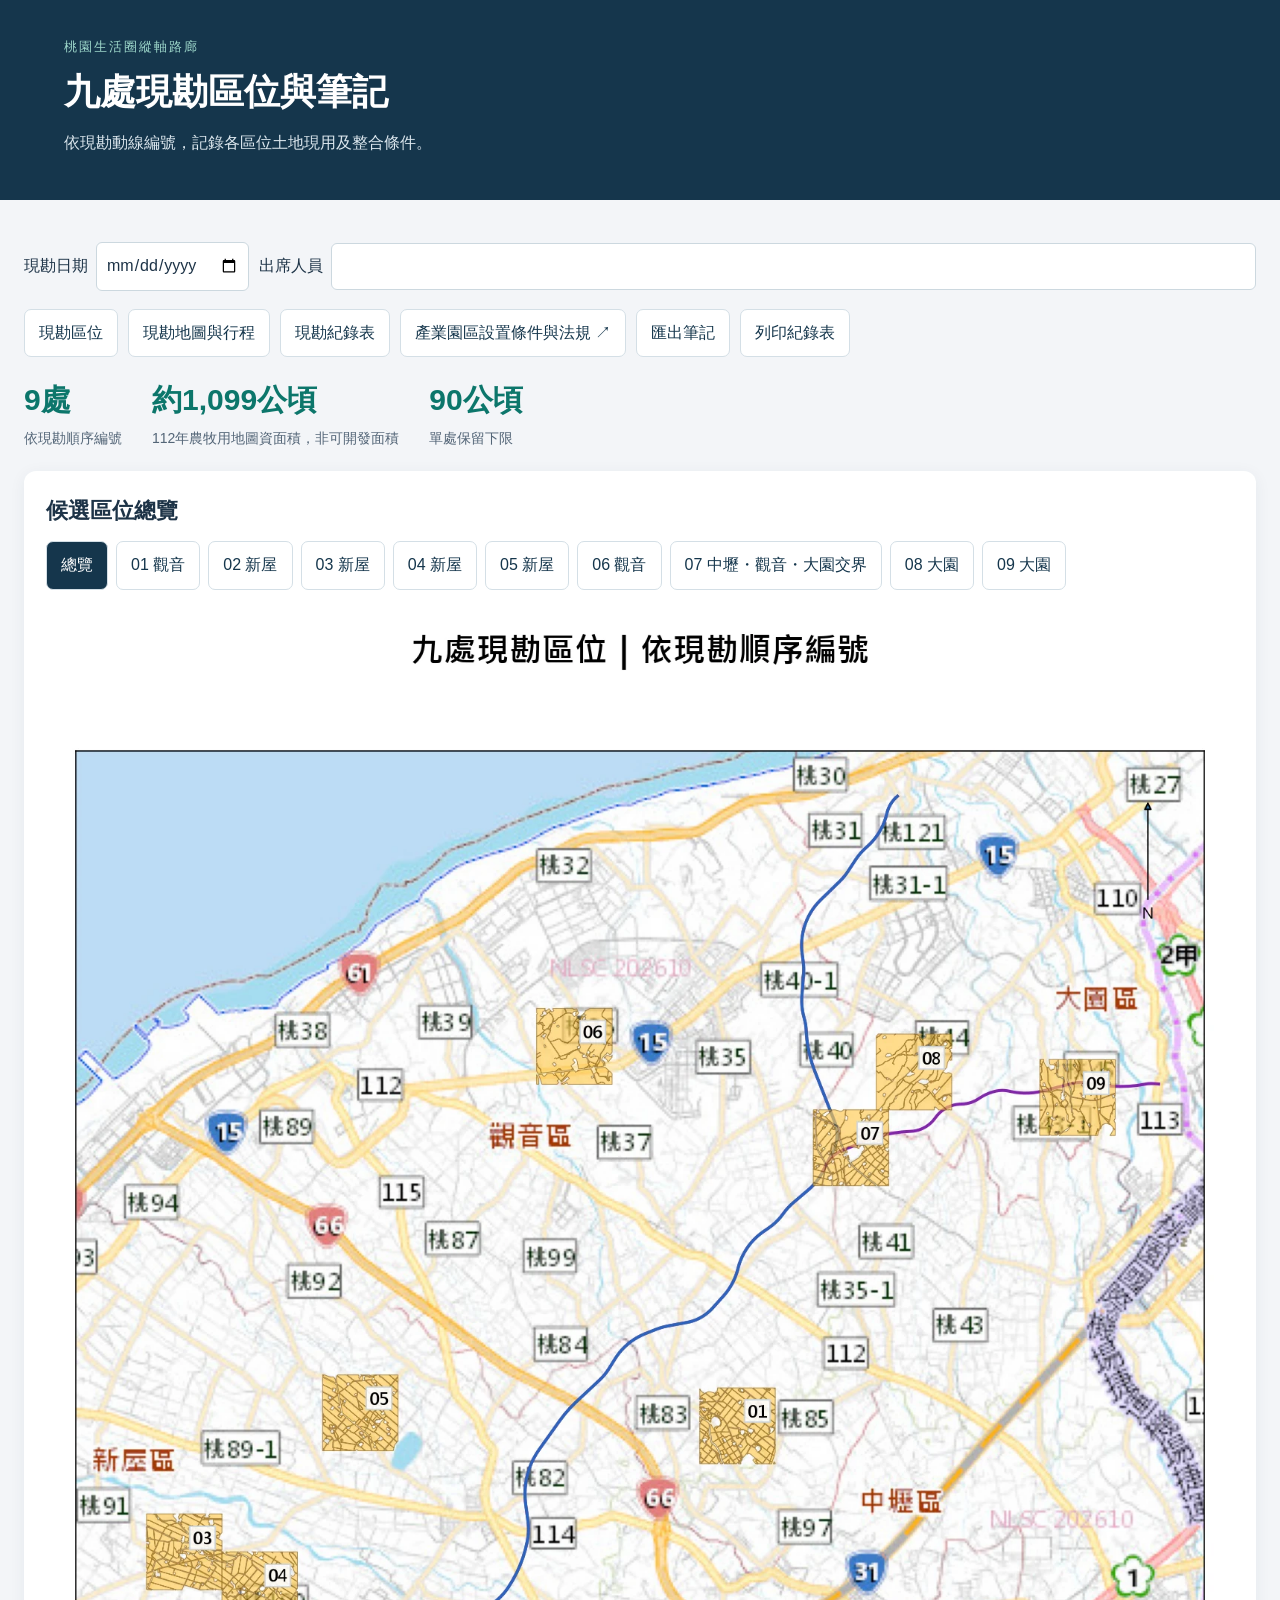
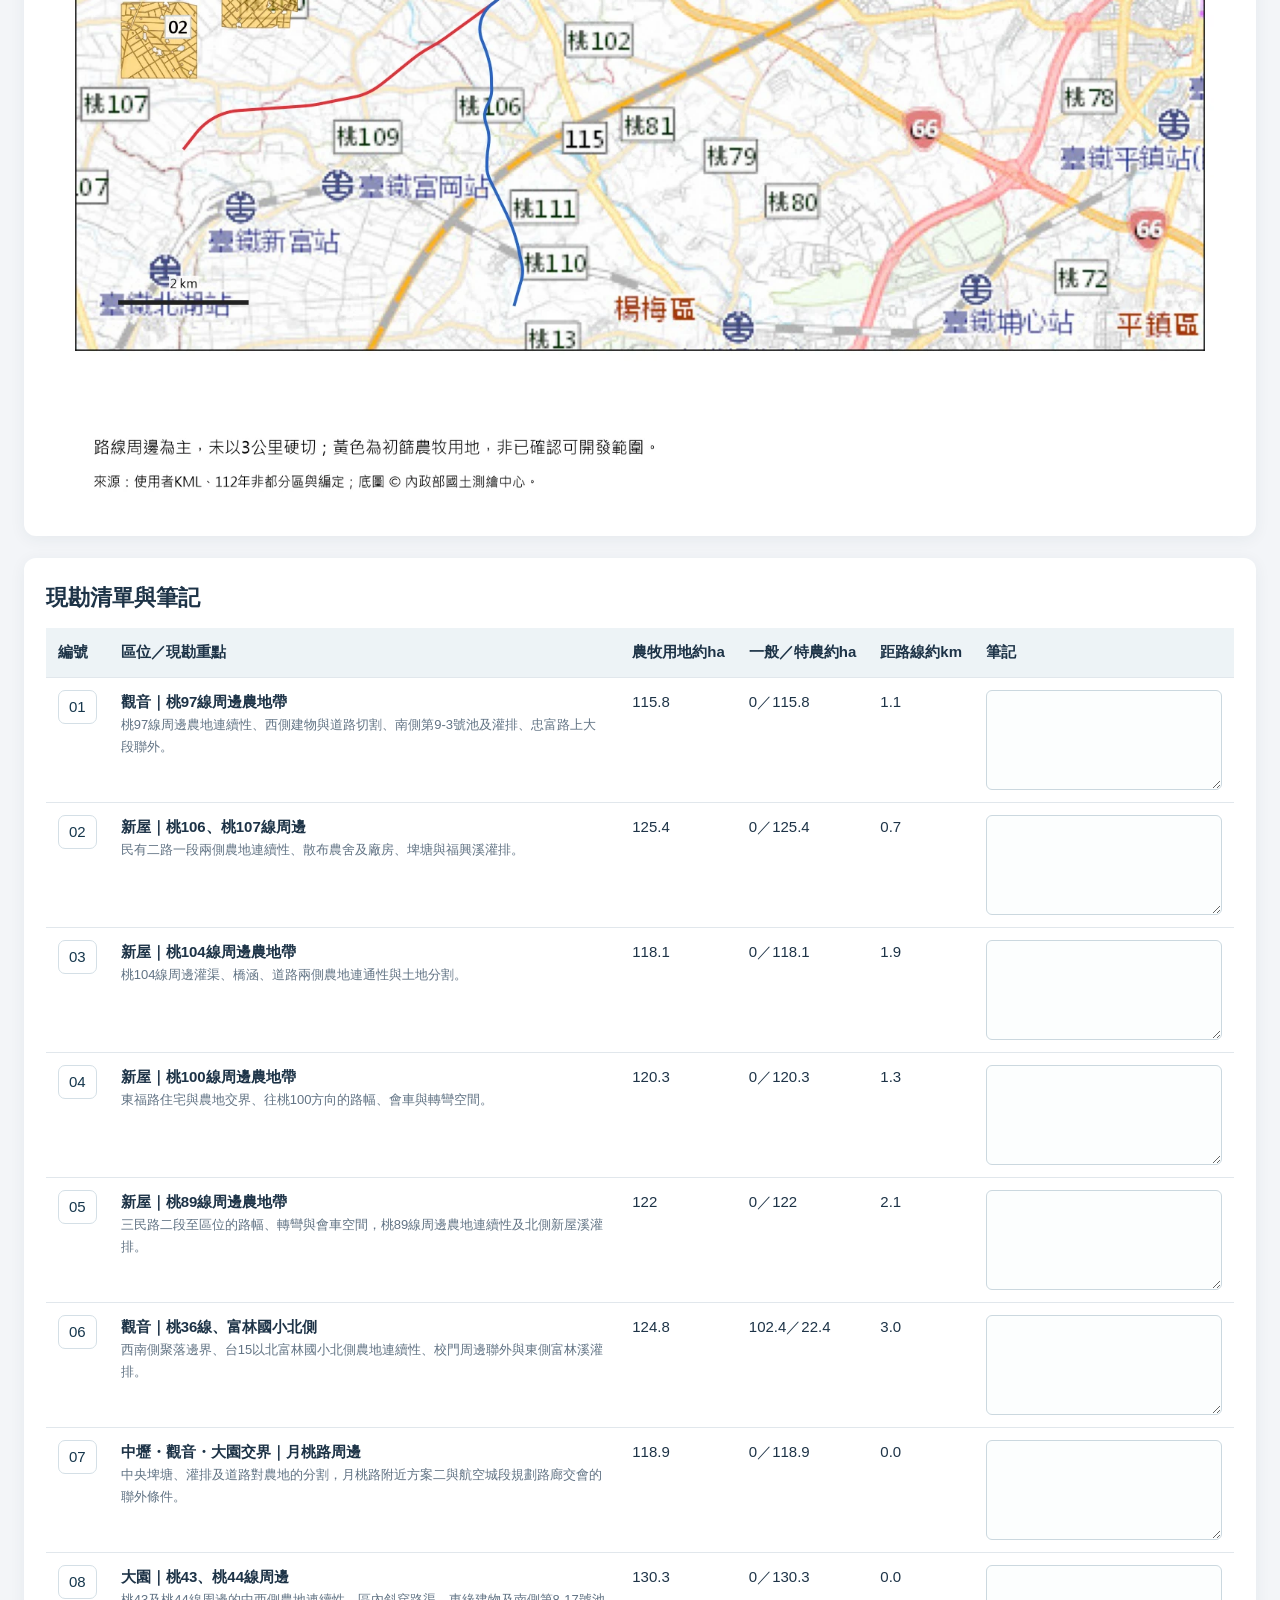
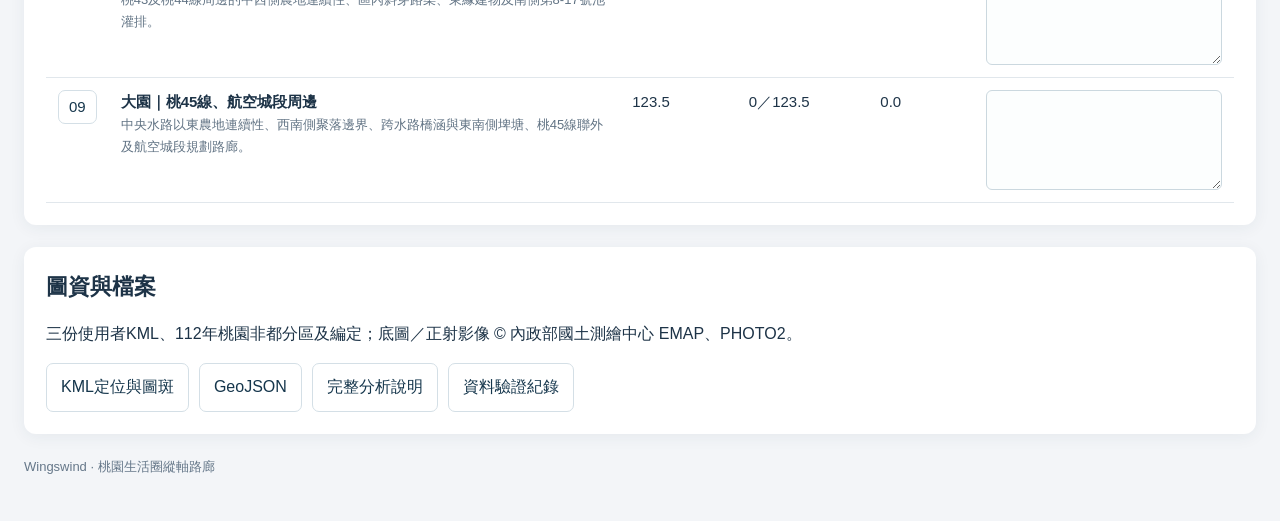
==== public/taoyuan-corridor/index.html @ 5f7cf508 "Edit public field visit copy and align site highlights" ====
<!doctype html><html lang="zh-Hant"><head><meta charset="utf-8"><meta name="viewport" content="width=device-width,initial-scale=1"><title>九處現勘區位與筆記</title><style>
*{box-sizing:border-box}body{margin:0;background:#f3f5f8;color:#1d3347;font-family:"Microsoft JhengHei",sans-serif;line-height:1.65}header{background:#15364c;color:white;padding:36px max(5vw,20px)}h1{margin:5px 0;font-size:clamp(24px,4vw,36px)}header p{margin:8px 0;max-width:950px;color:#dce7ee}.tag{font-size:13px;letter-spacing:2px;color:#9ed8cb}main{max-width:1400px;margin:auto;padding:24px}.stats{display:flex;gap:30px;flex-wrap:wrap;margin-bottom:20px}.stats strong{font-size:30px;color:#0c766b;display:block}.stats span{font-size:14px;color:#536577}.panel{background:white;border-radius:12px;padding:22px;margin-bottom:22px;box-shadow:0 3px 16px #213d5010}nav{display:flex;flex-wrap:wrap;gap:8px;margin:12px 0}button,.link{border:1px solid #d4dfe6;background:white;color:#15364c;border-radius:7px;padding:10px 14px;font:inherit;cursor:pointer;text-decoration:none}button.active{background:#15364c;color:white}button:hover{border-color:#0c766b}h2{font-size:22px;margin:0 0 12px}h3{margin:10px 0}#map{width:100%;display:block;border-radius:6px}#detail{border-left:4px solid #0c766b;padding:10px 15px;margin:14px 0;background:#f2f8f6}#detail:empty{display:none}.scroll{overflow:auto}table{width:100%;border-collapse:collapse;font-size:15px}th,td{text-align:left;border-bottom:1px solid #e1e7ec;padding:12px;vertical-align:top}th{background:#edf3f6;white-space:nowrap}td button{padding:4px 10px}small,.muted{color:#617384}details summary{cursor:pointer;font-weight:bold;padding:8px 0}.links{display:flex;flex-wrap:wrap;gap:10px}.note{color:#735b20;background:#fcf7e8;border-radius:8px;padding:12px 16px}.mapwrap{overflow:auto}footer{font-size:13px;color:#657789;margin:20px 0}@media(max-width:600px){main{padding:12px}.panel{padding:14px}.stats{gap:18px}th,td{padding:9px}.stats strong{font-size:25px}}@media print{nav,.links{display:none}body{background:white}.panel{box-shadow:none;break-inside:avoid}header{padding:15px;color:#15364c;background:white}header p{color:#536577}}

.route{font-size:16px;margin:0}.route strong{color:#0c766b}.toolbar{display:flex;flex-wrap:wrap;align-items:center;gap:10px;margin:18px 0}.field{display:flex;align-items:center;gap:8px;flex-wrap:wrap}.field input{font:inherit;border:1px solid #ccd8df;border-radius:6px;padding:9px;max-width:100%;background:white;color:#1d3347}.field.people{flex:1}.field.people input{min-width:180px;flex:1}textarea{font:inherit;font-size:16px;display:block;width:100%;min-width:190px;min-height:100px;padding:10px;border:1px solid #cbd8df;border-radius:6px;resize:vertical;color:#1d3347;background:#fcfefe}textarea:focus{outline:2px solid #0c766b;outline-offset:1px}th.note-col{min-width:260px}td.note-col{min-width:260px}.save-status{font-size:13px;color:#617384;margin:10px 0}.save-status.error{color:#ad2929}.paper-records{display:none}.record-page .screen-only{display:none}.record-page .paper-records{display:block}.record{background:white;border-radius:10px;padding:24px;margin:0 0 22px;break-before:page}.record h2{font-size:22px}.record img{width:100%;height:auto;margin:10px 0}.record .papertext{display:none}.paper-meta{display:flex;gap:24px;flex-wrap:wrap;color:#536577;font-size:14px}.paper-meta strong{white-space:pre-wrap}.papertext{white-space:pre-wrap;overflow-wrap:anywhere;min-height:130px;line-height:2;background:repeating-linear-gradient(transparent,transparent 31px,#dce4e9 32px)}.record-focus{font-size:14px}nav#sitenav button{min-width:55px}.print-only{display:none}@media(max-width:650px){#site-table,#site-table tbody,#site-table tr,#site-table td{display:block;width:100%;min-width:0}#site-table thead{display:none}#site-table tr{padding:12px 0;border-bottom:1px solid #dce4e9}#site-table td{border:0;padding:5px 0;min-width:0}#site-table td[data-label]:before{content:attr(data-label)'：';font-size:13px;color:#617384}#site-table td.note-col:before{display:block;margin:4px 0}textarea{min-width:0}.field{width:100%}.field input{min-width:0!important}.record{padding:15px}}@media print{.screen-only,.toolbar,.links,.save-status,footer,.record-input{display:none!important}.paper-records,.print-only,.record .papertext{display:block!important}.record{background:white;border:0;border-top:2px solid #15364c;border-radius:0;padding:12px 0 0;margin:0;break-before:page;break-inside:avoid}.record:first-child{break-before:auto}.record img{max-height:100mm;object-fit:contain}.record h2{font-size:16pt}.record .papertext{min-height:42mm;font-size:11pt;line-height:8mm;background:repeating-linear-gradient(transparent,transparent 7.7mm,#dce4e9 8mm)}.paper-meta{font-size:10pt}header{padding:10px 0!important}header .tag,header>p{display:none}header h1{font-size:18pt}main{padding:0}@page{size:A4;margin:14mm}}
</style></head><body><header><div class="tag">桃園生活圈縱軸路廊</div><h1>九處現勘區位與筆記</h1><p>依現勘動線編號，記錄各區位土地現用及整合條件。</p></header><main><div class="toolbar"><label class="field">現勘日期<input id="visit-date" type="date" aria-label="現勘日期"></label><label class="field people">出席人員<input id="attendees" type="text" aria-label="出席人員"></label></div><div class="links toolbar"><a class="link" href="index.html">現勘區位</a><a class="link" href="field-visit.html">現勘地圖與行程</a><a class="link" href="records.html">現勘紀錄表</a><a class="link" href="regulations.html" target="_blank" rel="noopener">產業園區設置條件與法規 ↗</a><button type="button" id="export-notes">匯出筆記</button><button type="button" id="print-records">列印紀錄表</button></div><p id="save-status" class="save-status" role="status" aria-live="polite"></p><div class="screen-only"><div class="stats"><div><strong>9處</strong><span>依現勘順序編號</span></div><div><strong>約1,099公頃</strong><span>112年農牧用地圖資面積，非可開發面積</span></div><div><strong>90公頃</strong><span>單處保留下限</span></div></div><section class="panel"><h2 id="maptitle">候選區位總覽</h2><nav id="sitenav" aria-label="現勘區位"><button type="button" data-id="all" class="active">總覽</button><button type="button" data-id="01">01 觀音</button><button type="button" data-id="02">02 新屋</button><button type="button" data-id="03">03 新屋</button><button type="button" data-id="04">04 新屋</button><button type="button" data-id="05">05 新屋</button><button type="button" data-id="06">06 觀音</button><button type="button" data-id="07">07 中壢・觀音・大園交界</button><button type="button" data-id="08">08 大園</button><button type="button" data-id="09">09 大園</button></nav><div id="detail" aria-live="polite"></div><a id="maplink" href="assets/route-overview.webp" target="_blank" rel="noopener"><img id="map" src="assets/route-overview.webp" alt="依現勘順序編號的九處區位總覽"></a></section><section class="panel"><h2>現勘清單與筆記</h2><div class="scroll"><table id="site-table"><thead><tr><th>編號</th><th>區位／現勘重點</th><th>農牧用地約ha</th><th>一般／特農約ha</th><th>距路線約km</th><th class="note-col">筆記</th></tr></thead><tbody><tr><td><button type="button" data-id="01">01</button></td><td><strong>觀音｜桃97線周邊農地帶</strong><div class="muted" style="font-size:13px">桃97線周邊農地連續性、西側建物與道路切割、南側第9-3號池及灌排、忠富路上大段聯外。</div></td><td data-label="農牧用地約ha">115.8</td><td data-label="一般／特農約ha">0／115.8</td><td data-label="距路線約km">1.1</td><td class="note-col" data-label="現勘筆記"><textarea data-note="24.987212,121.151242" aria-label="01筆記"></textarea></td></tr><tr><td><button type="button" data-id="02">02</button></td><td><strong>新屋｜桃106、桃107線周邊</strong><div class="muted" style="font-size:13px">民有二路一段兩側農地連續性、散布農舍及廠房、埤塘與福興溪灌排。</div></td><td data-label="農牧用地約ha">125.4</td><td data-label="一般／特農約ha">0／125.4</td><td data-label="距路線約km">0.7</td><td class="note-col" data-label="現勘筆記"><textarea data-note="24.957952,121.053462" aria-label="02筆記"></textarea></td></tr><tr><td><button type="button" data-id="03">03</button></td><td><strong>新屋｜桃104線周邊農地帶</strong><div class="muted" style="font-size:13px">桃104線周邊灌渠、橋涵、道路兩側農地連通性與土地分割。</div></td><td data-label="農牧用地約ha">118.1</td><td data-label="一般／特農約ha">0／118.1</td><td data-label="距路線約km">1.9</td><td class="note-col" data-label="現勘筆記"><textarea data-note="24.963929,121.057008" aria-label="03筆記"></textarea></td></tr><tr><td><button type="button" data-id="04">04</button></td><td><strong>新屋｜桃100線周邊農地帶</strong><div class="muted" style="font-size:13px">東福路住宅與農地交界、往桃100方向的路幅、會車與轉彎空間。</div></td><td data-label="農牧用地約ha">120.3</td><td data-label="一般／特農約ha">0／120.3</td><td data-label="距路線約km">1.3</td><td class="note-col" data-label="現勘筆記"><textarea data-note="24.966894,121.065977" aria-label="04筆記"></textarea></td></tr><tr><td><button type="button" data-id="05">05</button></td><td><strong>新屋｜桃89線周邊農地帶</strong><div class="muted" style="font-size:13px">三民路二段至區位的路幅、轉彎與會車空間，桃89線周邊農地連續性及北側新屋溪灌排。</div></td><td data-label="農牧用地約ha">122</td><td data-label="一般／特農約ha">0／122</td><td data-label="距路線約km">2.1</td><td class="note-col" data-label="現勘筆記"><textarea data-note="24.982676,121.084723" aria-label="05筆記"></textarea></td></tr><tr><td><button type="button" data-id="06">06</button></td><td><strong>觀音｜桃36線、富林國小北側</strong><div class="muted" style="font-size:13px">西南側聚落邊界、台15以北富林國小北側農地連續性、校門周邊聯外與東側富林溪灌排。</div></td><td data-label="農牧用地約ha">124.8</td><td data-label="一般／特農約ha">102.4／22.4</td><td data-label="距路線約km">3.0</td><td class="note-col" data-label="現勘筆記"><textarea data-note="25.039996,121.119078" aria-label="06筆記"></textarea></td></tr><tr><td><button type="button" data-id="07">07</button></td><td><strong>中壢・觀音・大園交界｜月桃路周邊</strong><div class="muted" style="font-size:13px">中央埤塘、灌排及道路對農地的分割，月桃路附近方案二與航空城段規劃路廊交會的聯外條件。</div></td><td data-label="農牧用地約ha">118.9</td><td data-label="一般／特農約ha">0／118.9</td><td data-label="距路線約km">0.0</td><td class="note-col" data-label="現勘筆記"><textarea data-note="25.028711,121.164520" aria-label="07筆記"></textarea></td></tr><tr><td><button type="button" data-id="08">08</button></td><td><strong>大園｜桃43、桃44線周邊</strong><div class="muted" style="font-size:13px">桃43及桃44線周邊的中西側農地連續性、區內斜穿路渠、東緣建物及南側第8-17號池灌排。</div></td><td data-label="農牧用地約ha">130.3</td><td data-label="一般／特農約ha">0／130.3</td><td data-label="距路線約km">0.0</td><td class="note-col" data-label="現勘筆記"><textarea data-note="25.036767,121.169957" aria-label="08筆記"></textarea></td></tr><tr><td><button type="button" data-id="09">09</button></td><td><strong>大園｜桃45線、航空城段周邊</strong><div class="muted" style="font-size:13px">中央水路以東農地連續性、西南側聚落邊界、跨水路橋涵與東南側埤塘、桃45線聯外及航空城段規劃路廊。</div></td><td data-label="農牧用地約ha">123.5</td><td data-label="一般／特農約ha">0／123.5</td><td data-label="距路線約km">0.0</td><td class="note-col" data-label="現勘筆記"><textarea data-note="25.032086,121.204481" aria-label="09筆記"></textarea></td></tr></tbody></table></div></section></div><div class="paper-records"><section class="record"><h2>01 觀音｜桃97線周邊農地帶</h2><div class="paper-meta"><span>現勘日期：<strong data-print-date></strong></span><span>出席人員：<strong data-print-people></strong></span><span>農牧用地約115.8公頃</span></div><img src="assets/route-01.webp" alt="01道路與影像"><p class="record-focus">現勘重點：桃97線周邊農地連續性、西側建物與道路切割、南側第9-3號池及灌排、忠富路上大段聯外。</p><h3>現勘筆記</h3><div class="papertext" data-paper="24.987212,121.151242"></div></section><section class="record"><h2>02 新屋｜桃106、桃107線周邊</h2><div class="paper-meta"><span>現勘日期：<strong data-print-date></strong></span><span>出席人員：<strong data-print-people></strong></span><span>農牧用地約125.4公頃</span></div><img src="assets/route-02.webp" alt="02道路與影像"><p class="record-focus">現勘重點：民有二路一段兩側農地連續性、散布農舍及廠房、埤塘與福興溪灌排。</p><h3>現勘筆記</h3><div class="papertext" data-paper="24.957952,121.053462"></div></section><section class="record"><h2>03 新屋｜桃104線周邊農地帶</h2><div class="paper-meta"><span>現勘日期：<strong data-print-date></strong></span><span>出席人員：<strong data-print-people></strong></span><span>農牧用地約118.1公頃</span></div><img src="assets/route-03.webp" alt="03道路與影像"><p class="record-focus">現勘重點：桃104線周邊灌渠、橋涵、道路兩側農地連通性與土地分割。</p><h3>現勘筆記</h3><div class="papertext" data-paper="24.963929,121.057008"></div></section><section class="record"><h2>04 新屋｜桃100線周邊農地帶</h2><div class="paper-meta"><span>現勘日期：<strong data-print-date></strong></span><span>出席人員：<strong data-print-people></strong></span><span>農牧用地約120.3公頃</span></div><img src="assets/route-04.webp" alt="04道路與影像"><p class="record-focus">現勘重點：東福路住宅與農地交界、往桃100方向的路幅、會車與轉彎空間。</p><h3>現勘筆記</h3><div class="papertext" data-paper="24.966894,121.065977"></div></section><section class="record"><h2>05 新屋｜桃89線周邊農地帶</h2><div class="paper-meta"><span>現勘日期：<strong data-print-date></strong></span><span>出席人員：<strong data-print-people></strong></span><span>農牧用地約122公頃</span></div><img src="assets/route-05.webp" alt="05道路與影像"><p class="record-focus">現勘重點：三民路二段至區位的路幅、轉彎與會車空間，桃89線周邊農地連續性及北側新屋溪灌排。</p><h3>現勘筆記</h3><div class="papertext" data-paper="24.982676,121.084723"></div></section><section class="record"><h2>06 觀音｜桃36線、富林國小北側</h2><div class="paper-meta"><span>現勘日期：<strong data-print-date></strong></span><span>出席人員：<strong data-print-people></strong></span><span>農牧用地約124.8公頃</span></div><img src="assets/route-06.webp" alt="06道路與影像"><p class="record-focus">現勘重點：西南側聚落邊界、台15以北富林國小北側農地連續性、校門周邊聯外與東側富林溪灌排。</p><h3>現勘筆記</h3><div class="papertext" data-paper="25.039996,121.119078"></div></section><section class="record"><h2>07 中壢・觀音・大園交界｜月桃路周邊</h2><div class="paper-meta"><span>現勘日期：<strong data-print-date></strong></span><span>出席人員：<strong data-print-people></strong></span><span>農牧用地約118.9公頃</span></div><img src="assets/route-07.webp" alt="07道路與影像"><p class="record-focus">現勘重點：中央埤塘、灌排及道路對農地的分割，月桃路附近方案二與航空城段規劃路廊交會的聯外條件。</p><h3>現勘筆記</h3><div class="papertext" data-paper="25.028711,121.164520"></div></section><section class="record"><h2>08 大園｜桃43、桃44線周邊</h2><div class="paper-meta"><span>現勘日期：<strong data-print-date></strong></span><span>出席人員：<strong data-print-people></strong></span><span>農牧用地約130.3公頃</span></div><img src="assets/route-08.webp" alt="08道路與影像"><p class="record-focus">現勘重點：桃43及桃44線周邊的中西側農地連續性、區內斜穿路渠、東緣建物及南側第8-17號池灌排。</p><h3>現勘筆記</h3><div class="papertext" data-paper="25.036767,121.169957"></div></section><section class="record"><h2>09 大園｜桃45線、航空城段周邊</h2><div class="paper-meta"><span>現勘日期：<strong data-print-date></strong></span><span>出席人員：<strong data-print-people></strong></span><span>農牧用地約123.5公頃</span></div><img src="assets/route-09.webp" alt="09道路與影像"><p class="record-focus">現勘重點：中央水路以東農地連續性、西南側聚落邊界、跨水路橋涵與東南側埤塘、桃45線聯外及航空城段規劃路廊。</p><h3>現勘筆記</h3><div class="papertext" data-paper="25.032086,121.204481"></div></section></div><section class="panel screen-only"><h2>圖資與檔案</h2><p>三份使用者KML、112年桃園非都分區及編定；底圖／正射影像 © 內政部國土測繪中心 EMAP、PHOTO2。</p><div class="links"><a class="link" href="sites.kml">KML定位與圖斑</a><a class="link" href="sites.geojson">GeoJSON</a><a class="link" href="analysis.md">完整分析說明</a><a class="link" href="validation.json">資料驗證紀錄</a></div></section><footer>Wingswind · 桃園生活圈縱軸路廊</footer></main><script>
const data=[{"編號":"01","行政區":"觀音區","概估農牧用地公頃":115.8,"觀察外框公頃":144.0,"一般農業區公頃":0.0,"特定農業區公頃":115.8,"圖斑構成":"鄰接農地帶（細路／窄隙分隔待現勘）","最近路線":"01.方案一新屋-中間-觀音","距路線最近公尺":1071,"距路線超過3公里部分公頃":0.0,"經度":121.151242,"緯度":24.987212,"鄰近原六點":"無","現勘重點":"桃97線周邊農地連續性、西側建物與道路切割、南側第9-3號池及灌排、忠富路上大段聯外。","狀態":"建議現勘；面積為112年農牧用地概估，非可開發面積","初篩序號":"12","區位名稱":"觀音｜桃97線周邊農地帶","影像判讀":"桃97線周邊農地連續性、西側建物與道路切割、南側第9-3號池及灌排、忠富路上大段聯外。","位置識別":"24.987212,121.151242"},{"編號":"02","行政區":"新屋區","概估農牧用地公頃":125.4,"觀察外框公頃":144.0,"一般農業區公頃":0.0,"特定農業區公頃":125.4,"圖斑構成":"鄰接農地帶（細路／窄隙分隔待現勘）","最近路線":"01.方案一新屋-中間-觀音","距路線最近公尺":684,"距路線超過3公里部分公頃":0.0,"經度":121.053462,"緯度":24.957952,"鄰近原六點":"無","現勘重點":"民有二路一段兩側農地連續性、散布農舍及廠房、埤塘與福興溪灌排。","狀態":"建議現勘；面積為112年農牧用地概估，非可開發面積","初篩序號":"15","區位名稱":"新屋｜桃106、桃107線周邊","影像判讀":"民有二路一段兩側農地連續性、散布農舍及廠房、埤塘與福興溪灌排。","位置識別":"24.957952,121.053462"},{"編號":"03","行政區":"新屋區","概估農牧用地公頃":118.1,"觀察外框公頃":144.0,"一般農業區公頃":0.0,"特定農業區公頃":118.1,"圖斑構成":"鄰接農地帶（細路／窄隙分隔待現勘）","最近路線":"01.方案一新屋-中間-觀音","距路線最近公尺":1928,"距路線超過3公里部分公頃":24.1,"經度":121.057008,"緯度":24.963929,"鄰近原六點":"無","現勘重點":"桃104線周邊灌渠、橋涵、道路兩側農地連通性與土地分割。","狀態":"建議現勘；面積為112年農牧用地概估，非可開發面積","初篩序號":"13","區位名稱":"新屋｜桃104線周邊農地帶","影像判讀":"桃104線周邊灌渠、橋涵、道路兩側農地連通性與土地分割。","位置識別":"24.963929,121.057008"},{"編號":"04","行政區":"新屋區","概估農牧用地公頃":120.3,"觀察外框公頃":144.0,"一般農業區公頃":0.0,"特定農業區公頃":120.3,"圖斑構成":"鄰接農地帶（細路／窄隙分隔待現勘）","最近路線":"01.方案一新屋-中間-觀音","距路線最近公尺":1252,"距路線超過3公里部分公頃":0.0,"經度":121.065977,"緯度":24.966894,"鄰近原六點":"無","現勘重點":"東福路住宅與農地交界、往桃100方向的路幅、會車與轉彎空間。","狀態":"建議現勘；面積為112年農牧用地概估，非可開發面積","初篩序號":"14","區位名稱":"新屋｜桃100線周邊農地帶","影像判讀":"東福路住宅與農地交界、往桃100方向的路幅、會車與轉彎空間。","位置識別":"24.966894,121.065977"},{"編號":"05","行政區":"新屋區","概估農牧用地公頃":122.0,"觀察外框公頃":144.0,"一般農業區公頃":0.0,"特定農業區公頃":122.0,"圖斑構成":"鄰接農地帶（細路／窄隙分隔待現勘）","最近路線":"01.方案一新屋-中間-觀音","距路線最近公尺":2126,"距路線超過3公里部分公頃":44.0,"經度":121.084723,"緯度":24.982676,"鄰近原六點":"無","現勘重點":"三民路二段至區位的路幅、轉彎與會車空間，桃89線周邊農地連續性及北側新屋溪灌排。","狀態":"建議現勘；面積為112年農牧用地概估，非可開發面積","初篩序號":"11","區位名稱":"新屋｜桃89線周邊農地帶","影像判讀":"三民路二段至區位的路幅、轉彎與會車空間，桃89線周邊農地連續性及北側新屋溪灌排。","位置識別":"24.982676,121.084723"},{"編號":"06","行政區":"觀音區","概估農牧用地公頃":124.8,"觀察外框公頃":144.0,"一般農業區公頃":102.4,"特定農業區公頃":22.4,"圖斑構成":"鄰接農地帶（細路／窄隙分隔待現勘）","最近路線":"01.方案一新屋-中間-觀音","距路線最近公尺":3016,"距路線超過3公里部分公頃":124.8,"經度":121.119078,"緯度":25.039996,"鄰近原六點":"無","現勘重點":"西南側聚落邊界、台15以北富林國小北側農地連續性、校門周邊聯外與東側富林溪灌排。","狀態":"建議現勘；面積為112年農牧用地概估，非可開發面積","初篩序號":"04","區位名稱":"觀音｜桃36線、富林國小北側","影像判讀":"西南側聚落邊界、台15以北富林國小北側農地連續性、校門周邊聯外與東側富林溪灌排。","位置識別":"25.039996,121.119078"},{"編號":"07","行政區":"中壢區、觀音區、大園區","概估農牧用地公頃":118.9,"觀察外框公頃":144.0,"一般農業區公頃":0.0,"特定農業區公頃":118.9,"圖斑構成":"鄰接農地帶（細路／窄隙分隔待現勘）","最近路線":"01.方案一新屋-中間-觀音","距路線最近公尺":0,"距路線超過3公里部分公頃":0.0,"經度":121.16452,"緯度":25.028711,"鄰近原六點":"無","現勘重點":"中央埤塘、灌排及道路對農地的分割，月桃路附近方案二與航空城段規劃路廊交會的聯外條件。","狀態":"建議現勘；面積為112年農牧用地概估，非可開發面積","初篩序號":"09","區位名稱":"中壢・觀音・大園交界｜月桃路周邊","影像判讀":"中央埤塘、灌排及道路對農地的分割，月桃路附近方案二與航空城段規劃路廊交會的聯外條件。","位置識別":"25.028711,121.164520"},{"編號":"08","行政區":"大園區","概估農牧用地公頃":130.3,"觀察外框公頃":144.0,"一般農業區公頃":0.0,"特定農業區公頃":130.3,"圖斑構成":"鄰接農地帶（細路／窄隙分隔待現勘）","最近路線":"03.航空城段","距路線最近公尺":0,"距路線超過3公里部分公頃":0.0,"經度":121.169957,"緯度":25.036767,"鄰近原六點":"無","現勘重點":"桃43及桃44線周邊的中西側農地連續性、區內斜穿路渠、東緣建物及南側第8-17號池灌排。","狀態":"建議現勘；面積為112年農牧用地概估，非可開發面積","初篩序號":"05","區位名稱":"大園｜桃43、桃44線周邊","影像判讀":"桃43及桃44線周邊的中西側農地連續性、區內斜穿路渠、東緣建物及南側第8-17號池灌排。","位置識別":"25.036767,121.169957"},{"編號":"09","行政區":"大園區","概估農牧用地公頃":123.5,"觀察外框公頃":144.0,"一般農業區公頃":0.0,"特定農業區公頃":123.5,"圖斑構成":"鄰接農地帶（細路／窄隙分隔待現勘）","最近路線":"03.航空城段","距路線最近公尺":0,"距路線超過3公里部分公頃":0.0,"經度":121.204481,"緯度":25.032086,"鄰近原六點":"無","現勘重點":"中央水路以東農地連續性、西南側聚落邊界、跨水路橋涵與東南側埤塘、桃45線聯外及航空城段規劃路廊。","狀態":"建議現勘；面積為112年農牧用地概估，非可開發面積","初篩序號":"06","區位名稱":"大園｜桃45線、航空城段周邊","影像判讀":"中央水路以東農地連續性、西南側聚落邊界、跨水路橋涵與東南側埤塘、桃45線聯外及航空城段規劃路廊。","位置識別":"25.032086,121.204481"}],storeKey='taoyuan-fieldnotes-90ha-v1';let state={date:'',people:'',notes:{}};
try{const saved=JSON.parse(localStorage.getItem(storeKey)||'null');if(saved&&typeof saved==='object'){state.date=typeof saved.date==='string'?saved.date:'';state.people=typeof saved.people==='string'?saved.people:'';if(saved.notes&&typeof saved.notes==='object'&&!Array.isArray(saved.notes))state.notes=saved.notes}}catch(e){}
const dateInput=document.getElementById('visit-date'),peopleInput=document.getElementById('attendees'),status=document.getElementById('save-status');dateInput.value=state.date;peopleInput.value=state.people;
function papers(){document.querySelectorAll('[data-paper]').forEach(el=>{const value=state.notes[el.dataset.paper];el.textContent=typeof value==='string'?value:''});document.querySelectorAll('[data-print-date]').forEach(el=>el.textContent=state.date||'＿＿＿＿＿＿＿＿');document.querySelectorAll('[data-print-people]').forEach(el=>el.textContent=state.people||'＿＿＿＿＿＿＿＿＿＿＿＿')}
function save(){try{localStorage.setItem(storeKey,JSON.stringify(state));status.textContent='筆記已儲存';status.classList.remove('error')}catch(e){status.textContent='筆記未儲存';status.classList.add('error')}papers()}
dateInput.addEventListener('input',()=>{state.date=dateInput.value;save()});peopleInput.addEventListener('input',()=>{state.people=peopleInput.value;save()});
document.querySelectorAll('textarea[data-note]').forEach(el=>{el.value=typeof state.notes[el.dataset.note]==='string'?state.notes[el.dataset.note]:'';el.addEventListener('input',()=>{state.notes[el.dataset.note]=el.value;save()})});
window.addEventListener('storage',event=>{if(event.key!==storeKey||!event.newValue)return;try{const other=JSON.parse(event.newValue);if(!other||typeof other!=='object'||!other.notes||typeof other.notes!=='object')return;state={date:typeof other.date==='string'?other.date:'',people:typeof other.people==='string'?other.people:'',notes:other.notes};dateInput.value=state.date;peopleInput.value=state.people;document.querySelectorAll('textarea[data-note]').forEach(el=>el.value=typeof state.notes[el.dataset.note]==='string'?state.notes[el.dataset.note]:'');papers()}catch(e){}});
function exportNotes(){const lines=['桃園生活圈縱軸路廊｜九處現勘筆記','','現勘日期：'+state.date,'出席人員：'+state.people,'','現勘動線：桃園市政府 → 01 → 02 → 03 → 04 → 05 → 06 → 07 → 08 → 09 → A18高鐵桃園站 → 桃園市政府',''];for(const p of data){lines.push(p['編號']+' '+p['區位名稱'],'農牧用地約'+p['概估農牧用地公頃']+'公頃','定位：'+p['緯度']+','+p['經度'],'現勘重點：'+p['影像判讀'],'筆記：'+(state.notes[p['位置識別']]||''),'')}const blob=new Blob(['\ufeff'+lines.join('\n')],{type:'text/plain;charset=utf-8'});const url=URL.createObjectURL(blob),a=document.createElement('a');a.href=url;a.download='九處現勘筆記'+(state.date?'_'+state.date:'')+'.txt';document.body.append(a);a.click();a.remove();setTimeout(()=>URL.revokeObjectURL(url),1000)}
document.getElementById('export-notes').addEventListener('click',exportNotes);document.getElementById('print-records').addEventListener('click',()=>{papers();window.print()});window.addEventListener('beforeprint',papers);
const map=document.getElementById('map'),detail=document.getElementById('detail');function show(id){if(!map)return;document.querySelectorAll('#sitenav button').forEach(x=>{x.classList.toggle('active',x.dataset.id===id);x.setAttribute('aria-pressed',String(x.dataset.id===id))});if(id==='all'){map.src='assets/route-overview.webp';map.alt='九處現勘區位總覽';document.getElementById('maptitle').textContent='候選區位總覽';detail.replaceChildren()}else{const p=data.find(x=>x['編號']===id);if(!p)return;map.src='assets/route-'+id+'.webp';map.alt=id+' '+p['區位名稱']+'道路與影像圖';document.getElementById('maptitle').textContent=id+' '+p['區位名稱'];detail.replaceChildren();const line=document.createElement('p');line.textContent=p['影像判讀'];const text=document.createElement('p');text.textContent='農牧用地約'+p['概估農牧用地公頃']+'公頃｜一般農業區 '+p['一般農業區公頃']+'／特定農業區 '+p['特定農業區公頃']+'公頃';const a=document.createElement('a');a.textContent='在Google地圖查看定位 ↗';a.href='https://www.google.com/maps/search/?api=1&query='+p['緯度']+','+p['經度'];a.target='_blank';a.rel='noopener';detail.append(text,line,a)}document.getElementById('maplink').href=map.src}
document.querySelectorAll('button[data-id]').forEach(b=>b.addEventListener('click',()=>show(b.dataset.id)));papers();
</script></body></html>
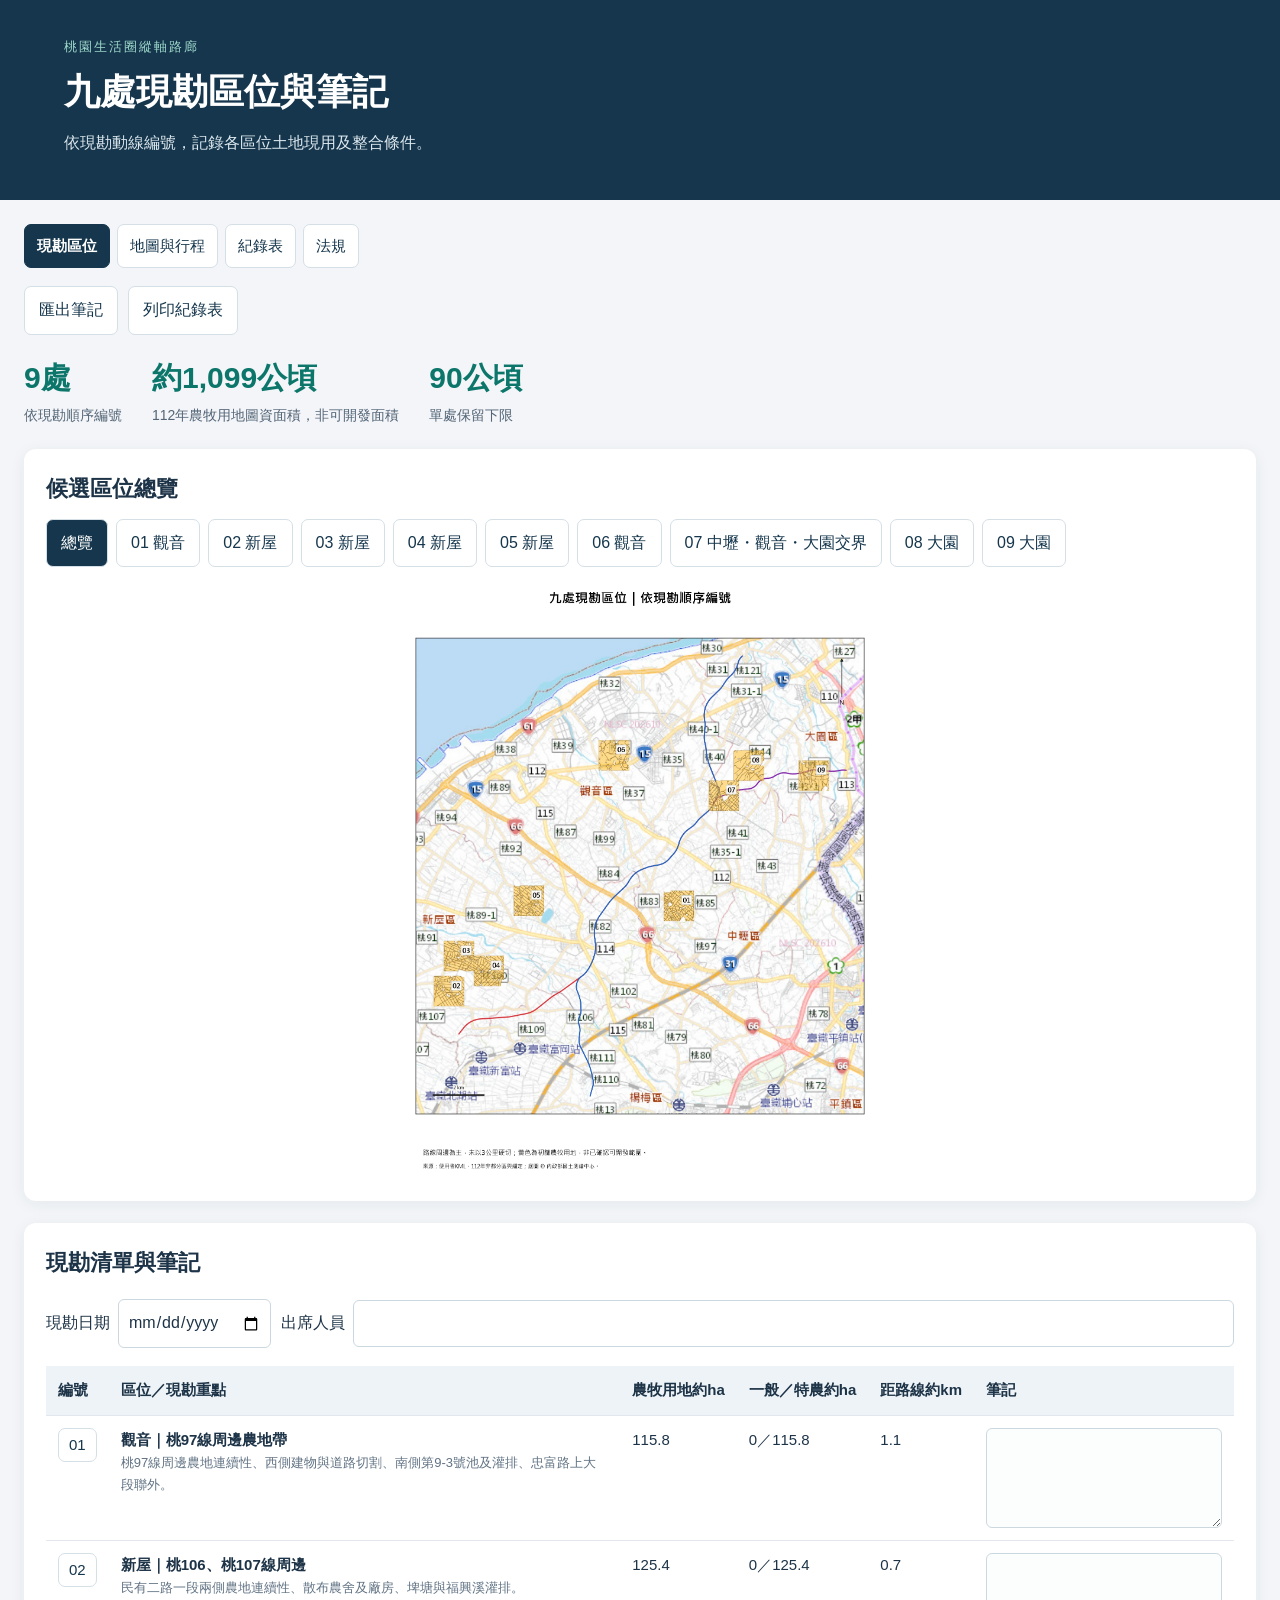
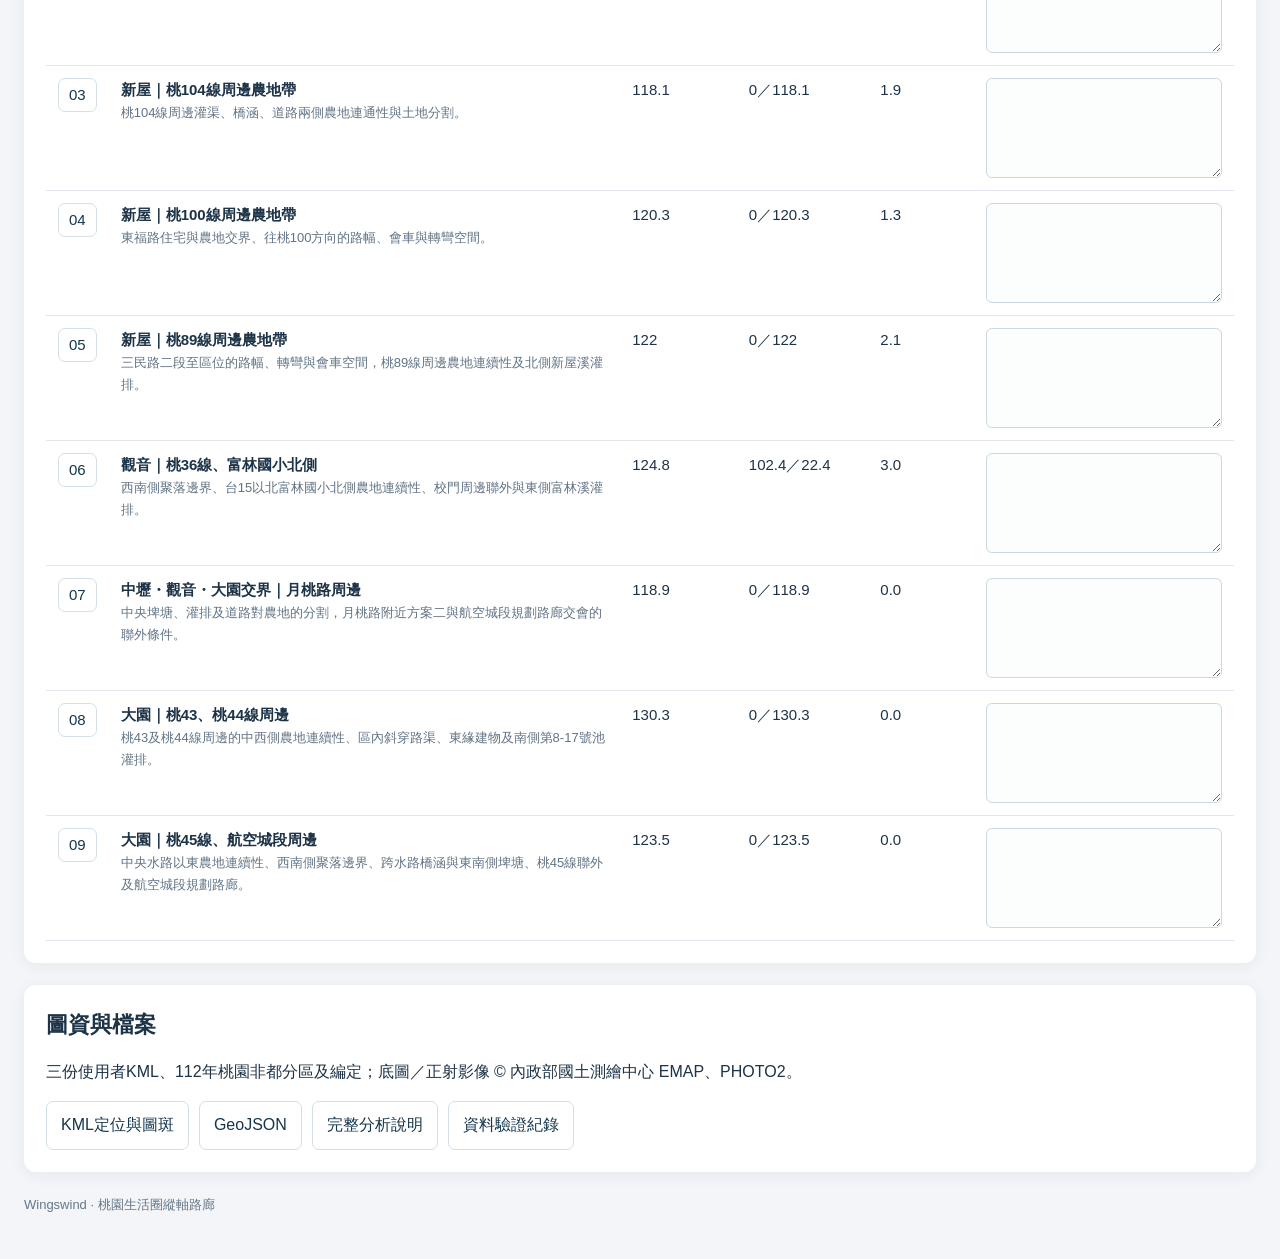
==== commit 1b71522c: "Improve corridor field visit navigation and mobile experience" ====
--- a/public/taoyuan-corridor/index.html
+++ b/public/taoyuan-corridor/index.html
@@ -2,7 +2,31 @@
 *{box-sizing:border-box}body{margin:0;background:#f3f5f8;color:#1d3347;font-family:"Microsoft JhengHei",sans-serif;line-height:1.65}header{background:#15364c;color:white;padding:36px max(5vw,20px)}h1{margin:5px 0;font-size:clamp(24px,4vw,36px)}header p{margin:8px 0;max-width:950px;color:#dce7ee}.tag{font-size:13px;letter-spacing:2px;color:#9ed8cb}main{max-width:1400px;margin:auto;padding:24px}.stats{display:flex;gap:30px;flex-wrap:wrap;margin-bottom:20px}.stats strong{font-size:30px;color:#0c766b;display:block}.stats span{font-size:14px;color:#536577}.panel{background:white;border-radius:12px;padding:22px;margin-bottom:22px;box-shadow:0 3px 16px #213d5010}nav{display:flex;flex-wrap:wrap;gap:8px;margin:12px 0}button,.link{border:1px solid #d4dfe6;background:white;color:#15364c;border-radius:7px;padding:10px 14px;font:inherit;cursor:pointer;text-decoration:none}button.active{background:#15364c;color:white}button:hover{border-color:#0c766b}h2{font-size:22px;margin:0 0 12px}h3{margin:10px 0}#map{width:100%;display:block;border-radius:6px}#detail{border-left:4px solid #0c766b;padding:10px 15px;margin:14px 0;background:#f2f8f6}#detail:empty{display:none}.scroll{overflow:auto}table{width:100%;border-collapse:collapse;font-size:15px}th,td{text-align:left;border-bottom:1px solid #e1e7ec;padding:12px;vertical-align:top}th{background:#edf3f6;white-space:nowrap}td button{padding:4px 10px}small,.muted{color:#617384}details summary{cursor:pointer;font-weight:bold;padding:8px 0}.links{display:flex;flex-wrap:wrap;gap:10px}.note{color:#735b20;background:#fcf7e8;border-radius:8px;padding:12px 16px}.mapwrap{overflow:auto}footer{font-size:13px;color:#657789;margin:20px 0}@media(max-width:600px){main{padding:12px}.panel{padding:14px}.stats{gap:18px}th,td{padding:9px}.stats strong{font-size:25px}}@media print{nav,.links{display:none}body{background:white}.panel{box-shadow:none;break-inside:avoid}header{padding:15px;color:#15364c;background:white}header p{color:#536577}}
 
 .route{font-size:16px;margin:0}.route strong{color:#0c766b}.toolbar{display:flex;flex-wrap:wrap;align-items:center;gap:10px;margin:18px 0}.field{display:flex;align-items:center;gap:8px;flex-wrap:wrap}.field input{font:inherit;border:1px solid #ccd8df;border-radius:6px;padding:9px;max-width:100%;background:white;color:#1d3347}.field.people{flex:1}.field.people input{min-width:180px;flex:1}textarea{font:inherit;font-size:16px;display:block;width:100%;min-width:190px;min-height:100px;padding:10px;border:1px solid #cbd8df;border-radius:6px;resize:vertical;color:#1d3347;background:#fcfefe}textarea:focus{outline:2px solid #0c766b;outline-offset:1px}th.note-col{min-width:260px}td.note-col{min-width:260px}.save-status{font-size:13px;color:#617384;margin:10px 0}.save-status.error{color:#ad2929}.paper-records{display:none}.record-page .screen-only{display:none}.record-page .paper-records{display:block}.record{background:white;border-radius:10px;padding:24px;margin:0 0 22px;break-before:page}.record h2{font-size:22px}.record img{width:100%;height:auto;margin:10px 0}.record .papertext{display:none}.paper-meta{display:flex;gap:24px;flex-wrap:wrap;color:#536577;font-size:14px}.paper-meta strong{white-space:pre-wrap}.papertext{white-space:pre-wrap;overflow-wrap:anywhere;min-height:130px;line-height:2;background:repeating-linear-gradient(transparent,transparent 31px,#dce4e9 32px)}.record-focus{font-size:14px}nav#sitenav button{min-width:55px}.print-only{display:none}@media(max-width:650px){#site-table,#site-table tbody,#site-table tr,#site-table td{display:block;width:100%;min-width:0}#site-table thead{display:none}#site-table tr{padding:12px 0;border-bottom:1px solid #dce4e9}#site-table td{border:0;padding:5px 0;min-width:0}#site-table td[data-label]:before{content:attr(data-label)'：';font-size:13px;color:#617384}#site-table td.note-col:before{display:block;margin:4px 0}textarea{min-width:0}.field{width:100%}.field input{min-width:0!important}.record{padding:15px}}@media print{.screen-only,.toolbar,.links,.save-status,footer,.record-input{display:none!important}.paper-records,.print-only,.record .papertext{display:block!important}.record{background:white;border:0;border-top:2px solid #15364c;border-radius:0;padding:12px 0 0;margin:0;break-before:page;break-inside:avoid}.record:first-child{break-before:auto}.record img{max-height:100mm;object-fit:contain}.record h2{font-size:16pt}.record .papertext{min-height:42mm;font-size:11pt;line-height:8mm;background:repeating-linear-gradient(transparent,transparent 7.7mm,#dce4e9 8mm)}.paper-meta{font-size:10pt}header{padding:10px 0!important}header .tag,header>p{display:none}header h1{font-size:18pt}main{padding:0}@page{size:A4;margin:14mm}}
-</style></head><body><header><div class="tag">桃園生活圈縱軸路廊</div><h1>九處現勘區位與筆記</h1><p>依現勘動線編號，記錄各區位土地現用及整合條件。</p></header><main><div class="toolbar"><label class="field">現勘日期<input id="visit-date" type="date" aria-label="現勘日期"></label><label class="field people">出席人員<input id="attendees" type="text" aria-label="出席人員"></label></div><div class="links toolbar"><a class="link" href="index.html">現勘區位</a><a class="link" href="field-visit.html">現勘地圖與行程</a><a class="link" href="records.html">現勘紀錄表</a><a class="link" href="regulations.html" target="_blank" rel="noopener">產業園區設置條件與法規 ↗</a><button type="button" id="export-notes">匯出筆記</button><button type="button" id="print-records">列印紀錄表</button></div><p id="save-status" class="save-status" role="status" aria-live="polite"></p><div class="screen-only"><div class="stats"><div><strong>9處</strong><span>依現勘順序編號</span></div><div><strong>約1,099公頃</strong><span>112年農牧用地圖資面積，非可開發面積</span></div><div><strong>90公頃</strong><span>單處保留下限</span></div></div><section class="panel"><h2 id="maptitle">候選區位總覽</h2><nav id="sitenav" aria-label="現勘區位"><button type="button" data-id="all" class="active">總覽</button><button type="button" data-id="01">01 觀音</button><button type="button" data-id="02">02 新屋</button><button type="button" data-id="03">03 新屋</button><button type="button" data-id="04">04 新屋</button><button type="button" data-id="05">05 新屋</button><button type="button" data-id="06">06 觀音</button><button type="button" data-id="07">07 中壢・觀音・大園交界</button><button type="button" data-id="08">08 大園</button><button type="button" data-id="09">09 大園</button></nav><div id="detail" aria-live="polite"></div><a id="maplink" href="assets/route-overview.webp" target="_blank" rel="noopener"><img id="map" src="assets/route-overview.webp" alt="依現勘順序編號的九處區位總覽"></a></section><section class="panel"><h2>現勘清單與筆記</h2><div class="scroll"><table id="site-table"><thead><tr><th>編號</th><th>區位／現勘重點</th><th>農牧用地約ha</th><th>一般／特農約ha</th><th>距路線約km</th><th class="note-col">筆記</th></tr></thead><tbody><tr><td><button type="button" data-id="01">01</button></td><td><strong>觀音｜桃97線周邊農地帶</strong><div class="muted" style="font-size:13px">桃97線周邊農地連續性、西側建物與道路切割、南側第9-3號池及灌排、忠富路上大段聯外。</div></td><td data-label="農牧用地約ha">115.8</td><td data-label="一般／特農約ha">0／115.8</td><td data-label="距路線約km">1.1</td><td class="note-col" data-label="現勘筆記"><textarea data-note="24.987212,121.151242" aria-label="01筆記"></textarea></td></tr><tr><td><button type="button" data-id="02">02</button></td><td><strong>新屋｜桃106、桃107線周邊</strong><div class="muted" style="font-size:13px">民有二路一段兩側農地連續性、散布農舍及廠房、埤塘與福興溪灌排。</div></td><td data-label="農牧用地約ha">125.4</td><td data-label="一般／特農約ha">0／125.4</td><td data-label="距路線約km">0.7</td><td class="note-col" data-label="現勘筆記"><textarea data-note="24.957952,121.053462" aria-label="02筆記"></textarea></td></tr><tr><td><button type="button" data-id="03">03</button></td><td><strong>新屋｜桃104線周邊農地帶</strong><div class="muted" style="font-size:13px">桃104線周邊灌渠、橋涵、道路兩側農地連通性與土地分割。</div></td><td data-label="農牧用地約ha">118.1</td><td data-label="一般／特農約ha">0／118.1</td><td data-label="距路線約km">1.9</td><td class="note-col" data-label="現勘筆記"><textarea data-note="24.963929,121.057008" aria-label="03筆記"></textarea></td></tr><tr><td><button type="button" data-id="04">04</button></td><td><strong>新屋｜桃100線周邊農地帶</strong><div class="muted" style="font-size:13px">東福路住宅與農地交界、往桃100方向的路幅、會車與轉彎空間。</div></td><td data-label="農牧用地約ha">120.3</td><td data-label="一般／特農約ha">0／120.3</td><td data-label="距路線約km">1.3</td><td class="note-col" data-label="現勘筆記"><textarea data-note="24.966894,121.065977" aria-label="04筆記"></textarea></td></tr><tr><td><button type="button" data-id="05">05</button></td><td><strong>新屋｜桃89線周邊農地帶</strong><div class="muted" style="font-size:13px">三民路二段至區位的路幅、轉彎與會車空間，桃89線周邊農地連續性及北側新屋溪灌排。</div></td><td data-label="農牧用地約ha">122</td><td data-label="一般／特農約ha">0／122</td><td data-label="距路線約km">2.1</td><td class="note-col" data-label="現勘筆記"><textarea data-note="24.982676,121.084723" aria-label="05筆記"></textarea></td></tr><tr><td><button type="button" data-id="06">06</button></td><td><strong>觀音｜桃36線、富林國小北側</strong><div class="muted" style="font-size:13px">西南側聚落邊界、台15以北富林國小北側農地連續性、校門周邊聯外與東側富林溪灌排。</div></td><td data-label="農牧用地約ha">124.8</td><td data-label="一般／特農約ha">102.4／22.4</td><td data-label="距路線約km">3.0</td><td class="note-col" data-label="現勘筆記"><textarea data-note="25.039996,121.119078" aria-label="06筆記"></textarea></td></tr><tr><td><button type="button" data-id="07">07</button></td><td><strong>中壢・觀音・大園交界｜月桃路周邊</strong><div class="muted" style="font-size:13px">中央埤塘、灌排及道路對農地的分割，月桃路附近方案二與航空城段規劃路廊交會的聯外條件。</div></td><td data-label="農牧用地約ha">118.9</td><td data-label="一般／特農約ha">0／118.9</td><td data-label="距路線約km">0.0</td><td class="note-col" data-label="現勘筆記"><textarea data-note="25.028711,121.164520" aria-label="07筆記"></textarea></td></tr><tr><td><button type="button" data-id="08">08</button></td><td><strong>大園｜桃43、桃44線周邊</strong><div class="muted" style="font-size:13px">桃43及桃44線周邊的中西側農地連續性、區內斜穿路渠、東緣建物及南側第8-17號池灌排。</div></td><td data-label="農牧用地約ha">130.3</td><td data-label="一般／特農約ha">0／130.3</td><td data-label="距路線約km">0.0</td><td class="note-col" data-label="現勘筆記"><textarea data-note="25.036767,121.169957" aria-label="08筆記"></textarea></td></tr><tr><td><button type="button" data-id="09">09</button></td><td><strong>大園｜桃45線、航空城段周邊</strong><div class="muted" style="font-size:13px">中央水路以東農地連續性、西南側聚落邊界、跨水路橋涵與東南側埤塘、桃45線聯外及航空城段規劃路廊。</div></td><td data-label="農牧用地約ha">123.5</td><td data-label="一般／特農約ha">0／123.5</td><td data-label="距路線約km">0.0</td><td class="note-col" data-label="現勘筆記"><textarea data-note="25.032086,121.204481" aria-label="09筆記"></textarea></td></tr></tbody></table></div></section></div><div class="paper-records"><section class="record"><h2>01 觀音｜桃97線周邊農地帶</h2><div class="paper-meta"><span>現勘日期：<strong data-print-date></strong></span><span>出席人員：<strong data-print-people></strong></span><span>農牧用地約115.8公頃</span></div><img src="assets/route-01.webp" alt="01道路與影像"><p class="record-focus">現勘重點：桃97線周邊農地連續性、西側建物與道路切割、南側第9-3號池及灌排、忠富路上大段聯外。</p><h3>現勘筆記</h3><div class="papertext" data-paper="24.987212,121.151242"></div></section><section class="record"><h2>02 新屋｜桃106、桃107線周邊</h2><div class="paper-meta"><span>現勘日期：<strong data-print-date></strong></span><span>出席人員：<strong data-print-people></strong></span><span>農牧用地約125.4公頃</span></div><img src="assets/route-02.webp" alt="02道路與影像"><p class="record-focus">現勘重點：民有二路一段兩側農地連續性、散布農舍及廠房、埤塘與福興溪灌排。</p><h3>現勘筆記</h3><div class="papertext" data-paper="24.957952,121.053462"></div></section><section class="record"><h2>03 新屋｜桃104線周邊農地帶</h2><div class="paper-meta"><span>現勘日期：<strong data-print-date></strong></span><span>出席人員：<strong data-print-people></strong></span><span>農牧用地約118.1公頃</span></div><img src="assets/route-03.webp" alt="03道路與影像"><p class="record-focus">現勘重點：桃104線周邊灌渠、橋涵、道路兩側農地連通性與土地分割。</p><h3>現勘筆記</h3><div class="papertext" data-paper="24.963929,121.057008"></div></section><section class="record"><h2>04 新屋｜桃100線周邊農地帶</h2><div class="paper-meta"><span>現勘日期：<strong data-print-date></strong></span><span>出席人員：<strong data-print-people></strong></span><span>農牧用地約120.3公頃</span></div><img src="assets/route-04.webp" alt="04道路與影像"><p class="record-focus">現勘重點：東福路住宅與農地交界、往桃100方向的路幅、會車與轉彎空間。</p><h3>現勘筆記</h3><div class="papertext" data-paper="24.966894,121.065977"></div></section><section class="record"><h2>05 新屋｜桃89線周邊農地帶</h2><div class="paper-meta"><span>現勘日期：<strong data-print-date></strong></span><span>出席人員：<strong data-print-people></strong></span><span>農牧用地約122公頃</span></div><img src="assets/route-05.webp" alt="05道路與影像"><p class="record-focus">現勘重點：三民路二段至區位的路幅、轉彎與會車空間，桃89線周邊農地連續性及北側新屋溪灌排。</p><h3>現勘筆記</h3><div class="papertext" data-paper="24.982676,121.084723"></div></section><section class="record"><h2>06 觀音｜桃36線、富林國小北側</h2><div class="paper-meta"><span>現勘日期：<strong data-print-date></strong></span><span>出席人員：<strong data-print-people></strong></span><span>農牧用地約124.8公頃</span></div><img src="assets/route-06.webp" alt="06道路與影像"><p class="record-focus">現勘重點：西南側聚落邊界、台15以北富林國小北側農地連續性、校門周邊聯外與東側富林溪灌排。</p><h3>現勘筆記</h3><div class="papertext" data-paper="25.039996,121.119078"></div></section><section class="record"><h2>07 中壢・觀音・大園交界｜月桃路周邊</h2><div class="paper-meta"><span>現勘日期：<strong data-print-date></strong></span><span>出席人員：<strong data-print-people></strong></span><span>農牧用地約118.9公頃</span></div><img src="assets/route-07.webp" alt="07道路與影像"><p class="record-focus">現勘重點：中央埤塘、灌排及道路對農地的分割，月桃路附近方案二與航空城段規劃路廊交會的聯外條件。</p><h3>現勘筆記</h3><div class="papertext" data-paper="25.028711,121.164520"></div></section><section class="record"><h2>08 大園｜桃43、桃44線周邊</h2><div class="paper-meta"><span>現勘日期：<strong data-print-date></strong></span><span>出席人員：<strong data-print-people></strong></span><span>農牧用地約130.3公頃</span></div><img src="assets/route-08.webp" alt="08道路與影像"><p class="record-focus">現勘重點：桃43及桃44線周邊的中西側農地連續性、區內斜穿路渠、東緣建物及南側第8-17號池灌排。</p><h3>現勘筆記</h3><div class="papertext" data-paper="25.036767,121.169957"></div></section><section class="record"><h2>09 大園｜桃45線、航空城段周邊</h2><div class="paper-meta"><span>現勘日期：<strong data-print-date></strong></span><span>出席人員：<strong data-print-people></strong></span><span>農牧用地約123.5公頃</span></div><img src="assets/route-09.webp" alt="09道路與影像"><p class="record-focus">現勘重點：中央水路以東農地連續性、西南側聚落邊界、跨水路橋涵與東南側埤塘、桃45線聯外及航空城段規劃路廊。</p><h3>現勘筆記</h3><div class="papertext" data-paper="25.032086,121.204481"></div></section></div><section class="panel screen-only"><h2>圖資與檔案</h2><p>三份使用者KML、112年桃園非都分區及編定；底圖／正射影像 © 內政部國土測繪中心 EMAP、PHOTO2。</p><div class="links"><a class="link" href="sites.kml">KML定位與圖斑</a><a class="link" href="sites.geojson">GeoJSON</a><a class="link" href="analysis.md">完整分析說明</a><a class="link" href="validation.json">資料驗證紀錄</a></div></section><footer>Wingswind · 桃園生活圈縱軸路廊</footer></main><script>
+
+@media screen{
+.project-nav{display:flex;flex-wrap:wrap;gap:7px;margin:0 0 14px}
+.project-nav a{display:inline-flex;align-items:center;min-height:44px;padding:8px 12px;background:#fff;border:1px solid #d4dfe6;border-radius:7px;color:#15364c;text-decoration:none;font-size:15px}
+.project-nav a[aria-current=page]{background:#15364c;color:#fff;border-color:#15364c;font-weight:700}
+.project-nav a:focus-visible{outline:2px solid #176d63;outline-offset:2px}
+}
+@media print{.project-nav{display:none!important}}
+
+@media screen{
+#overview-map{scroll-margin-top:12px}
+#map{max-height:600px;object-fit:contain}
+.map-detail-links{display:flex;flex-wrap:wrap;align-items:center;gap:6px 14px;margin:8px 0 14px}
+.map-detail-links a{display:inline-flex;align-items:center;min-height:44px}
+.map-detail-links .meeting-action{padding:7px 12px;background:#176d63;color:white;border-radius:7px;text-decoration:none}
+}
+@media screen and (max-width:600px){
+.stats{margin-block:10px}
+#sitenav{display:grid;grid-template-columns:repeat(5,minmax(0,1fr));gap:6px}
+#sitenav button{font-size:0;min-height:44px;padding:4px}
+#sitenav button::after{content:attr(data-id);font-size:15px}
+#sitenav button[data-id=all]::after{content:"總覽"}
+}
+
+</style></head><body><header><div class="tag">桃園生活圈縱軸路廊</div><h1>九處現勘區位與筆記</h1><p>依現勘動線編號，記錄各區位土地現用及整合條件。</p></header><main><nav class="project-nav" aria-label="專案分頁"><a href="index.html" aria-current="page">現勘區位</a><a href="field-visit.html">地圖與行程</a><a href="records.html">紀錄表</a><a href="regulations.html">法規</a></nav><div class="links toolbar"><button type="button" id="export-notes">匯出筆記</button><button type="button" id="print-records">列印紀錄表</button></div><p id="save-status" class="save-status" role="status" aria-live="polite"></p><div class="screen-only"><div class="stats"><div><strong>9處</strong><span>依現勘順序編號</span></div><div><strong>約1,099公頃</strong><span>112年農牧用地圖資面積，非可開發面積</span></div><div><strong>90公頃</strong><span>單處保留下限</span></div></div><section class="panel" id="overview-map"><h2 id="maptitle" tabindex="-1">候選區位總覽</h2><nav id="sitenav" aria-label="現勘區位"><button type="button" data-id="all" class="active">總覽</button><button type="button" data-id="01">01 觀音</button><button type="button" data-id="02">02 新屋</button><button type="button" data-id="03">03 新屋</button><button type="button" data-id="04">04 新屋</button><button type="button" data-id="05">05 新屋</button><button type="button" data-id="06">06 觀音</button><button type="button" data-id="07">07 中壢・觀音・大園交界</button><button type="button" data-id="08">08 大園</button><button type="button" data-id="09">09 大園</button></nav><div id="detail" aria-live="polite"></div><a id="maplink" href="assets/route-overview.webp" target="_blank" rel="noopener"><img id="map" src="assets/route-overview.webp" alt="依現勘順序編號的九處區位總覽"></a></section><section class="panel"><h2>現勘清單與筆記</h2><div class="toolbar"><label class="field">現勘日期<input id="visit-date" type="date" aria-label="現勘日期"></label><label class="field people">出席人員<input id="attendees" type="text" aria-label="出席人員"></label></div><div class="scroll"><table id="site-table"><thead><tr><th>編號</th><th>區位／現勘重點</th><th>農牧用地約ha</th><th>一般／特農約ha</th><th>距路線約km</th><th class="note-col">筆記</th></tr></thead><tbody><tr><td><button type="button" id="list-01" data-id="01">01</button></td><td><strong>觀音｜桃97線周邊農地帶</strong><div class="muted" style="font-size:13px">桃97線周邊農地連續性、西側建物與道路切割、南側第9-3號池及灌排、忠富路上大段聯外。</div></td><td data-label="農牧用地約ha">115.8</td><td data-label="一般／特農約ha">0／115.8</td><td data-label="距路線約km">1.1</td><td class="note-col" data-label="現勘筆記"><textarea data-note="24.987212,121.151242" aria-label="01筆記"></textarea></td></tr><tr><td><button type="button" id="list-02" data-id="02">02</button></td><td><strong>新屋｜桃106、桃107線周邊</strong><div class="muted" style="font-size:13px">民有二路一段兩側農地連續性、散布農舍及廠房、埤塘與福興溪灌排。</div></td><td data-label="農牧用地約ha">125.4</td><td data-label="一般／特農約ha">0／125.4</td><td data-label="距路線約km">0.7</td><td class="note-col" data-label="現勘筆記"><textarea data-note="24.957952,121.053462" aria-label="02筆記"></textarea></td></tr><tr><td><button type="button" id="list-03" data-id="03">03</button></td><td><strong>新屋｜桃104線周邊農地帶</strong><div class="muted" style="font-size:13px">桃104線周邊灌渠、橋涵、道路兩側農地連通性與土地分割。</div></td><td data-label="農牧用地約ha">118.1</td><td data-label="一般／特農約ha">0／118.1</td><td data-label="距路線約km">1.9</td><td class="note-col" data-label="現勘筆記"><textarea data-note="24.963929,121.057008" aria-label="03筆記"></textarea></td></tr><tr><td><button type="button" id="list-04" data-id="04">04</button></td><td><strong>新屋｜桃100線周邊農地帶</strong><div class="muted" style="font-size:13px">東福路住宅與農地交界、往桃100方向的路幅、會車與轉彎空間。</div></td><td data-label="農牧用地約ha">120.3</td><td data-label="一般／特農約ha">0／120.3</td><td data-label="距路線約km">1.3</td><td class="note-col" data-label="現勘筆記"><textarea data-note="24.966894,121.065977" aria-label="04筆記"></textarea></td></tr><tr><td><button type="button" id="list-05" data-id="05">05</button></td><td><strong>新屋｜桃89線周邊農地帶</strong><div class="muted" style="font-size:13px">三民路二段至區位的路幅、轉彎與會車空間，桃89線周邊農地連續性及北側新屋溪灌排。</div></td><td data-label="農牧用地約ha">122</td><td data-label="一般／特農約ha">0／122</td><td data-label="距路線約km">2.1</td><td class="note-col" data-label="現勘筆記"><textarea data-note="24.982676,121.084723" aria-label="05筆記"></textarea></td></tr><tr><td><button type="button" id="list-06" data-id="06">06</button></td><td><strong>觀音｜桃36線、富林國小北側</strong><div class="muted" style="font-size:13px">西南側聚落邊界、台15以北富林國小北側農地連續性、校門周邊聯外與東側富林溪灌排。</div></td><td data-label="農牧用地約ha">124.8</td><td data-label="一般／特農約ha">102.4／22.4</td><td data-label="距路線約km">3.0</td><td class="note-col" data-label="現勘筆記"><textarea data-note="25.039996,121.119078" aria-label="06筆記"></textarea></td></tr><tr><td><button type="button" id="list-07" data-id="07">07</button></td><td><strong>中壢・觀音・大園交界｜月桃路周邊</strong><div class="muted" style="font-size:13px">中央埤塘、灌排及道路對農地的分割，月桃路附近方案二與航空城段規劃路廊交會的聯外條件。</div></td><td data-label="農牧用地約ha">118.9</td><td data-label="一般／特農約ha">0／118.9</td><td data-label="距路線約km">0.0</td><td class="note-col" data-label="現勘筆記"><textarea data-note="25.028711,121.164520" aria-label="07筆記"></textarea></td></tr><tr><td><button type="button" id="list-08" data-id="08">08</button></td><td><strong>大園｜桃43、桃44線周邊</strong><div class="muted" style="font-size:13px">桃43及桃44線周邊的中西側農地連續性、區內斜穿路渠、東緣建物及南側第8-17號池灌排。</div></td><td data-label="農牧用地約ha">130.3</td><td data-label="一般／特農約ha">0／130.3</td><td data-label="距路線約km">0.0</td><td class="note-col" data-label="現勘筆記"><textarea data-note="25.036767,121.169957" aria-label="08筆記"></textarea></td></tr><tr><td><button type="button" id="list-09" data-id="09">09</button></td><td><strong>大園｜桃45線、航空城段周邊</strong><div class="muted" style="font-size:13px">中央水路以東農地連續性、西南側聚落邊界、跨水路橋涵與東南側埤塘、桃45線聯外及航空城段規劃路廊。</div></td><td data-label="農牧用地約ha">123.5</td><td data-label="一般／特農約ha">0／123.5</td><td data-label="距路線約km">0.0</td><td class="note-col" data-label="現勘筆記"><textarea data-note="25.032086,121.204481" aria-label="09筆記"></textarea></td></tr></tbody></table></div></section></div><div class="paper-records"><section class="record"><h2>01 觀音｜桃97線周邊農地帶</h2><div class="paper-meta"><span>現勘日期：<strong data-print-date></strong></span><span>出席人員：<strong data-print-people></strong></span><span>農牧用地約115.8公頃</span></div><img src="assets/route-01.webp" alt="01道路與影像"><p class="record-focus">現勘重點：桃97線周邊農地連續性、西側建物與道路切割、南側第9-3號池及灌排、忠富路上大段聯外。</p><h3>現勘筆記</h3><div class="papertext" data-paper="24.987212,121.151242"></div></section><section class="record"><h2>02 新屋｜桃106、桃107線周邊</h2><div class="paper-meta"><span>現勘日期：<strong data-print-date></strong></span><span>出席人員：<strong data-print-people></strong></span><span>農牧用地約125.4公頃</span></div><img src="assets/route-02.webp" alt="02道路與影像"><p class="record-focus">現勘重點：民有二路一段兩側農地連續性、散布農舍及廠房、埤塘與福興溪灌排。</p><h3>現勘筆記</h3><div class="papertext" data-paper="24.957952,121.053462"></div></section><section class="record"><h2>03 新屋｜桃104線周邊農地帶</h2><div class="paper-meta"><span>現勘日期：<strong data-print-date></strong></span><span>出席人員：<strong data-print-people></strong></span><span>農牧用地約118.1公頃</span></div><img src="assets/route-03.webp" alt="03道路與影像"><p class="record-focus">現勘重點：桃104線周邊灌渠、橋涵、道路兩側農地連通性與土地分割。</p><h3>現勘筆記</h3><div class="papertext" data-paper="24.963929,121.057008"></div></section><section class="record"><h2>04 新屋｜桃100線周邊農地帶</h2><div class="paper-meta"><span>現勘日期：<strong data-print-date></strong></span><span>出席人員：<strong data-print-people></strong></span><span>農牧用地約120.3公頃</span></div><img src="assets/route-04.webp" alt="04道路與影像"><p class="record-focus">現勘重點：東福路住宅與農地交界、往桃100方向的路幅、會車與轉彎空間。</p><h3>現勘筆記</h3><div class="papertext" data-paper="24.966894,121.065977"></div></section><section class="record"><h2>05 新屋｜桃89線周邊農地帶</h2><div class="paper-meta"><span>現勘日期：<strong data-print-date></strong></span><span>出席人員：<strong data-print-people></strong></span><span>農牧用地約122公頃</span></div><img src="assets/route-05.webp" alt="05道路與影像"><p class="record-focus">現勘重點：三民路二段至區位的路幅、轉彎與會車空間，桃89線周邊農地連續性及北側新屋溪灌排。</p><h3>現勘筆記</h3><div class="papertext" data-paper="24.982676,121.084723"></div></section><section class="record"><h2>06 觀音｜桃36線、富林國小北側</h2><div class="paper-meta"><span>現勘日期：<strong data-print-date></strong></span><span>出席人員：<strong data-print-people></strong></span><span>農牧用地約124.8公頃</span></div><img src="assets/route-06.webp" alt="06道路與影像"><p class="record-focus">現勘重點：西南側聚落邊界、台15以北富林國小北側農地連續性、校門周邊聯外與東側富林溪灌排。</p><h3>現勘筆記</h3><div class="papertext" data-paper="25.039996,121.119078"></div></section><section class="record"><h2>07 中壢・觀音・大園交界｜月桃路周邊</h2><div class="paper-meta"><span>現勘日期：<strong data-print-date></strong></span><span>出席人員：<strong data-print-people></strong></span><span>農牧用地約118.9公頃</span></div><img src="assets/route-07.webp" alt="07道路與影像"><p class="record-focus">現勘重點：中央埤塘、灌排及道路對農地的分割，月桃路附近方案二與航空城段規劃路廊交會的聯外條件。</p><h3>現勘筆記</h3><div class="papertext" data-paper="25.028711,121.164520"></div></section><section class="record"><h2>08 大園｜桃43、桃44線周邊</h2><div class="paper-meta"><span>現勘日期：<strong data-print-date></strong></span><span>出席人員：<strong data-print-people></strong></span><span>農牧用地約130.3公頃</span></div><img src="assets/route-08.webp" alt="08道路與影像"><p class="record-focus">現勘重點：桃43及桃44線周邊的中西側農地連續性、區內斜穿路渠、東緣建物及南側第8-17號池灌排。</p><h3>現勘筆記</h3><div class="papertext" data-paper="25.036767,121.169957"></div></section><section class="record"><h2>09 大園｜桃45線、航空城段周邊</h2><div class="paper-meta"><span>現勘日期：<strong data-print-date></strong></span><span>出席人員：<strong data-print-people></strong></span><span>農牧用地約123.5公頃</span></div><img src="assets/route-09.webp" alt="09道路與影像"><p class="record-focus">現勘重點：中央水路以東農地連續性、西南側聚落邊界、跨水路橋涵與東南側埤塘、桃45線聯外及航空城段規劃路廊。</p><h3>現勘筆記</h3><div class="papertext" data-paper="25.032086,121.204481"></div></section></div><section class="panel screen-only"><h2>圖資與檔案</h2><p>三份使用者KML、112年桃園非都分區及編定；底圖／正射影像 © 內政部國土測繪中心 EMAP、PHOTO2。</p><div class="links"><a class="link" href="sites.kml">KML定位與圖斑</a><a class="link" href="sites.geojson">GeoJSON</a><a class="link" href="analysis.md">完整分析說明</a><a class="link" href="validation.json">資料驗證紀錄</a></div></section><footer>Wingswind · 桃園生活圈縱軸路廊</footer></main><script>
 const data=[{"編號":"01","行政區":"觀音區","概估農牧用地公頃":115.8,"觀察外框公頃":144.0,"一般農業區公頃":0.0,"特定農業區公頃":115.8,"圖斑構成":"鄰接農地帶（細路／窄隙分隔待現勘）","最近路線":"01.方案一新屋-中間-觀音","距路線最近公尺":1071,"距路線超過3公里部分公頃":0.0,"經度":121.151242,"緯度":24.987212,"鄰近原六點":"無","現勘重點":"桃97線周邊農地連續性、西側建物與道路切割、南側第9-3號池及灌排、忠富路上大段聯外。","狀態":"建議現勘；面積為112年農牧用地概估，非可開發面積","初篩序號":"12","區位名稱":"觀音｜桃97線周邊農地帶","影像判讀":"桃97線周邊農地連續性、西側建物與道路切割、南側第9-3號池及灌排、忠富路上大段聯外。","位置識別":"24.987212,121.151242"},{"編號":"02","行政區":"新屋區","概估農牧用地公頃":125.4,"觀察外框公頃":144.0,"一般農業區公頃":0.0,"特定農業區公頃":125.4,"圖斑構成":"鄰接農地帶（細路／窄隙分隔待現勘）","最近路線":"01.方案一新屋-中間-觀音","距路線最近公尺":684,"距路線超過3公里部分公頃":0.0,"經度":121.053462,"緯度":24.957952,"鄰近原六點":"無","現勘重點":"民有二路一段兩側農地連續性、散布農舍及廠房、埤塘與福興溪灌排。","狀態":"建議現勘；面積為112年農牧用地概估，非可開發面積","初篩序號":"15","區位名稱":"新屋｜桃106、桃107線周邊","影像判讀":"民有二路一段兩側農地連續性、散布農舍及廠房、埤塘與福興溪灌排。","位置識別":"24.957952,121.053462"},{"編號":"03","行政區":"新屋區","概估農牧用地公頃":118.1,"觀察外框公頃":144.0,"一般農業區公頃":0.0,"特定農業區公頃":118.1,"圖斑構成":"鄰接農地帶（細路／窄隙分隔待現勘）","最近路線":"01.方案一新屋-中間-觀音","距路線最近公尺":1928,"距路線超過3公里部分公頃":24.1,"經度":121.057008,"緯度":24.963929,"鄰近原六點":"無","現勘重點":"桃104線周邊灌渠、橋涵、道路兩側農地連通性與土地分割。","狀態":"建議現勘；面積為112年農牧用地概估，非可開發面積","初篩序號":"13","區位名稱":"新屋｜桃104線周邊農地帶","影像判讀":"桃104線周邊灌渠、橋涵、道路兩側農地連通性與土地分割。","位置識別":"24.963929,121.057008"},{"編號":"04","行政區":"新屋區","概估農牧用地公頃":120.3,"觀察外框公頃":144.0,"一般農業區公頃":0.0,"特定農業區公頃":120.3,"圖斑構成":"鄰接農地帶（細路／窄隙分隔待現勘）","最近路線":"01.方案一新屋-中間-觀音","距路線最近公尺":1252,"距路線超過3公里部分公頃":0.0,"經度":121.065977,"緯度":24.966894,"鄰近原六點":"無","現勘重點":"東福路住宅與農地交界、往桃100方向的路幅、會車與轉彎空間。","狀態":"建議現勘；面積為112年農牧用地概估，非可開發面積","初篩序號":"14","區位名稱":"新屋｜桃100線周邊農地帶","影像判讀":"東福路住宅與農地交界、往桃100方向的路幅、會車與轉彎空間。","位置識別":"24.966894,121.065977"},{"編號":"05","行政區":"新屋區","概估農牧用地公頃":122.0,"觀察外框公頃":144.0,"一般農業區公頃":0.0,"特定農業區公頃":122.0,"圖斑構成":"鄰接農地帶（細路／窄隙分隔待現勘）","最近路線":"01.方案一新屋-中間-觀音","距路線最近公尺":2126,"距路線超過3公里部分公頃":44.0,"經度":121.084723,"緯度":24.982676,"鄰近原六點":"無","現勘重點":"三民路二段至區位的路幅、轉彎與會車空間，桃89線周邊農地連續性及北側新屋溪灌排。","狀態":"建議現勘；面積為112年農牧用地概估，非可開發面積","初篩序號":"11","區位名稱":"新屋｜桃89線周邊農地帶","影像判讀":"三民路二段至區位的路幅、轉彎與會車空間，桃89線周邊農地連續性及北側新屋溪灌排。","位置識別":"24.982676,121.084723"},{"編號":"06","行政區":"觀音區","概估農牧用地公頃":124.8,"觀察外框公頃":144.0,"一般農業區公頃":102.4,"特定農業區公頃":22.4,"圖斑構成":"鄰接農地帶（細路／窄隙分隔待現勘）","最近路線":"01.方案一新屋-中間-觀音","距路線最近公尺":3016,"距路線超過3公里部分公頃":124.8,"經度":121.119078,"緯度":25.039996,"鄰近原六點":"無","現勘重點":"西南側聚落邊界、台15以北富林國小北側農地連續性、校門周邊聯外與東側富林溪灌排。","狀態":"建議現勘；面積為112年農牧用地概估，非可開發面積","初篩序號":"04","區位名稱":"觀音｜桃36線、富林國小北側","影像判讀":"西南側聚落邊界、台15以北富林國小北側農地連續性、校門周邊聯外與東側富林溪灌排。","位置識別":"25.039996,121.119078"},{"編號":"07","行政區":"中壢區、觀音區、大園區","概估農牧用地公頃":118.9,"觀察外框公頃":144.0,"一般農業區公頃":0.0,"特定農業區公頃":118.9,"圖斑構成":"鄰接農地帶（細路／窄隙分隔待現勘）","最近路線":"01.方案一新屋-中間-觀音","距路線最近公尺":0,"距路線超過3公里部分公頃":0.0,"經度":121.16452,"緯度":25.028711,"鄰近原六點":"無","現勘重點":"中央埤塘、灌排及道路對農地的分割，月桃路附近方案二與航空城段規劃路廊交會的聯外條件。","狀態":"建議現勘；面積為112年農牧用地概估，非可開發面積","初篩序號":"09","區位名稱":"中壢・觀音・大園交界｜月桃路周邊","影像判讀":"中央埤塘、灌排及道路對農地的分割，月桃路附近方案二與航空城段規劃路廊交會的聯外條件。","位置識別":"25.028711,121.164520"},{"編號":"08","行政區":"大園區","概估農牧用地公頃":130.3,"觀察外框公頃":144.0,"一般農業區公頃":0.0,"特定農業區公頃":130.3,"圖斑構成":"鄰接農地帶（細路／窄隙分隔待現勘）","最近路線":"03.航空城段","距路線最近公尺":0,"距路線超過3公里部分公頃":0.0,"經度":121.169957,"緯度":25.036767,"鄰近原六點":"無","現勘重點":"桃43及桃44線周邊的中西側農地連續性、區內斜穿路渠、東緣建物及南側第8-17號池灌排。","狀態":"建議現勘；面積為112年農牧用地概估，非可開發面積","初篩序號":"05","區位名稱":"大園｜桃43、桃44線周邊","影像判讀":"桃43及桃44線周邊的中西側農地連續性、區內斜穿路渠、東緣建物及南側第8-17號池灌排。","位置識別":"25.036767,121.169957"},{"編號":"09","行政區":"大園區","概估農牧用地公頃":123.5,"觀察外框公頃":144.0,"一般農業區公頃":0.0,"特定農業區公頃":123.5,"圖斑構成":"鄰接農地帶（細路／窄隙分隔待現勘）","最近路線":"03.航空城段","距路線最近公尺":0,"距路線超過3公里部分公頃":0.0,"經度":121.204481,"緯度":25.032086,"鄰近原六點":"無","現勘重點":"中央水路以東農地連續性、西南側聚落邊界、跨水路橋涵與東南側埤塘、桃45線聯外及航空城段規劃路廊。","狀態":"建議現勘；面積為112年農牧用地概估，非可開發面積","初篩序號":"06","區位名稱":"大園｜桃45線、航空城段周邊","影像判讀":"中央水路以東農地連續性、西南側聚落邊界、跨水路橋涵與東南側埤塘、桃45線聯外及航空城段規劃路廊。","位置識別":"25.032086,121.204481"}],storeKey='taoyuan-fieldnotes-90ha-v1';let state={date:'',people:'',notes:{}};
 try{const saved=JSON.parse(localStorage.getItem(storeKey)||'null');if(saved&&typeof saved==='object'){state.date=typeof saved.date==='string'?saved.date:'';state.people=typeof saved.people==='string'?saved.people:'';if(saved.notes&&typeof saved.notes==='object'&&!Array.isArray(saved.notes))state.notes=saved.notes}}catch(e){}
 const dateInput=document.getElementById('visit-date'),peopleInput=document.getElementById('attendees'),status=document.getElementById('save-status');dateInput.value=state.date;peopleInput.value=state.people;
@@ -13,6 +37,41 @@
 window.addEventListener('storage',event=>{if(event.key!==storeKey||!event.newValue)return;try{const other=JSON.parse(event.newValue);if(!other||typeof other!=='object'||!other.notes||typeof other.notes!=='object')return;state={date:typeof other.date==='string'?other.date:'',people:typeof other.people==='string'?other.people:'',notes:other.notes};dateInput.value=state.date;peopleInput.value=state.people;document.querySelectorAll('textarea[data-note]').forEach(el=>el.value=typeof state.notes[el.dataset.note]==='string'?state.notes[el.dataset.note]:'');papers()}catch(e){}});
 function exportNotes(){const lines=['桃園生活圈縱軸路廊｜九處現勘筆記','','現勘日期：'+state.date,'出席人員：'+state.people,'','現勘動線：桃園市政府 → 01 → 02 → 03 → 04 → 05 → 06 → 07 → 08 → 09 → A18高鐵桃園站 → 桃園市政府',''];for(const p of data){lines.push(p['編號']+' '+p['區位名稱'],'農牧用地約'+p['概估農牧用地公頃']+'公頃','定位：'+p['緯度']+','+p['經度'],'現勘重點：'+p['影像判讀'],'筆記：'+(state.notes[p['位置識別']]||''),'')}const blob=new Blob(['\ufeff'+lines.join('\n')],{type:'text/plain;charset=utf-8'});const url=URL.createObjectURL(blob),a=document.createElement('a');a.href=url;a.download='九處現勘筆記'+(state.date?'_'+state.date:'')+'.txt';document.body.append(a);a.click();a.remove();setTimeout(()=>URL.revokeObjectURL(url),1000)}
 document.getElementById('export-notes').addEventListener('click',exportNotes);document.getElementById('print-records').addEventListener('click',()=>{papers();window.print()});window.addEventListener('beforeprint',papers);
-const map=document.getElementById('map'),detail=document.getElementById('detail');function show(id){if(!map)return;document.querySelectorAll('#sitenav button').forEach(x=>{x.classList.toggle('active',x.dataset.id===id);x.setAttribute('aria-pressed',String(x.dataset.id===id))});if(id==='all'){map.src='assets/route-overview.webp';map.alt='九處現勘區位總覽';document.getElementById('maptitle').textContent='候選區位總覽';detail.replaceChildren()}else{const p=data.find(x=>x['編號']===id);if(!p)return;map.src='assets/route-'+id+'.webp';map.alt=id+' '+p['區位名稱']+'道路與影像圖';document.getElementById('maptitle').textContent=id+' '+p['區位名稱'];detail.replaceChildren();const line=document.createElement('p');line.textContent=p['影像判讀'];const text=document.createElement('p');text.textContent='農牧用地約'+p['概估農牧用地公頃']+'公頃｜一般農業區 '+p['一般農業區公頃']+'／特定農業區 '+p['特定農業區公頃']+'公頃';const a=document.createElement('a');a.textContent='在Google地圖查看定位 ↗';a.href='https://www.google.com/maps/search/?api=1&query='+p['緯度']+','+p['經度'];a.target='_blank';a.rel='noopener';detail.append(text,line,a)}document.getElementById('maplink').href=map.src}
-document.querySelectorAll('button[data-id]').forEach(b=>b.addEventListener('click',()=>show(b.dataset.id)));papers();
+const collection={"01":{"place":"上大國小周邊","dest":"桃園市觀音區上大國小 大湖路一段540號"},"02":{"place":"羅厝站附近｜民有二路一段・集合兼觀察","dest":"24.95434,121.05593"},"03":{"place":"北龍代天府廟旁廣場｜03、04共用停靠","dest":"24.9679777,121.0653379"},"04":{"place":"北龍代天府廟旁廣場｜03、04共用停靠","dest":"24.9679777,121.0653379"},"05":{"place":"新屋｜三民路二段246巷口","dest":"24.992854,121.080717"},"06":{"place":"觀音｜富林市民活動中心","dest":"桃園市觀音區大觀路三段463號"},"07":{"place":"中壢區山東市民活動中心｜共用集合","dest":"25.0159863,121.1722655"},"08":{"place":"中壢區山東市民活動中心｜共用集合","dest":"25.0159863,121.1722655"},"09":{"place":"大園｜溪海遊客中心","dest":"桃園市大園區聖德北路828號"}};
+const map=document.getElementById('map'),detail=document.getElementById('detail');function show(id){if(!map)return;document.querySelectorAll('#sitenav button').forEach(x=>{x.classList.toggle('active',x.dataset.id===id);x.setAttribute('aria-pressed',String(x.dataset.id===id))});if(id==='all'){map.src='assets/route-overview.webp';map.alt='九處現勘區位總覽';document.getElementById('maptitle').textContent='候選區位總覽';detail.replaceChildren()}else{const p=data.find(x=>x['編號']===id);if(!p)return;map.src='assets/route-'+id+'.webp';map.alt=id+' '+p['區位名稱']+'道路與影像圖';document.getElementById('maptitle').textContent=id+' '+p['區位名稱'];detail.replaceChildren();const line=document.createElement('p');line.textContent=p['影像判讀'];const text=document.createElement('p');text.textContent='農牧用地約'+p['概估農牧用地公頃']+'公頃｜一般農業區 '+p['一般農業區公頃']+'／特定農業區 '+p['特定農業區公頃']+'公頃';const a=document.createElement('a');a.textContent='查看區位代表點 ↗';a.href='https://www.google.com/maps/search/?api=1&query='+p['緯度']+','+p['經度'];a.target='_blank';a.rel='noopener';const meeting=document.createElement('p');
+meeting.textContent='集合／停靠｜'+collection[id].place;
+const route=document.createElement('a');
+route.className='meeting-action';
+route.textContent='導航至集合點 ↗';
+route.href='https://www.google.com/maps/dir/?'+new URLSearchParams({api:'1',destination:collection[id].dest,travelmode:'driving',dir_action:'navigate'});
+route.target='_blank';
+route.rel='noopener';
+const field=document.createElement('a');
+field.href='field-visit.html#site-'+id;
+field.textContent='開啟現勘地圖';
+const back=document.createElement('a');
+back.href='#list-'+id;
+back.textContent='回此站清單';
+const links=document.createElement('div');
+links.className='map-detail-links';
+links.append(route,field,a,back);
+detail.append(text,line,meeting,links)}document.getElementById('maplink').href=map.src}
+function restoreStation(){
+  const match=location.hash.match(/^#site-(0[1-9]|all)$/);
+  if(match)show(match[1]);
+  else if(!location.hash)show('all');
+}
+document.querySelectorAll('button[data-id]').forEach(button=>button.addEventListener('click',()=>{
+  const id=button.dataset.id;
+  if(location.hash!=='#site-'+id)history.pushState(null,'','#site-'+id);
+  show(id);
+  if(button.closest('#site-table')){
+    const title=document.getElementById('maptitle');
+    title.focus({preventScroll:true});
+    document.getElementById('overview-map').scrollIntoView({block:'start'});
+  }
+}));
+window.addEventListener('hashchange',restoreStation);
+restoreStation();
+papers();
 </script></body></html>
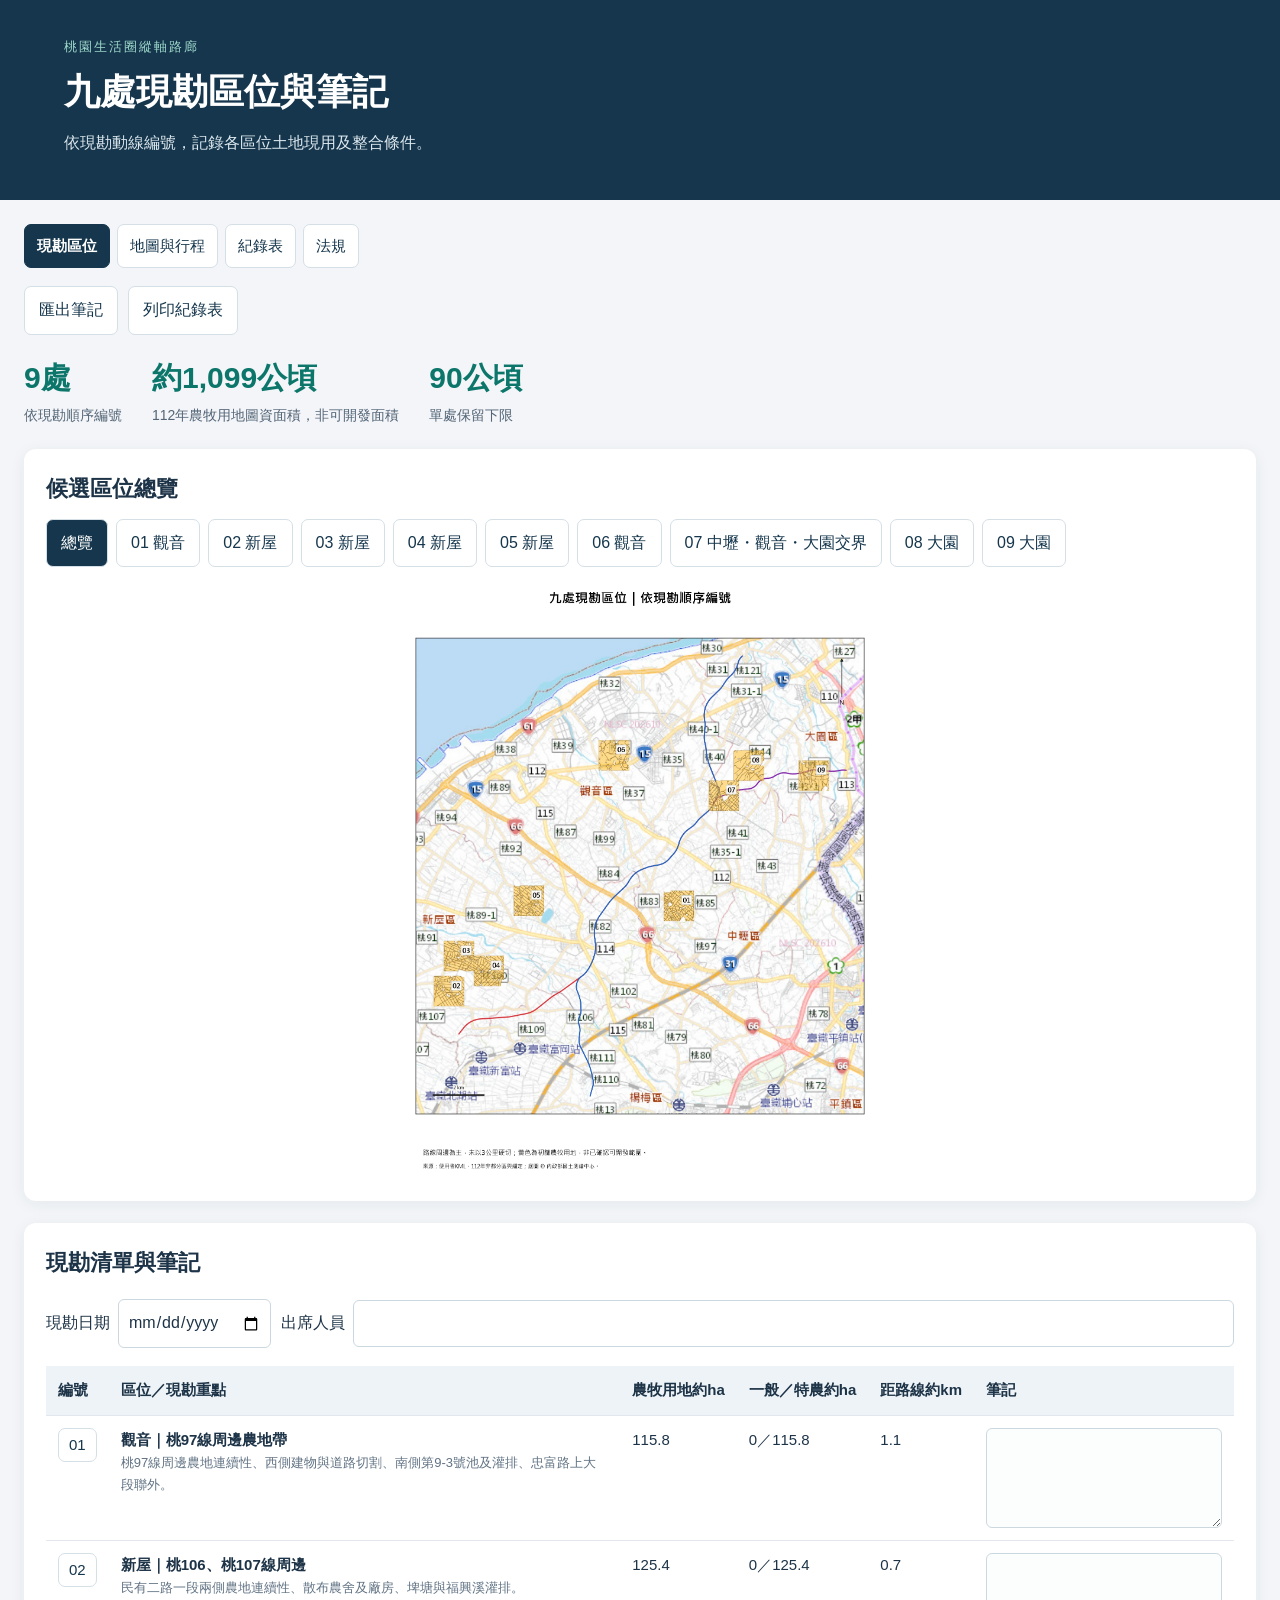
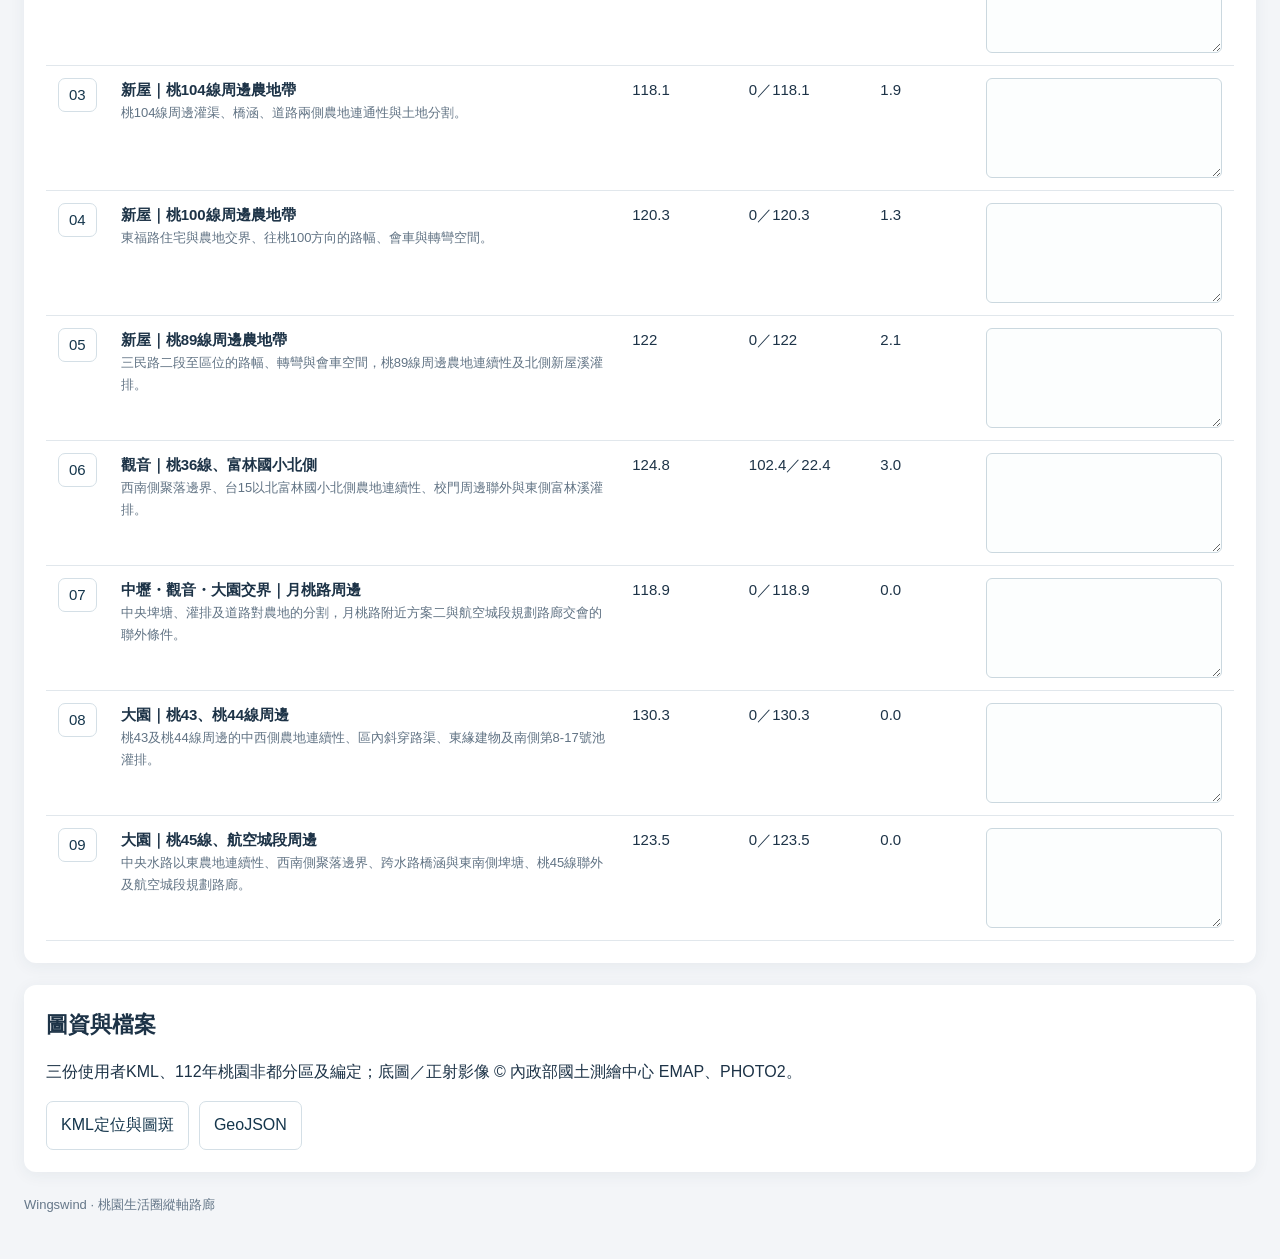
==== commit 9d7b06c1: "Hide analysis and validation links from corridor page" ====
--- a/public/taoyuan-corridor/index.html
+++ b/public/taoyuan-corridor/index.html
@@ -26,7 +26,7 @@
 #sitenav button[data-id=all]::after{content:"總覽"}
 }
 
-</style></head><body><header><div class="tag">桃園生活圈縱軸路廊</div><h1>九處現勘區位與筆記</h1><p>依現勘動線編號，記錄各區位土地現用及整合條件。</p></header><main><nav class="project-nav" aria-label="專案分頁"><a href="index.html" aria-current="page">現勘區位</a><a href="field-visit.html">地圖與行程</a><a href="records.html">紀錄表</a><a href="regulations.html">法規</a></nav><div class="links toolbar"><button type="button" id="export-notes">匯出筆記</button><button type="button" id="print-records">列印紀錄表</button></div><p id="save-status" class="save-status" role="status" aria-live="polite"></p><div class="screen-only"><div class="stats"><div><strong>9處</strong><span>依現勘順序編號</span></div><div><strong>約1,099公頃</strong><span>112年農牧用地圖資面積，非可開發面積</span></div><div><strong>90公頃</strong><span>單處保留下限</span></div></div><section class="panel" id="overview-map"><h2 id="maptitle" tabindex="-1">候選區位總覽</h2><nav id="sitenav" aria-label="現勘區位"><button type="button" data-id="all" class="active">總覽</button><button type="button" data-id="01">01 觀音</button><button type="button" data-id="02">02 新屋</button><button type="button" data-id="03">03 新屋</button><button type="button" data-id="04">04 新屋</button><button type="button" data-id="05">05 新屋</button><button type="button" data-id="06">06 觀音</button><button type="button" data-id="07">07 中壢・觀音・大園交界</button><button type="button" data-id="08">08 大園</button><button type="button" data-id="09">09 大園</button></nav><div id="detail" aria-live="polite"></div><a id="maplink" href="assets/route-overview.webp" target="_blank" rel="noopener"><img id="map" src="assets/route-overview.webp" alt="依現勘順序編號的九處區位總覽"></a></section><section class="panel"><h2>現勘清單與筆記</h2><div class="toolbar"><label class="field">現勘日期<input id="visit-date" type="date" aria-label="現勘日期"></label><label class="field people">出席人員<input id="attendees" type="text" aria-label="出席人員"></label></div><div class="scroll"><table id="site-table"><thead><tr><th>編號</th><th>區位／現勘重點</th><th>農牧用地約ha</th><th>一般／特農約ha</th><th>距路線約km</th><th class="note-col">筆記</th></tr></thead><tbody><tr><td><button type="button" id="list-01" data-id="01">01</button></td><td><strong>觀音｜桃97線周邊農地帶</strong><div class="muted" style="font-size:13px">桃97線周邊農地連續性、西側建物與道路切割、南側第9-3號池及灌排、忠富路上大段聯外。</div></td><td data-label="農牧用地約ha">115.8</td><td data-label="一般／特農約ha">0／115.8</td><td data-label="距路線約km">1.1</td><td class="note-col" data-label="現勘筆記"><textarea data-note="24.987212,121.151242" aria-label="01筆記"></textarea></td></tr><tr><td><button type="button" id="list-02" data-id="02">02</button></td><td><strong>新屋｜桃106、桃107線周邊</strong><div class="muted" style="font-size:13px">民有二路一段兩側農地連續性、散布農舍及廠房、埤塘與福興溪灌排。</div></td><td data-label="農牧用地約ha">125.4</td><td data-label="一般／特農約ha">0／125.4</td><td data-label="距路線約km">0.7</td><td class="note-col" data-label="現勘筆記"><textarea data-note="24.957952,121.053462" aria-label="02筆記"></textarea></td></tr><tr><td><button type="button" id="list-03" data-id="03">03</button></td><td><strong>新屋｜桃104線周邊農地帶</strong><div class="muted" style="font-size:13px">桃104線周邊灌渠、橋涵、道路兩側農地連通性與土地分割。</div></td><td data-label="農牧用地約ha">118.1</td><td data-label="一般／特農約ha">0／118.1</td><td data-label="距路線約km">1.9</td><td class="note-col" data-label="現勘筆記"><textarea data-note="24.963929,121.057008" aria-label="03筆記"></textarea></td></tr><tr><td><button type="button" id="list-04" data-id="04">04</button></td><td><strong>新屋｜桃100線周邊農地帶</strong><div class="muted" style="font-size:13px">東福路住宅與農地交界、往桃100方向的路幅、會車與轉彎空間。</div></td><td data-label="農牧用地約ha">120.3</td><td data-label="一般／特農約ha">0／120.3</td><td data-label="距路線約km">1.3</td><td class="note-col" data-label="現勘筆記"><textarea data-note="24.966894,121.065977" aria-label="04筆記"></textarea></td></tr><tr><td><button type="button" id="list-05" data-id="05">05</button></td><td><strong>新屋｜桃89線周邊農地帶</strong><div class="muted" style="font-size:13px">三民路二段至區位的路幅、轉彎與會車空間，桃89線周邊農地連續性及北側新屋溪灌排。</div></td><td data-label="農牧用地約ha">122</td><td data-label="一般／特農約ha">0／122</td><td data-label="距路線約km">2.1</td><td class="note-col" data-label="現勘筆記"><textarea data-note="24.982676,121.084723" aria-label="05筆記"></textarea></td></tr><tr><td><button type="button" id="list-06" data-id="06">06</button></td><td><strong>觀音｜桃36線、富林國小北側</strong><div class="muted" style="font-size:13px">西南側聚落邊界、台15以北富林國小北側農地連續性、校門周邊聯外與東側富林溪灌排。</div></td><td data-label="農牧用地約ha">124.8</td><td data-label="一般／特農約ha">102.4／22.4</td><td data-label="距路線約km">3.0</td><td class="note-col" data-label="現勘筆記"><textarea data-note="25.039996,121.119078" aria-label="06筆記"></textarea></td></tr><tr><td><button type="button" id="list-07" data-id="07">07</button></td><td><strong>中壢・觀音・大園交界｜月桃路周邊</strong><div class="muted" style="font-size:13px">中央埤塘、灌排及道路對農地的分割，月桃路附近方案二與航空城段規劃路廊交會的聯外條件。</div></td><td data-label="農牧用地約ha">118.9</td><td data-label="一般／特農約ha">0／118.9</td><td data-label="距路線約km">0.0</td><td class="note-col" data-label="現勘筆記"><textarea data-note="25.028711,121.164520" aria-label="07筆記"></textarea></td></tr><tr><td><button type="button" id="list-08" data-id="08">08</button></td><td><strong>大園｜桃43、桃44線周邊</strong><div class="muted" style="font-size:13px">桃43及桃44線周邊的中西側農地連續性、區內斜穿路渠、東緣建物及南側第8-17號池灌排。</div></td><td data-label="農牧用地約ha">130.3</td><td data-label="一般／特農約ha">0／130.3</td><td data-label="距路線約km">0.0</td><td class="note-col" data-label="現勘筆記"><textarea data-note="25.036767,121.169957" aria-label="08筆記"></textarea></td></tr><tr><td><button type="button" id="list-09" data-id="09">09</button></td><td><strong>大園｜桃45線、航空城段周邊</strong><div class="muted" style="font-size:13px">中央水路以東農地連續性、西南側聚落邊界、跨水路橋涵與東南側埤塘、桃45線聯外及航空城段規劃路廊。</div></td><td data-label="農牧用地約ha">123.5</td><td data-label="一般／特農約ha">0／123.5</td><td data-label="距路線約km">0.0</td><td class="note-col" data-label="現勘筆記"><textarea data-note="25.032086,121.204481" aria-label="09筆記"></textarea></td></tr></tbody></table></div></section></div><div class="paper-records"><section class="record"><h2>01 觀音｜桃97線周邊農地帶</h2><div class="paper-meta"><span>現勘日期：<strong data-print-date></strong></span><span>出席人員：<strong data-print-people></strong></span><span>農牧用地約115.8公頃</span></div><img src="assets/route-01.webp" alt="01道路與影像"><p class="record-focus">現勘重點：桃97線周邊農地連續性、西側建物與道路切割、南側第9-3號池及灌排、忠富路上大段聯外。</p><h3>現勘筆記</h3><div class="papertext" data-paper="24.987212,121.151242"></div></section><section class="record"><h2>02 新屋｜桃106、桃107線周邊</h2><div class="paper-meta"><span>現勘日期：<strong data-print-date></strong></span><span>出席人員：<strong data-print-people></strong></span><span>農牧用地約125.4公頃</span></div><img src="assets/route-02.webp" alt="02道路與影像"><p class="record-focus">現勘重點：民有二路一段兩側農地連續性、散布農舍及廠房、埤塘與福興溪灌排。</p><h3>現勘筆記</h3><div class="papertext" data-paper="24.957952,121.053462"></div></section><section class="record"><h2>03 新屋｜桃104線周邊農地帶</h2><div class="paper-meta"><span>現勘日期：<strong data-print-date></strong></span><span>出席人員：<strong data-print-people></strong></span><span>農牧用地約118.1公頃</span></div><img src="assets/route-03.webp" alt="03道路與影像"><p class="record-focus">現勘重點：桃104線周邊灌渠、橋涵、道路兩側農地連通性與土地分割。</p><h3>現勘筆記</h3><div class="papertext" data-paper="24.963929,121.057008"></div></section><section class="record"><h2>04 新屋｜桃100線周邊農地帶</h2><div class="paper-meta"><span>現勘日期：<strong data-print-date></strong></span><span>出席人員：<strong data-print-people></strong></span><span>農牧用地約120.3公頃</span></div><img src="assets/route-04.webp" alt="04道路與影像"><p class="record-focus">現勘重點：東福路住宅與農地交界、往桃100方向的路幅、會車與轉彎空間。</p><h3>現勘筆記</h3><div class="papertext" data-paper="24.966894,121.065977"></div></section><section class="record"><h2>05 新屋｜桃89線周邊農地帶</h2><div class="paper-meta"><span>現勘日期：<strong data-print-date></strong></span><span>出席人員：<strong data-print-people></strong></span><span>農牧用地約122公頃</span></div><img src="assets/route-05.webp" alt="05道路與影像"><p class="record-focus">現勘重點：三民路二段至區位的路幅、轉彎與會車空間，桃89線周邊農地連續性及北側新屋溪灌排。</p><h3>現勘筆記</h3><div class="papertext" data-paper="24.982676,121.084723"></div></section><section class="record"><h2>06 觀音｜桃36線、富林國小北側</h2><div class="paper-meta"><span>現勘日期：<strong data-print-date></strong></span><span>出席人員：<strong data-print-people></strong></span><span>農牧用地約124.8公頃</span></div><img src="assets/route-06.webp" alt="06道路與影像"><p class="record-focus">現勘重點：西南側聚落邊界、台15以北富林國小北側農地連續性、校門周邊聯外與東側富林溪灌排。</p><h3>現勘筆記</h3><div class="papertext" data-paper="25.039996,121.119078"></div></section><section class="record"><h2>07 中壢・觀音・大園交界｜月桃路周邊</h2><div class="paper-meta"><span>現勘日期：<strong data-print-date></strong></span><span>出席人員：<strong data-print-people></strong></span><span>農牧用地約118.9公頃</span></div><img src="assets/route-07.webp" alt="07道路與影像"><p class="record-focus">現勘重點：中央埤塘、灌排及道路對農地的分割，月桃路附近方案二與航空城段規劃路廊交會的聯外條件。</p><h3>現勘筆記</h3><div class="papertext" data-paper="25.028711,121.164520"></div></section><section class="record"><h2>08 大園｜桃43、桃44線周邊</h2><div class="paper-meta"><span>現勘日期：<strong data-print-date></strong></span><span>出席人員：<strong data-print-people></strong></span><span>農牧用地約130.3公頃</span></div><img src="assets/route-08.webp" alt="08道路與影像"><p class="record-focus">現勘重點：桃43及桃44線周邊的中西側農地連續性、區內斜穿路渠、東緣建物及南側第8-17號池灌排。</p><h3>現勘筆記</h3><div class="papertext" data-paper="25.036767,121.169957"></div></section><section class="record"><h2>09 大園｜桃45線、航空城段周邊</h2><div class="paper-meta"><span>現勘日期：<strong data-print-date></strong></span><span>出席人員：<strong data-print-people></strong></span><span>農牧用地約123.5公頃</span></div><img src="assets/route-09.webp" alt="09道路與影像"><p class="record-focus">現勘重點：中央水路以東農地連續性、西南側聚落邊界、跨水路橋涵與東南側埤塘、桃45線聯外及航空城段規劃路廊。</p><h3>現勘筆記</h3><div class="papertext" data-paper="25.032086,121.204481"></div></section></div><section class="panel screen-only"><h2>圖資與檔案</h2><p>三份使用者KML、112年桃園非都分區及編定；底圖／正射影像 © 內政部國土測繪中心 EMAP、PHOTO2。</p><div class="links"><a class="link" href="sites.kml">KML定位與圖斑</a><a class="link" href="sites.geojson">GeoJSON</a><a class="link" href="analysis.md">完整分析說明</a><a class="link" href="validation.json">資料驗證紀錄</a></div></section><footer>Wingswind · 桃園生活圈縱軸路廊</footer></main><script>
+</style></head><body><header><div class="tag">桃園生活圈縱軸路廊</div><h1>九處現勘區位與筆記</h1><p>依現勘動線編號，記錄各區位土地現用及整合條件。</p></header><main><nav class="project-nav" aria-label="專案分頁"><a href="index.html" aria-current="page">現勘區位</a><a href="field-visit.html">地圖與行程</a><a href="records.html">紀錄表</a><a href="regulations.html">法規</a></nav><div class="links toolbar"><button type="button" id="export-notes">匯出筆記</button><button type="button" id="print-records">列印紀錄表</button></div><p id="save-status" class="save-status" role="status" aria-live="polite"></p><div class="screen-only"><div class="stats"><div><strong>9處</strong><span>依現勘順序編號</span></div><div><strong>約1,099公頃</strong><span>112年農牧用地圖資面積，非可開發面積</span></div><div><strong>90公頃</strong><span>單處保留下限</span></div></div><section class="panel" id="overview-map"><h2 id="maptitle" tabindex="-1">候選區位總覽</h2><nav id="sitenav" aria-label="現勘區位"><button type="button" data-id="all" class="active">總覽</button><button type="button" data-id="01">01 觀音</button><button type="button" data-id="02">02 新屋</button><button type="button" data-id="03">03 新屋</button><button type="button" data-id="04">04 新屋</button><button type="button" data-id="05">05 新屋</button><button type="button" data-id="06">06 觀音</button><button type="button" data-id="07">07 中壢・觀音・大園交界</button><button type="button" data-id="08">08 大園</button><button type="button" data-id="09">09 大園</button></nav><div id="detail" aria-live="polite"></div><a id="maplink" href="assets/route-overview.webp" target="_blank" rel="noopener"><img id="map" src="assets/route-overview.webp" alt="依現勘順序編號的九處區位總覽"></a></section><section class="panel"><h2>現勘清單與筆記</h2><div class="toolbar"><label class="field">現勘日期<input id="visit-date" type="date" aria-label="現勘日期"></label><label class="field people">出席人員<input id="attendees" type="text" aria-label="出席人員"></label></div><div class="scroll"><table id="site-table"><thead><tr><th>編號</th><th>區位／現勘重點</th><th>農牧用地約ha</th><th>一般／特農約ha</th><th>距路線約km</th><th class="note-col">筆記</th></tr></thead><tbody><tr><td><button type="button" id="list-01" data-id="01">01</button></td><td><strong>觀音｜桃97線周邊農地帶</strong><div class="muted" style="font-size:13px">桃97線周邊農地連續性、西側建物與道路切割、南側第9-3號池及灌排、忠富路上大段聯外。</div></td><td data-label="農牧用地約ha">115.8</td><td data-label="一般／特農約ha">0／115.8</td><td data-label="距路線約km">1.1</td><td class="note-col" data-label="現勘筆記"><textarea data-note="24.987212,121.151242" aria-label="01筆記"></textarea></td></tr><tr><td><button type="button" id="list-02" data-id="02">02</button></td><td><strong>新屋｜桃106、桃107線周邊</strong><div class="muted" style="font-size:13px">民有二路一段兩側農地連續性、散布農舍及廠房、埤塘與福興溪灌排。</div></td><td data-label="農牧用地約ha">125.4</td><td data-label="一般／特農約ha">0／125.4</td><td data-label="距路線約km">0.7</td><td class="note-col" data-label="現勘筆記"><textarea data-note="24.957952,121.053462" aria-label="02筆記"></textarea></td></tr><tr><td><button type="button" id="list-03" data-id="03">03</button></td><td><strong>新屋｜桃104線周邊農地帶</strong><div class="muted" style="font-size:13px">桃104線周邊灌渠、橋涵、道路兩側農地連通性與土地分割。</div></td><td data-label="農牧用地約ha">118.1</td><td data-label="一般／特農約ha">0／118.1</td><td data-label="距路線約km">1.9</td><td class="note-col" data-label="現勘筆記"><textarea data-note="24.963929,121.057008" aria-label="03筆記"></textarea></td></tr><tr><td><button type="button" id="list-04" data-id="04">04</button></td><td><strong>新屋｜桃100線周邊農地帶</strong><div class="muted" style="font-size:13px">東福路住宅與農地交界、往桃100方向的路幅、會車與轉彎空間。</div></td><td data-label="農牧用地約ha">120.3</td><td data-label="一般／特農約ha">0／120.3</td><td data-label="距路線約km">1.3</td><td class="note-col" data-label="現勘筆記"><textarea data-note="24.966894,121.065977" aria-label="04筆記"></textarea></td></tr><tr><td><button type="button" id="list-05" data-id="05">05</button></td><td><strong>新屋｜桃89線周邊農地帶</strong><div class="muted" style="font-size:13px">三民路二段至區位的路幅、轉彎與會車空間，桃89線周邊農地連續性及北側新屋溪灌排。</div></td><td data-label="農牧用地約ha">122</td><td data-label="一般／特農約ha">0／122</td><td data-label="距路線約km">2.1</td><td class="note-col" data-label="現勘筆記"><textarea data-note="24.982676,121.084723" aria-label="05筆記"></textarea></td></tr><tr><td><button type="button" id="list-06" data-id="06">06</button></td><td><strong>觀音｜桃36線、富林國小北側</strong><div class="muted" style="font-size:13px">西南側聚落邊界、台15以北富林國小北側農地連續性、校門周邊聯外與東側富林溪灌排。</div></td><td data-label="農牧用地約ha">124.8</td><td data-label="一般／特農約ha">102.4／22.4</td><td data-label="距路線約km">3.0</td><td class="note-col" data-label="現勘筆記"><textarea data-note="25.039996,121.119078" aria-label="06筆記"></textarea></td></tr><tr><td><button type="button" id="list-07" data-id="07">07</button></td><td><strong>中壢・觀音・大園交界｜月桃路周邊</strong><div class="muted" style="font-size:13px">中央埤塘、灌排及道路對農地的分割，月桃路附近方案二與航空城段規劃路廊交會的聯外條件。</div></td><td data-label="農牧用地約ha">118.9</td><td data-label="一般／特農約ha">0／118.9</td><td data-label="距路線約km">0.0</td><td class="note-col" data-label="現勘筆記"><textarea data-note="25.028711,121.164520" aria-label="07筆記"></textarea></td></tr><tr><td><button type="button" id="list-08" data-id="08">08</button></td><td><strong>大園｜桃43、桃44線周邊</strong><div class="muted" style="font-size:13px">桃43及桃44線周邊的中西側農地連續性、區內斜穿路渠、東緣建物及南側第8-17號池灌排。</div></td><td data-label="農牧用地約ha">130.3</td><td data-label="一般／特農約ha">0／130.3</td><td data-label="距路線約km">0.0</td><td class="note-col" data-label="現勘筆記"><textarea data-note="25.036767,121.169957" aria-label="08筆記"></textarea></td></tr><tr><td><button type="button" id="list-09" data-id="09">09</button></td><td><strong>大園｜桃45線、航空城段周邊</strong><div class="muted" style="font-size:13px">中央水路以東農地連續性、西南側聚落邊界、跨水路橋涵與東南側埤塘、桃45線聯外及航空城段規劃路廊。</div></td><td data-label="農牧用地約ha">123.5</td><td data-label="一般／特農約ha">0／123.5</td><td data-label="距路線約km">0.0</td><td class="note-col" data-label="現勘筆記"><textarea data-note="25.032086,121.204481" aria-label="09筆記"></textarea></td></tr></tbody></table></div></section></div><div class="paper-records"><section class="record"><h2>01 觀音｜桃97線周邊農地帶</h2><div class="paper-meta"><span>現勘日期：<strong data-print-date></strong></span><span>出席人員：<strong data-print-people></strong></span><span>農牧用地約115.8公頃</span></div><img src="assets/route-01.webp" alt="01道路與影像"><p class="record-focus">現勘重點：桃97線周邊農地連續性、西側建物與道路切割、南側第9-3號池及灌排、忠富路上大段聯外。</p><h3>現勘筆記</h3><div class="papertext" data-paper="24.987212,121.151242"></div></section><section class="record"><h2>02 新屋｜桃106、桃107線周邊</h2><div class="paper-meta"><span>現勘日期：<strong data-print-date></strong></span><span>出席人員：<strong data-print-people></strong></span><span>農牧用地約125.4公頃</span></div><img src="assets/route-02.webp" alt="02道路與影像"><p class="record-focus">現勘重點：民有二路一段兩側農地連續性、散布農舍及廠房、埤塘與福興溪灌排。</p><h3>現勘筆記</h3><div class="papertext" data-paper="24.957952,121.053462"></div></section><section class="record"><h2>03 新屋｜桃104線周邊農地帶</h2><div class="paper-meta"><span>現勘日期：<strong data-print-date></strong></span><span>出席人員：<strong data-print-people></strong></span><span>農牧用地約118.1公頃</span></div><img src="assets/route-03.webp" alt="03道路與影像"><p class="record-focus">現勘重點：桃104線周邊灌渠、橋涵、道路兩側農地連通性與土地分割。</p><h3>現勘筆記</h3><div class="papertext" data-paper="24.963929,121.057008"></div></section><section class="record"><h2>04 新屋｜桃100線周邊農地帶</h2><div class="paper-meta"><span>現勘日期：<strong data-print-date></strong></span><span>出席人員：<strong data-print-people></strong></span><span>農牧用地約120.3公頃</span></div><img src="assets/route-04.webp" alt="04道路與影像"><p class="record-focus">現勘重點：東福路住宅與農地交界、往桃100方向的路幅、會車與轉彎空間。</p><h3>現勘筆記</h3><div class="papertext" data-paper="24.966894,121.065977"></div></section><section class="record"><h2>05 新屋｜桃89線周邊農地帶</h2><div class="paper-meta"><span>現勘日期：<strong data-print-date></strong></span><span>出席人員：<strong data-print-people></strong></span><span>農牧用地約122公頃</span></div><img src="assets/route-05.webp" alt="05道路與影像"><p class="record-focus">現勘重點：三民路二段至區位的路幅、轉彎與會車空間，桃89線周邊農地連續性及北側新屋溪灌排。</p><h3>現勘筆記</h3><div class="papertext" data-paper="24.982676,121.084723"></div></section><section class="record"><h2>06 觀音｜桃36線、富林國小北側</h2><div class="paper-meta"><span>現勘日期：<strong data-print-date></strong></span><span>出席人員：<strong data-print-people></strong></span><span>農牧用地約124.8公頃</span></div><img src="assets/route-06.webp" alt="06道路與影像"><p class="record-focus">現勘重點：西南側聚落邊界、台15以北富林國小北側農地連續性、校門周邊聯外與東側富林溪灌排。</p><h3>現勘筆記</h3><div class="papertext" data-paper="25.039996,121.119078"></div></section><section class="record"><h2>07 中壢・觀音・大園交界｜月桃路周邊</h2><div class="paper-meta"><span>現勘日期：<strong data-print-date></strong></span><span>出席人員：<strong data-print-people></strong></span><span>農牧用地約118.9公頃</span></div><img src="assets/route-07.webp" alt="07道路與影像"><p class="record-focus">現勘重點：中央埤塘、灌排及道路對農地的分割，月桃路附近方案二與航空城段規劃路廊交會的聯外條件。</p><h3>現勘筆記</h3><div class="papertext" data-paper="25.028711,121.164520"></div></section><section class="record"><h2>08 大園｜桃43、桃44線周邊</h2><div class="paper-meta"><span>現勘日期：<strong data-print-date></strong></span><span>出席人員：<strong data-print-people></strong></span><span>農牧用地約130.3公頃</span></div><img src="assets/route-08.webp" alt="08道路與影像"><p class="record-focus">現勘重點：桃43及桃44線周邊的中西側農地連續性、區內斜穿路渠、東緣建物及南側第8-17號池灌排。</p><h3>現勘筆記</h3><div class="papertext" data-paper="25.036767,121.169957"></div></section><section class="record"><h2>09 大園｜桃45線、航空城段周邊</h2><div class="paper-meta"><span>現勘日期：<strong data-print-date></strong></span><span>出席人員：<strong data-print-people></strong></span><span>農牧用地約123.5公頃</span></div><img src="assets/route-09.webp" alt="09道路與影像"><p class="record-focus">現勘重點：中央水路以東農地連續性、西南側聚落邊界、跨水路橋涵與東南側埤塘、桃45線聯外及航空城段規劃路廊。</p><h3>現勘筆記</h3><div class="papertext" data-paper="25.032086,121.204481"></div></section></div><section class="panel screen-only"><h2>圖資與檔案</h2><p>三份使用者KML、112年桃園非都分區及編定；底圖／正射影像 © 內政部國土測繪中心 EMAP、PHOTO2。</p><div class="links"><a class="link" href="sites.kml">KML定位與圖斑</a><a class="link" href="sites.geojson">GeoJSON</a></div></section><footer>Wingswind · 桃園生活圈縱軸路廊</footer></main><script>
 const data=[{"編號":"01","行政區":"觀音區","概估農牧用地公頃":115.8,"觀察外框公頃":144.0,"一般農業區公頃":0.0,"特定農業區公頃":115.8,"圖斑構成":"鄰接農地帶（細路／窄隙分隔待現勘）","最近路線":"01.方案一新屋-中間-觀音","距路線最近公尺":1071,"距路線超過3公里部分公頃":0.0,"經度":121.151242,"緯度":24.987212,"鄰近原六點":"無","現勘重點":"桃97線周邊農地連續性、西側建物與道路切割、南側第9-3號池及灌排、忠富路上大段聯外。","狀態":"建議現勘；面積為112年農牧用地概估，非可開發面積","初篩序號":"12","區位名稱":"觀音｜桃97線周邊農地帶","影像判讀":"桃97線周邊農地連續性、西側建物與道路切割、南側第9-3號池及灌排、忠富路上大段聯外。","位置識別":"24.987212,121.151242"},{"編號":"02","行政區":"新屋區","概估農牧用地公頃":125.4,"觀察外框公頃":144.0,"一般農業區公頃":0.0,"特定農業區公頃":125.4,"圖斑構成":"鄰接農地帶（細路／窄隙分隔待現勘）","最近路線":"01.方案一新屋-中間-觀音","距路線最近公尺":684,"距路線超過3公里部分公頃":0.0,"經度":121.053462,"緯度":24.957952,"鄰近原六點":"無","現勘重點":"民有二路一段兩側農地連續性、散布農舍及廠房、埤塘與福興溪灌排。","狀態":"建議現勘；面積為112年農牧用地概估，非可開發面積","初篩序號":"15","區位名稱":"新屋｜桃106、桃107線周邊","影像判讀":"民有二路一段兩側農地連續性、散布農舍及廠房、埤塘與福興溪灌排。","位置識別":"24.957952,121.053462"},{"編號":"03","行政區":"新屋區","概估農牧用地公頃":118.1,"觀察外框公頃":144.0,"一般農業區公頃":0.0,"特定農業區公頃":118.1,"圖斑構成":"鄰接農地帶（細路／窄隙分隔待現勘）","最近路線":"01.方案一新屋-中間-觀音","距路線最近公尺":1928,"距路線超過3公里部分公頃":24.1,"經度":121.057008,"緯度":24.963929,"鄰近原六點":"無","現勘重點":"桃104線周邊灌渠、橋涵、道路兩側農地連通性與土地分割。","狀態":"建議現勘；面積為112年農牧用地概估，非可開發面積","初篩序號":"13","區位名稱":"新屋｜桃104線周邊農地帶","影像判讀":"桃104線周邊灌渠、橋涵、道路兩側農地連通性與土地分割。","位置識別":"24.963929,121.057008"},{"編號":"04","行政區":"新屋區","概估農牧用地公頃":120.3,"觀察外框公頃":144.0,"一般農業區公頃":0.0,"特定農業區公頃":120.3,"圖斑構成":"鄰接農地帶（細路／窄隙分隔待現勘）","最近路線":"01.方案一新屋-中間-觀音","距路線最近公尺":1252,"距路線超過3公里部分公頃":0.0,"經度":121.065977,"緯度":24.966894,"鄰近原六點":"無","現勘重點":"東福路住宅與農地交界、往桃100方向的路幅、會車與轉彎空間。","狀態":"建議現勘；面積為112年農牧用地概估，非可開發面積","初篩序號":"14","區位名稱":"新屋｜桃100線周邊農地帶","影像判讀":"東福路住宅與農地交界、往桃100方向的路幅、會車與轉彎空間。","位置識別":"24.966894,121.065977"},{"編號":"05","行政區":"新屋區","概估農牧用地公頃":122.0,"觀察外框公頃":144.0,"一般農業區公頃":0.0,"特定農業區公頃":122.0,"圖斑構成":"鄰接農地帶（細路／窄隙分隔待現勘）","最近路線":"01.方案一新屋-中間-觀音","距路線最近公尺":2126,"距路線超過3公里部分公頃":44.0,"經度":121.084723,"緯度":24.982676,"鄰近原六點":"無","現勘重點":"三民路二段至區位的路幅、轉彎與會車空間，桃89線周邊農地連續性及北側新屋溪灌排。","狀態":"建議現勘；面積為112年農牧用地概估，非可開發面積","初篩序號":"11","區位名稱":"新屋｜桃89線周邊農地帶","影像判讀":"三民路二段至區位的路幅、轉彎與會車空間，桃89線周邊農地連續性及北側新屋溪灌排。","位置識別":"24.982676,121.084723"},{"編號":"06","行政區":"觀音區","概估農牧用地公頃":124.8,"觀察外框公頃":144.0,"一般農業區公頃":102.4,"特定農業區公頃":22.4,"圖斑構成":"鄰接農地帶（細路／窄隙分隔待現勘）","最近路線":"01.方案一新屋-中間-觀音","距路線最近公尺":3016,"距路線超過3公里部分公頃":124.8,"經度":121.119078,"緯度":25.039996,"鄰近原六點":"無","現勘重點":"西南側聚落邊界、台15以北富林國小北側農地連續性、校門周邊聯外與東側富林溪灌排。","狀態":"建議現勘；面積為112年農牧用地概估，非可開發面積","初篩序號":"04","區位名稱":"觀音｜桃36線、富林國小北側","影像判讀":"西南側聚落邊界、台15以北富林國小北側農地連續性、校門周邊聯外與東側富林溪灌排。","位置識別":"25.039996,121.119078"},{"編號":"07","行政區":"中壢區、觀音區、大園區","概估農牧用地公頃":118.9,"觀察外框公頃":144.0,"一般農業區公頃":0.0,"特定農業區公頃":118.9,"圖斑構成":"鄰接農地帶（細路／窄隙分隔待現勘）","最近路線":"01.方案一新屋-中間-觀音","距路線最近公尺":0,"距路線超過3公里部分公頃":0.0,"經度":121.16452,"緯度":25.028711,"鄰近原六點":"無","現勘重點":"中央埤塘、灌排及道路對農地的分割，月桃路附近方案二與航空城段規劃路廊交會的聯外條件。","狀態":"建議現勘；面積為112年農牧用地概估，非可開發面積","初篩序號":"09","區位名稱":"中壢・觀音・大園交界｜月桃路周邊","影像判讀":"中央埤塘、灌排及道路對農地的分割，月桃路附近方案二與航空城段規劃路廊交會的聯外條件。","位置識別":"25.028711,121.164520"},{"編號":"08","行政區":"大園區","概估農牧用地公頃":130.3,"觀察外框公頃":144.0,"一般農業區公頃":0.0,"特定農業區公頃":130.3,"圖斑構成":"鄰接農地帶（細路／窄隙分隔待現勘）","最近路線":"03.航空城段","距路線最近公尺":0,"距路線超過3公里部分公頃":0.0,"經度":121.169957,"緯度":25.036767,"鄰近原六點":"無","現勘重點":"桃43及桃44線周邊的中西側農地連續性、區內斜穿路渠、東緣建物及南側第8-17號池灌排。","狀態":"建議現勘；面積為112年農牧用地概估，非可開發面積","初篩序號":"05","區位名稱":"大園｜桃43、桃44線周邊","影像判讀":"桃43及桃44線周邊的中西側農地連續性、區內斜穿路渠、東緣建物及南側第8-17號池灌排。","位置識別":"25.036767,121.169957"},{"編號":"09","行政區":"大園區","概估農牧用地公頃":123.5,"觀察外框公頃":144.0,"一般農業區公頃":0.0,"特定農業區公頃":123.5,"圖斑構成":"鄰接農地帶（細路／窄隙分隔待現勘）","最近路線":"03.航空城段","距路線最近公尺":0,"距路線超過3公里部分公頃":0.0,"經度":121.204481,"緯度":25.032086,"鄰近原六點":"無","現勘重點":"中央水路以東農地連續性、西南側聚落邊界、跨水路橋涵與東南側埤塘、桃45線聯外及航空城段規劃路廊。","狀態":"建議現勘；面積為112年農牧用地概估，非可開發面積","初篩序號":"06","區位名稱":"大園｜桃45線、航空城段周邊","影像判讀":"中央水路以東農地連續性、西南側聚落邊界、跨水路橋涵與東南側埤塘、桃45線聯外及航空城段規劃路廊。","位置識別":"25.032086,121.204481"}],storeKey='taoyuan-fieldnotes-90ha-v1';let state={date:'',people:'',notes:{}};
 try{const saved=JSON.parse(localStorage.getItem(storeKey)||'null');if(saved&&typeof saved==='object'){state.date=typeof saved.date==='string'?saved.date:'';state.people=typeof saved.people==='string'?saved.people:'';if(saved.notes&&typeof saved.notes==='object'&&!Array.isArray(saved.notes))state.notes=saved.notes}}catch(e){}
 const dateInput=document.getElementById('visit-date'),peopleInput=document.getElementById('attendees'),status=document.getElementById('save-status');dateInput.value=state.date;peopleInput.value=state.people;
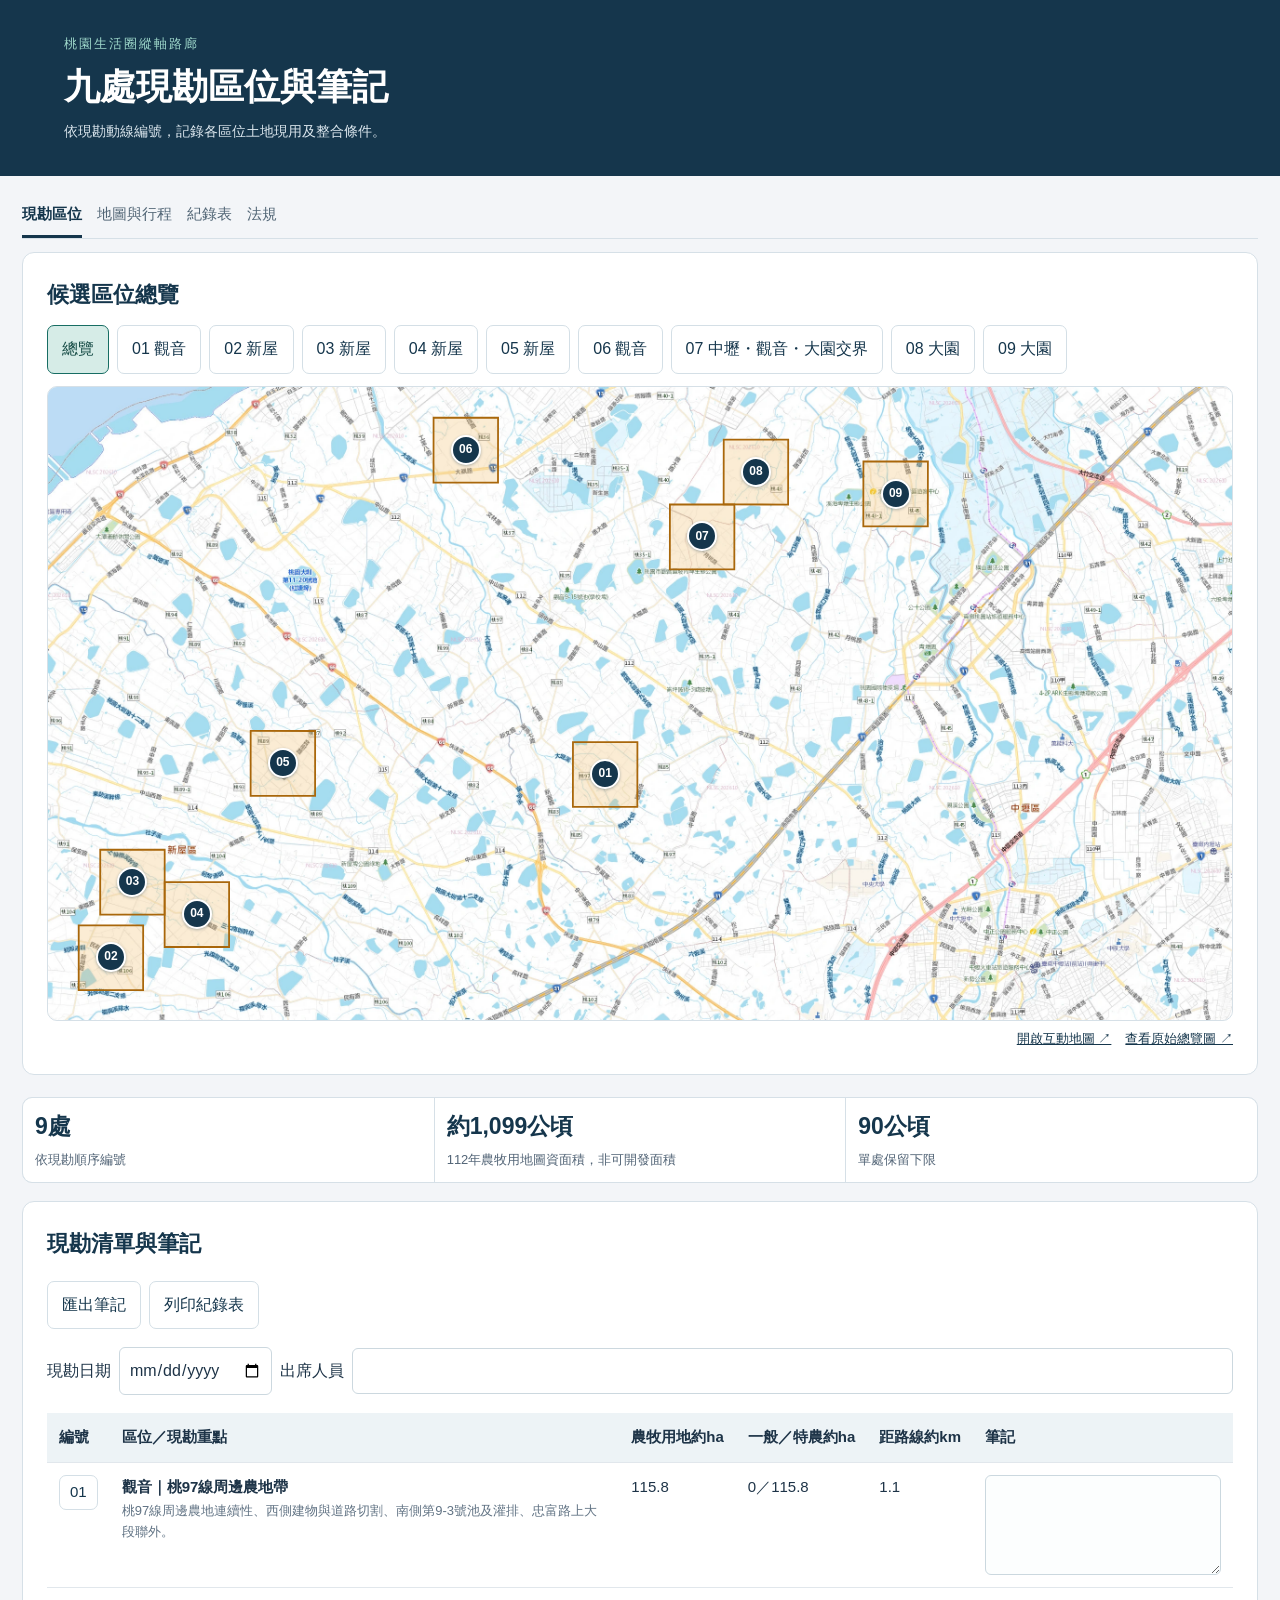
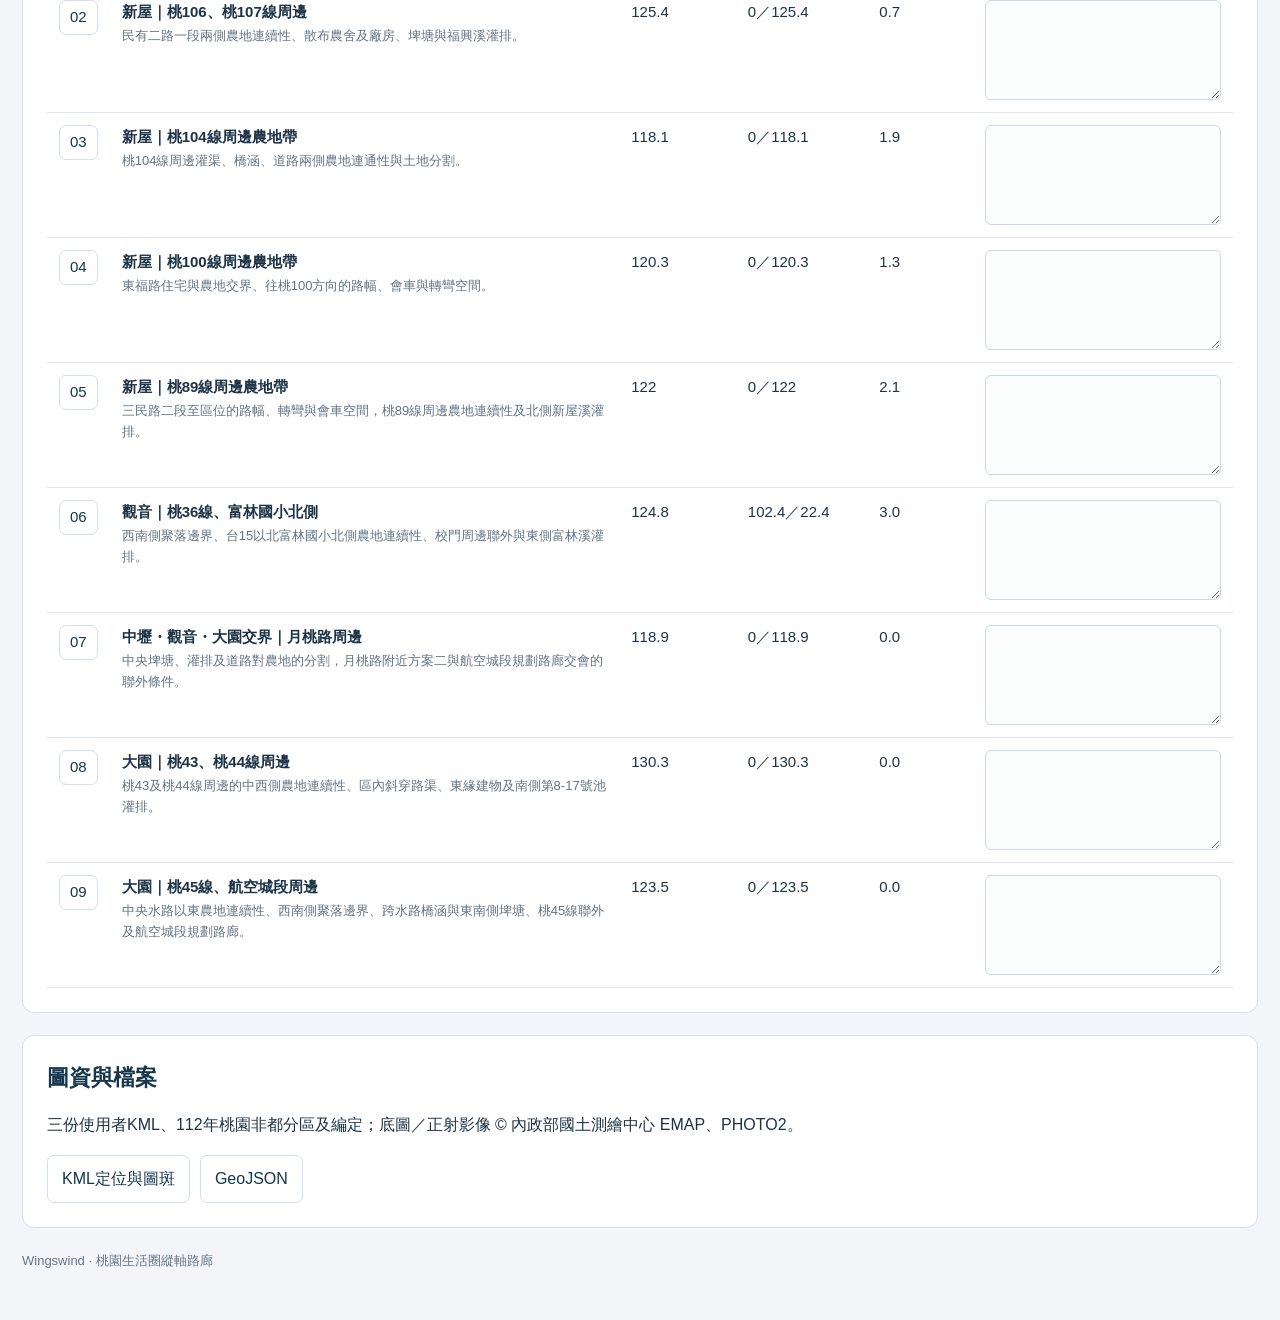
==== commit 991b917f: "Publish corridor field handbook layout and shared notes" ====
--- a/public/taoyuan-corridor/index.html
+++ b/public/taoyuan-corridor/index.html
@@ -26,7 +26,45 @@
 #sitenav button[data-id=all]::after{content:"總覽"}
 }
 
-</style></head><body><header><div class="tag">桃園生活圈縱軸路廊</div><h1>九處現勘區位與筆記</h1><p>依現勘動線編號，記錄各區位土地現用及整合條件。</p></header><main><nav class="project-nav" aria-label="專案分頁"><a href="index.html" aria-current="page">現勘區位</a><a href="field-visit.html">地圖與行程</a><a href="records.html">紀錄表</a><a href="regulations.html">法規</a></nav><div class="links toolbar"><button type="button" id="export-notes">匯出筆記</button><button type="button" id="print-records">列印紀錄表</button></div><p id="save-status" class="save-status" role="status" aria-live="polite"></p><div class="screen-only"><div class="stats"><div><strong>9處</strong><span>依現勘順序編號</span></div><div><strong>約1,099公頃</strong><span>112年農牧用地圖資面積，非可開發面積</span></div><div><strong>90公頃</strong><span>單處保留下限</span></div></div><section class="panel" id="overview-map"><h2 id="maptitle" tabindex="-1">候選區位總覽</h2><nav id="sitenav" aria-label="現勘區位"><button type="button" data-id="all" class="active">總覽</button><button type="button" data-id="01">01 觀音</button><button type="button" data-id="02">02 新屋</button><button type="button" data-id="03">03 新屋</button><button type="button" data-id="04">04 新屋</button><button type="button" data-id="05">05 新屋</button><button type="button" data-id="06">06 觀音</button><button type="button" data-id="07">07 中壢・觀音・大園交界</button><button type="button" data-id="08">08 大園</button><button type="button" data-id="09">09 大園</button></nav><div id="detail" aria-live="polite"></div><a id="maplink" href="assets/route-overview.webp" target="_blank" rel="noopener"><img id="map" src="assets/route-overview.webp" alt="依現勘順序編號的九處區位總覽"></a></section><section class="panel"><h2>現勘清單與筆記</h2><div class="toolbar"><label class="field">現勘日期<input id="visit-date" type="date" aria-label="現勘日期"></label><label class="field people">出席人員<input id="attendees" type="text" aria-label="出席人員"></label></div><div class="scroll"><table id="site-table"><thead><tr><th>編號</th><th>區位／現勘重點</th><th>農牧用地約ha</th><th>一般／特農約ha</th><th>距路線約km</th><th class="note-col">筆記</th></tr></thead><tbody><tr><td><button type="button" id="list-01" data-id="01">01</button></td><td><strong>觀音｜桃97線周邊農地帶</strong><div class="muted" style="font-size:13px">桃97線周邊農地連續性、西側建物與道路切割、南側第9-3號池及灌排、忠富路上大段聯外。</div></td><td data-label="農牧用地約ha">115.8</td><td data-label="一般／特農約ha">0／115.8</td><td data-label="距路線約km">1.1</td><td class="note-col" data-label="現勘筆記"><textarea data-note="24.987212,121.151242" aria-label="01筆記"></textarea></td></tr><tr><td><button type="button" id="list-02" data-id="02">02</button></td><td><strong>新屋｜桃106、桃107線周邊</strong><div class="muted" style="font-size:13px">民有二路一段兩側農地連續性、散布農舍及廠房、埤塘與福興溪灌排。</div></td><td data-label="農牧用地約ha">125.4</td><td data-label="一般／特農約ha">0／125.4</td><td data-label="距路線約km">0.7</td><td class="note-col" data-label="現勘筆記"><textarea data-note="24.957952,121.053462" aria-label="02筆記"></textarea></td></tr><tr><td><button type="button" id="list-03" data-id="03">03</button></td><td><strong>新屋｜桃104線周邊農地帶</strong><div class="muted" style="font-size:13px">桃104線周邊灌渠、橋涵、道路兩側農地連通性與土地分割。</div></td><td data-label="農牧用地約ha">118.1</td><td data-label="一般／特農約ha">0／118.1</td><td data-label="距路線約km">1.9</td><td class="note-col" data-label="現勘筆記"><textarea data-note="24.963929,121.057008" aria-label="03筆記"></textarea></td></tr><tr><td><button type="button" id="list-04" data-id="04">04</button></td><td><strong>新屋｜桃100線周邊農地帶</strong><div class="muted" style="font-size:13px">東福路住宅與農地交界、往桃100方向的路幅、會車與轉彎空間。</div></td><td data-label="農牧用地約ha">120.3</td><td data-label="一般／特農約ha">0／120.3</td><td data-label="距路線約km">1.3</td><td class="note-col" data-label="現勘筆記"><textarea data-note="24.966894,121.065977" aria-label="04筆記"></textarea></td></tr><tr><td><button type="button" id="list-05" data-id="05">05</button></td><td><strong>新屋｜桃89線周邊農地帶</strong><div class="muted" style="font-size:13px">三民路二段至區位的路幅、轉彎與會車空間，桃89線周邊農地連續性及北側新屋溪灌排。</div></td><td data-label="農牧用地約ha">122</td><td data-label="一般／特農約ha">0／122</td><td data-label="距路線約km">2.1</td><td class="note-col" data-label="現勘筆記"><textarea data-note="24.982676,121.084723" aria-label="05筆記"></textarea></td></tr><tr><td><button type="button" id="list-06" data-id="06">06</button></td><td><strong>觀音｜桃36線、富林國小北側</strong><div class="muted" style="font-size:13px">西南側聚落邊界、台15以北富林國小北側農地連續性、校門周邊聯外與東側富林溪灌排。</div></td><td data-label="農牧用地約ha">124.8</td><td data-label="一般／特農約ha">102.4／22.4</td><td data-label="距路線約km">3.0</td><td class="note-col" data-label="現勘筆記"><textarea data-note="25.039996,121.119078" aria-label="06筆記"></textarea></td></tr><tr><td><button type="button" id="list-07" data-id="07">07</button></td><td><strong>中壢・觀音・大園交界｜月桃路周邊</strong><div class="muted" style="font-size:13px">中央埤塘、灌排及道路對農地的分割，月桃路附近方案二與航空城段規劃路廊交會的聯外條件。</div></td><td data-label="農牧用地約ha">118.9</td><td data-label="一般／特農約ha">0／118.9</td><td data-label="距路線約km">0.0</td><td class="note-col" data-label="現勘筆記"><textarea data-note="25.028711,121.164520" aria-label="07筆記"></textarea></td></tr><tr><td><button type="button" id="list-08" data-id="08">08</button></td><td><strong>大園｜桃43、桃44線周邊</strong><div class="muted" style="font-size:13px">桃43及桃44線周邊的中西側農地連續性、區內斜穿路渠、東緣建物及南側第8-17號池灌排。</div></td><td data-label="農牧用地約ha">130.3</td><td data-label="一般／特農約ha">0／130.3</td><td data-label="距路線約km">0.0</td><td class="note-col" data-label="現勘筆記"><textarea data-note="25.036767,121.169957" aria-label="08筆記"></textarea></td></tr><tr><td><button type="button" id="list-09" data-id="09">09</button></td><td><strong>大園｜桃45線、航空城段周邊</strong><div class="muted" style="font-size:13px">中央水路以東農地連續性、西南側聚落邊界、跨水路橋涵與東南側埤塘、桃45線聯外及航空城段規劃路廊。</div></td><td data-label="農牧用地約ha">123.5</td><td data-label="一般／特農約ha">0／123.5</td><td data-label="距路線約km">0.0</td><td class="note-col" data-label="現勘筆記"><textarea data-note="25.032086,121.204481" aria-label="09筆記"></textarea></td></tr></tbody></table></div></section></div><div class="paper-records"><section class="record"><h2>01 觀音｜桃97線周邊農地帶</h2><div class="paper-meta"><span>現勘日期：<strong data-print-date></strong></span><span>出席人員：<strong data-print-people></strong></span><span>農牧用地約115.8公頃</span></div><img src="assets/route-01.webp" alt="01道路與影像"><p class="record-focus">現勘重點：桃97線周邊農地連續性、西側建物與道路切割、南側第9-3號池及灌排、忠富路上大段聯外。</p><h3>現勘筆記</h3><div class="papertext" data-paper="24.987212,121.151242"></div></section><section class="record"><h2>02 新屋｜桃106、桃107線周邊</h2><div class="paper-meta"><span>現勘日期：<strong data-print-date></strong></span><span>出席人員：<strong data-print-people></strong></span><span>農牧用地約125.4公頃</span></div><img src="assets/route-02.webp" alt="02道路與影像"><p class="record-focus">現勘重點：民有二路一段兩側農地連續性、散布農舍及廠房、埤塘與福興溪灌排。</p><h3>現勘筆記</h3><div class="papertext" data-paper="24.957952,121.053462"></div></section><section class="record"><h2>03 新屋｜桃104線周邊農地帶</h2><div class="paper-meta"><span>現勘日期：<strong data-print-date></strong></span><span>出席人員：<strong data-print-people></strong></span><span>農牧用地約118.1公頃</span></div><img src="assets/route-03.webp" alt="03道路與影像"><p class="record-focus">現勘重點：桃104線周邊灌渠、橋涵、道路兩側農地連通性與土地分割。</p><h3>現勘筆記</h3><div class="papertext" data-paper="24.963929,121.057008"></div></section><section class="record"><h2>04 新屋｜桃100線周邊農地帶</h2><div class="paper-meta"><span>現勘日期：<strong data-print-date></strong></span><span>出席人員：<strong data-print-people></strong></span><span>農牧用地約120.3公頃</span></div><img src="assets/route-04.webp" alt="04道路與影像"><p class="record-focus">現勘重點：東福路住宅與農地交界、往桃100方向的路幅、會車與轉彎空間。</p><h3>現勘筆記</h3><div class="papertext" data-paper="24.966894,121.065977"></div></section><section class="record"><h2>05 新屋｜桃89線周邊農地帶</h2><div class="paper-meta"><span>現勘日期：<strong data-print-date></strong></span><span>出席人員：<strong data-print-people></strong></span><span>農牧用地約122公頃</span></div><img src="assets/route-05.webp" alt="05道路與影像"><p class="record-focus">現勘重點：三民路二段至區位的路幅、轉彎與會車空間，桃89線周邊農地連續性及北側新屋溪灌排。</p><h3>現勘筆記</h3><div class="papertext" data-paper="24.982676,121.084723"></div></section><section class="record"><h2>06 觀音｜桃36線、富林國小北側</h2><div class="paper-meta"><span>現勘日期：<strong data-print-date></strong></span><span>出席人員：<strong data-print-people></strong></span><span>農牧用地約124.8公頃</span></div><img src="assets/route-06.webp" alt="06道路與影像"><p class="record-focus">現勘重點：西南側聚落邊界、台15以北富林國小北側農地連續性、校門周邊聯外與東側富林溪灌排。</p><h3>現勘筆記</h3><div class="papertext" data-paper="25.039996,121.119078"></div></section><section class="record"><h2>07 中壢・觀音・大園交界｜月桃路周邊</h2><div class="paper-meta"><span>現勘日期：<strong data-print-date></strong></span><span>出席人員：<strong data-print-people></strong></span><span>農牧用地約118.9公頃</span></div><img src="assets/route-07.webp" alt="07道路與影像"><p class="record-focus">現勘重點：中央埤塘、灌排及道路對農地的分割，月桃路附近方案二與航空城段規劃路廊交會的聯外條件。</p><h3>現勘筆記</h3><div class="papertext" data-paper="25.028711,121.164520"></div></section><section class="record"><h2>08 大園｜桃43、桃44線周邊</h2><div class="paper-meta"><span>現勘日期：<strong data-print-date></strong></span><span>出席人員：<strong data-print-people></strong></span><span>農牧用地約130.3公頃</span></div><img src="assets/route-08.webp" alt="08道路與影像"><p class="record-focus">現勘重點：桃43及桃44線周邊的中西側農地連續性、區內斜穿路渠、東緣建物及南側第8-17號池灌排。</p><h3>現勘筆記</h3><div class="papertext" data-paper="25.036767,121.169957"></div></section><section class="record"><h2>09 大園｜桃45線、航空城段周邊</h2><div class="paper-meta"><span>現勘日期：<strong data-print-date></strong></span><span>出席人員：<strong data-print-people></strong></span><span>農牧用地約123.5公頃</span></div><img src="assets/route-09.webp" alt="09道路與影像"><p class="record-focus">現勘重點：中央水路以東農地連續性、西南側聚落邊界、跨水路橋涵與東南側埤塘、桃45線聯外及航空城段規劃路廊。</p><h3>現勘筆記</h3><div class="papertext" data-paper="25.032086,121.204481"></div></section></div><section class="panel screen-only"><h2>圖資與檔案</h2><p>三份使用者KML、112年桃園非都分區及編定；底圖／正射影像 © 內政部國土測繪中心 EMAP、PHOTO2。</p><div class="links"><a class="link" href="sites.kml">KML定位與圖斑</a><a class="link" href="sites.geojson">GeoJSON</a></div></section><footer>Wingswind · 桃園生活圈縱軸路廊</footer></main><script>
+
+@media screen{
+.overview-workbench{display:grid;gap:12px;align-items:start}
+.overview-page #maplink{display:block;border:1px solid var(--line);border-radius:9px;overflow:hidden;background:#eef3f6}
+.overview-page #map{max-height:460px}
+.overview-page #detail{min-width:0;margin:0;background:#f5f8fa;border:1px solid var(--line);border-top:3px solid var(--ink);border-radius:9px}
+.overview-page .handbook-stats{display:grid;grid-template-columns:repeat(3,minmax(0,1fr));gap:1px;margin:0 0 18px;background:var(--line);border:1px solid var(--line);border-radius:10px;overflow:hidden}
+.handbook-stats>div{padding:10px 12px;background:#fff}
+.handbook-stats strong{font-size:clamp(15px,2vw,23px);color:var(--ink)}
+.handbook-stats span{font-size:clamp(10px,1.25vw,13px)}
+.overview-page #sitenav button.active{background:#d6ece7;color:#154b45;border-color:var(--green)}
+}
+@media screen and (min-width:900px){
+.overview-workbench:has(#detail:not(:empty)){grid-template-columns:minmax(0,2.35fr) minmax(260px,1fr);gap:18px}
+}
+@media screen and (max-width:760px){
+.overview-page #map{max-height:315px}
+.overview-page #sitenav{margin:8px 0}
+.handbook-stats>div{padding:7px}
+}
+
+
+@media screen{
+.overview-page #maplink[hidden],#overview-graphic[hidden]{display:none}
+.overview-map-window{overflow:hidden;background:#eef3f6;border:1px solid var(--line);border-radius:10px}
+.overview-map-art{position:relative;width:125%}
+.overview-map-art>img{display:block;width:100%;height:auto}
+.overview-frames{position:absolute;inset:0;width:100%;height:100%;pointer-events:none}
+.overview-frames polygon{fill:#edb453;fill-opacity:.25;stroke:#a9670b;stroke-width:1.8;vector-effect:non-scaling-stroke}
+.overview-pin{position:absolute;transform:translate(-50%,-50%);display:grid;place-items:center;width:30px;height:30px;padding:0;border:2px solid white;border-radius:50%;background:#15364c;color:#fff;font-size:12px;font-weight:700;box-shadow:0 1px 3px #15364c55}
+.overview-pin:hover{background:#176d63;border-color:white}
+.overview-map-links{display:flex;flex-wrap:wrap;justify-content:flex-end;gap:4px 14px;margin-top:7px;font-size:13px}
+.overview-map-links a{color:#15364c}
+}
+@media screen and (max-width:600px){
+.overview-pin{width:20px;height:20px;font-size:9px;border-width:1px}
+.overview-map-links{justify-content:flex-start}
+}
+</style><link rel="stylesheet" href="assets/handbook.css"></head><body class="handbook overview-page"><header><div class="tag">桃園生活圈縱軸路廊</div><h1>九處現勘區位與筆記</h1><p>依現勘動線編號，記錄各區位土地現用及整合條件。</p></header><main><nav class="project-nav" aria-label="專案分頁"><a href="index.html" aria-current="page">現勘區位</a><a href="field-visit.html">地圖與行程</a><a href="records.html">紀錄表</a><a href="regulations.html">法規</a></nav><div class="screen-only"><section class="panel" id="overview-map"><h2 id="maptitle" tabindex="-1">候選區位總覽</h2><nav id="sitenav" aria-label="現勘區位"><button type="button" data-id="all" class="active">總覽</button><button type="button" data-id="01">01 觀音</button><button type="button" data-id="02">02 新屋</button><button type="button" data-id="03">03 新屋</button><button type="button" data-id="04">04 新屋</button><button type="button" data-id="05">05 新屋</button><button type="button" data-id="06">06 觀音</button><button type="button" data-id="07">07 中壢・觀音・大園交界</button><button type="button" data-id="08">08 大園</button><button type="button" data-id="09">09 大園</button></nav><div class="overview-workbench"><div id="overview-graphic"><div class="overview-map-window"><div class="overview-map-art"><img src="assets/locator/overview-road.webp" width="3180" height="1362" alt="桃園生活圈縱軸路廊九處區位周邊道路圖"><svg class="overview-frames" viewBox="0 0 3180 1362" aria-hidden="true"><polygon points="1266.29,902.30 1266.44,763.01 1127.95,762.86 1127.80,902.15 1266.29,902.30"/><polygon points="204.39,1296.05 204.45,1156.79 65.99,1156.74 65.94,1295.99 204.39,1296.05"/><polygon points="250.62,1133.60 250.68,994.34 112.20,994.28 112.15,1133.54 250.62,1133.60"/><polygon points="389.04,1203.31 389.12,1064.04 250.65,1063.97 250.58,1203.24 389.04,1203.31"/><polygon points="573.88,878.46 573.97,739.17 435.47,739.08 435.39,878.37 573.88,878.46"/><polygon points="966.88,205.42 967.01,66.08 828.45,65.95 828.34,205.30 966.88,205.42"/><polygon points="1474.65,391.76 1474.83,252.43 1336.28,252.26 1336.12,391.59 1474.65,391.76"/><polygon points="1590.28,252.58 1590.46,113.24 1451.91,113.06 1451.74,252.40 1590.28,252.58"/><polygon points="1890.38,299.46 1890.59,160.11 1752.04,159.91 1751.85,299.25 1890.38,299.46"/></svg><button class="overview-pin" type="button" data-id="01" style="left:37.6453%;top:61.1292%" aria-label="查看區位 01">01</button><button class="overview-pin" type="button" data-id="02" style="left:4.2513%;top:90.0435%" aria-label="查看區位 02">02</button><button class="overview-pin" type="button" data-id="03" style="left:5.7048%;top:78.1159%" aria-label="查看區位 03">03</button><button class="overview-pin" type="button" data-id="04" style="left:10.0581%;top:83.2334%" aria-label="查看區位 04">04</button><button class="overview-pin" type="button" data-id="05" style="left:15.8703%;top:59.3808%" aria-label="查看區位 05">05</button><button class="overview-pin" type="button" data-id="06" style="left:28.2286%;top:9.9623%" aria-label="查看區位 06">06</button><button class="overview-pin" type="button" data-id="07" style="left:44.1972%;top:23.6426%" aria-label="查看區位 07">07</button><button class="overview-pin" type="button" data-id="08" style="left:47.8332%;top:13.4227%" aria-label="查看區位 08">08</button><button class="overview-pin" type="button" data-id="09" style="left:57.2709%;top:16.8635%" aria-label="查看區位 09">09</button></div></div><div class="overview-map-links"><a href="field-visit.html">開啟互動地圖 ↗</a><a href="assets/route-overview.webp" target="_blank" rel="noopener">查看原始總覽圖 ↗</a></div></div><a id="maplink" hidden href="assets/route-overview.webp" target="_blank" rel="noopener"><img id="map" src="assets/route-overview.webp" alt="依現勘順序編號的九處區位總覽"></a><div id="detail" aria-live="polite"></div></div></section><div class="stats handbook-stats"><div><strong>9處</strong><span>依現勘順序編號</span></div><div><strong>約1,099公頃</strong><span>112年農牧用地圖資面積，非可開發面積</span></div><div><strong>90公頃</strong><span>單處保留下限</span></div></div><section class="panel"><h2>現勘清單與筆記</h2><div class="links toolbar"><button type="button" id="export-notes">匯出筆記</button><button type="button" id="print-records">列印紀錄表</button></div><p id="save-status" class="save-status" role="status" aria-live="polite"></p><div class="toolbar"><label class="field">現勘日期<input id="visit-date" type="date" aria-label="現勘日期"></label><label class="field people">出席人員<input id="attendees" type="text" aria-label="出席人員"></label></div><div class="scroll"><table id="site-table"><thead><tr><th>編號</th><th>區位／現勘重點</th><th>農牧用地約ha</th><th>一般／特農約ha</th><th>距路線約km</th><th class="note-col">筆記</th></tr></thead><tbody><tr><td><button type="button" id="list-01" data-id="01">01</button></td><td><strong>觀音｜桃97線周邊農地帶</strong><div class="muted" style="font-size:13px">桃97線周邊農地連續性、西側建物與道路切割、南側第9-3號池及灌排、忠富路上大段聯外。</div></td><td data-label="農牧用地約ha">115.8</td><td data-label="一般／特農約ha">0／115.8</td><td data-label="距路線約km">1.1</td><td class="note-col" data-label="現勘筆記"><textarea data-note="24.987212,121.151242" aria-label="01筆記"></textarea></td></tr><tr><td><button type="button" id="list-02" data-id="02">02</button></td><td><strong>新屋｜桃106、桃107線周邊</strong><div class="muted" style="font-size:13px">民有二路一段兩側農地連續性、散布農舍及廠房、埤塘與福興溪灌排。</div></td><td data-label="農牧用地約ha">125.4</td><td data-label="一般／特農約ha">0／125.4</td><td data-label="距路線約km">0.7</td><td class="note-col" data-label="現勘筆記"><textarea data-note="24.957952,121.053462" aria-label="02筆記"></textarea></td></tr><tr><td><button type="button" id="list-03" data-id="03">03</button></td><td><strong>新屋｜桃104線周邊農地帶</strong><div class="muted" style="font-size:13px">桃104線周邊灌渠、橋涵、道路兩側農地連通性與土地分割。</div></td><td data-label="農牧用地約ha">118.1</td><td data-label="一般／特農約ha">0／118.1</td><td data-label="距路線約km">1.9</td><td class="note-col" data-label="現勘筆記"><textarea data-note="24.963929,121.057008" aria-label="03筆記"></textarea></td></tr><tr><td><button type="button" id="list-04" data-id="04">04</button></td><td><strong>新屋｜桃100線周邊農地帶</strong><div class="muted" style="font-size:13px">東福路住宅與農地交界、往桃100方向的路幅、會車與轉彎空間。</div></td><td data-label="農牧用地約ha">120.3</td><td data-label="一般／特農約ha">0／120.3</td><td data-label="距路線約km">1.3</td><td class="note-col" data-label="現勘筆記"><textarea data-note="24.966894,121.065977" aria-label="04筆記"></textarea></td></tr><tr><td><button type="button" id="list-05" data-id="05">05</button></td><td><strong>新屋｜桃89線周邊農地帶</strong><div class="muted" style="font-size:13px">三民路二段至區位的路幅、轉彎與會車空間，桃89線周邊農地連續性及北側新屋溪灌排。</div></td><td data-label="農牧用地約ha">122</td><td data-label="一般／特農約ha">0／122</td><td data-label="距路線約km">2.1</td><td class="note-col" data-label="現勘筆記"><textarea data-note="24.982676,121.084723" aria-label="05筆記"></textarea></td></tr><tr><td><button type="button" id="list-06" data-id="06">06</button></td><td><strong>觀音｜桃36線、富林國小北側</strong><div class="muted" style="font-size:13px">西南側聚落邊界、台15以北富林國小北側農地連續性、校門周邊聯外與東側富林溪灌排。</div></td><td data-label="農牧用地約ha">124.8</td><td data-label="一般／特農約ha">102.4／22.4</td><td data-label="距路線約km">3.0</td><td class="note-col" data-label="現勘筆記"><textarea data-note="25.039996,121.119078" aria-label="06筆記"></textarea></td></tr><tr><td><button type="button" id="list-07" data-id="07">07</button></td><td><strong>中壢・觀音・大園交界｜月桃路周邊</strong><div class="muted" style="font-size:13px">中央埤塘、灌排及道路對農地的分割，月桃路附近方案二與航空城段規劃路廊交會的聯外條件。</div></td><td data-label="農牧用地約ha">118.9</td><td data-label="一般／特農約ha">0／118.9</td><td data-label="距路線約km">0.0</td><td class="note-col" data-label="現勘筆記"><textarea data-note="25.028711,121.164520" aria-label="07筆記"></textarea></td></tr><tr><td><button type="button" id="list-08" data-id="08">08</button></td><td><strong>大園｜桃43、桃44線周邊</strong><div class="muted" style="font-size:13px">桃43及桃44線周邊的中西側農地連續性、區內斜穿路渠、東緣建物及南側第8-17號池灌排。</div></td><td data-label="農牧用地約ha">130.3</td><td data-label="一般／特農約ha">0／130.3</td><td data-label="距路線約km">0.0</td><td class="note-col" data-label="現勘筆記"><textarea data-note="25.036767,121.169957" aria-label="08筆記"></textarea></td></tr><tr><td><button type="button" id="list-09" data-id="09">09</button></td><td><strong>大園｜桃45線、航空城段周邊</strong><div class="muted" style="font-size:13px">中央水路以東農地連續性、西南側聚落邊界、跨水路橋涵與東南側埤塘、桃45線聯外及航空城段規劃路廊。</div></td><td data-label="農牧用地約ha">123.5</td><td data-label="一般／特農約ha">0／123.5</td><td data-label="距路線約km">0.0</td><td class="note-col" data-label="現勘筆記"><textarea data-note="25.032086,121.204481" aria-label="09筆記"></textarea></td></tr></tbody></table></div></section></div><div class="paper-records"><section class="record"><h2>01 觀音｜桃97線周邊農地帶</h2><div class="paper-meta"><span>現勘日期：<strong data-print-date></strong></span><span>出席人員：<strong data-print-people></strong></span><span>農牧用地約115.8公頃</span></div><img src="assets/route-01.webp" alt="01道路與影像"><p class="record-focus">現勘重點：桃97線周邊農地連續性、西側建物與道路切割、南側第9-3號池及灌排、忠富路上大段聯外。</p><h3>現勘筆記</h3><div class="papertext" data-paper="24.987212,121.151242"></div></section><section class="record"><h2>02 新屋｜桃106、桃107線周邊</h2><div class="paper-meta"><span>現勘日期：<strong data-print-date></strong></span><span>出席人員：<strong data-print-people></strong></span><span>農牧用地約125.4公頃</span></div><img src="assets/route-02.webp" alt="02道路與影像"><p class="record-focus">現勘重點：民有二路一段兩側農地連續性、散布農舍及廠房、埤塘與福興溪灌排。</p><h3>現勘筆記</h3><div class="papertext" data-paper="24.957952,121.053462"></div></section><section class="record"><h2>03 新屋｜桃104線周邊農地帶</h2><div class="paper-meta"><span>現勘日期：<strong data-print-date></strong></span><span>出席人員：<strong data-print-people></strong></span><span>農牧用地約118.1公頃</span></div><img src="assets/route-03.webp" alt="03道路與影像"><p class="record-focus">現勘重點：桃104線周邊灌渠、橋涵、道路兩側農地連通性與土地分割。</p><h3>現勘筆記</h3><div class="papertext" data-paper="24.963929,121.057008"></div></section><section class="record"><h2>04 新屋｜桃100線周邊農地帶</h2><div class="paper-meta"><span>現勘日期：<strong data-print-date></strong></span><span>出席人員：<strong data-print-people></strong></span><span>農牧用地約120.3公頃</span></div><img src="assets/route-04.webp" alt="04道路與影像"><p class="record-focus">現勘重點：東福路住宅與農地交界、往桃100方向的路幅、會車與轉彎空間。</p><h3>現勘筆記</h3><div class="papertext" data-paper="24.966894,121.065977"></div></section><section class="record"><h2>05 新屋｜桃89線周邊農地帶</h2><div class="paper-meta"><span>現勘日期：<strong data-print-date></strong></span><span>出席人員：<strong data-print-people></strong></span><span>農牧用地約122公頃</span></div><img src="assets/route-05.webp" alt="05道路與影像"><p class="record-focus">現勘重點：三民路二段至區位的路幅、轉彎與會車空間，桃89線周邊農地連續性及北側新屋溪灌排。</p><h3>現勘筆記</h3><div class="papertext" data-paper="24.982676,121.084723"></div></section><section class="record"><h2>06 觀音｜桃36線、富林國小北側</h2><div class="paper-meta"><span>現勘日期：<strong data-print-date></strong></span><span>出席人員：<strong data-print-people></strong></span><span>農牧用地約124.8公頃</span></div><img src="assets/route-06.webp" alt="06道路與影像"><p class="record-focus">現勘重點：西南側聚落邊界、台15以北富林國小北側農地連續性、校門周邊聯外與東側富林溪灌排。</p><h3>現勘筆記</h3><div class="papertext" data-paper="25.039996,121.119078"></div></section><section class="record"><h2>07 中壢・觀音・大園交界｜月桃路周邊</h2><div class="paper-meta"><span>現勘日期：<strong data-print-date></strong></span><span>出席人員：<strong data-print-people></strong></span><span>農牧用地約118.9公頃</span></div><img src="assets/route-07.webp" alt="07道路與影像"><p class="record-focus">現勘重點：中央埤塘、灌排及道路對農地的分割，月桃路附近方案二與航空城段規劃路廊交會的聯外條件。</p><h3>現勘筆記</h3><div class="papertext" data-paper="25.028711,121.164520"></div></section><section class="record"><h2>08 大園｜桃43、桃44線周邊</h2><div class="paper-meta"><span>現勘日期：<strong data-print-date></strong></span><span>出席人員：<strong data-print-people></strong></span><span>農牧用地約130.3公頃</span></div><img src="assets/route-08.webp" alt="08道路與影像"><p class="record-focus">現勘重點：桃43及桃44線周邊的中西側農地連續性、區內斜穿路渠、東緣建物及南側第8-17號池灌排。</p><h3>現勘筆記</h3><div class="papertext" data-paper="25.036767,121.169957"></div></section><section class="record"><h2>09 大園｜桃45線、航空城段周邊</h2><div class="paper-meta"><span>現勘日期：<strong data-print-date></strong></span><span>出席人員：<strong data-print-people></strong></span><span>農牧用地約123.5公頃</span></div><img src="assets/route-09.webp" alt="09道路與影像"><p class="record-focus">現勘重點：中央水路以東農地連續性、西南側聚落邊界、跨水路橋涵與東南側埤塘、桃45線聯外及航空城段規劃路廊。</p><h3>現勘筆記</h3><div class="papertext" data-paper="25.032086,121.204481"></div></section></div><section class="panel screen-only"><h2>圖資與檔案</h2><p>三份使用者KML、112年桃園非都分區及編定；底圖／正射影像 © 內政部國土測繪中心 EMAP、PHOTO2。</p><div class="links"><a class="link" href="sites.kml">KML定位與圖斑</a><a class="link" href="sites.geojson">GeoJSON</a></div></section><footer>Wingswind · 桃園生活圈縱軸路廊</footer></main><script>
 const data=[{"編號":"01","行政區":"觀音區","概估農牧用地公頃":115.8,"觀察外框公頃":144.0,"一般農業區公頃":0.0,"特定農業區公頃":115.8,"圖斑構成":"鄰接農地帶（細路／窄隙分隔待現勘）","最近路線":"01.方案一新屋-中間-觀音","距路線最近公尺":1071,"距路線超過3公里部分公頃":0.0,"經度":121.151242,"緯度":24.987212,"鄰近原六點":"無","現勘重點":"桃97線周邊農地連續性、西側建物與道路切割、南側第9-3號池及灌排、忠富路上大段聯外。","狀態":"建議現勘；面積為112年農牧用地概估，非可開發面積","初篩序號":"12","區位名稱":"觀音｜桃97線周邊農地帶","影像判讀":"桃97線周邊農地連續性、西側建物與道路切割、南側第9-3號池及灌排、忠富路上大段聯外。","位置識別":"24.987212,121.151242"},{"編號":"02","行政區":"新屋區","概估農牧用地公頃":125.4,"觀察外框公頃":144.0,"一般農業區公頃":0.0,"特定農業區公頃":125.4,"圖斑構成":"鄰接農地帶（細路／窄隙分隔待現勘）","最近路線":"01.方案一新屋-中間-觀音","距路線最近公尺":684,"距路線超過3公里部分公頃":0.0,"經度":121.053462,"緯度":24.957952,"鄰近原六點":"無","現勘重點":"民有二路一段兩側農地連續性、散布農舍及廠房、埤塘與福興溪灌排。","狀態":"建議現勘；面積為112年農牧用地概估，非可開發面積","初篩序號":"15","區位名稱":"新屋｜桃106、桃107線周邊","影像判讀":"民有二路一段兩側農地連續性、散布農舍及廠房、埤塘與福興溪灌排。","位置識別":"24.957952,121.053462"},{"編號":"03","行政區":"新屋區","概估農牧用地公頃":118.1,"觀察外框公頃":144.0,"一般農業區公頃":0.0,"特定農業區公頃":118.1,"圖斑構成":"鄰接農地帶（細路／窄隙分隔待現勘）","最近路線":"01.方案一新屋-中間-觀音","距路線最近公尺":1928,"距路線超過3公里部分公頃":24.1,"經度":121.057008,"緯度":24.963929,"鄰近原六點":"無","現勘重點":"桃104線周邊灌渠、橋涵、道路兩側農地連通性與土地分割。","狀態":"建議現勘；面積為112年農牧用地概估，非可開發面積","初篩序號":"13","區位名稱":"新屋｜桃104線周邊農地帶","影像判讀":"桃104線周邊灌渠、橋涵、道路兩側農地連通性與土地分割。","位置識別":"24.963929,121.057008"},{"編號":"04","行政區":"新屋區","概估農牧用地公頃":120.3,"觀察外框公頃":144.0,"一般農業區公頃":0.0,"特定農業區公頃":120.3,"圖斑構成":"鄰接農地帶（細路／窄隙分隔待現勘）","最近路線":"01.方案一新屋-中間-觀音","距路線最近公尺":1252,"距路線超過3公里部分公頃":0.0,"經度":121.065977,"緯度":24.966894,"鄰近原六點":"無","現勘重點":"東福路住宅與農地交界、往桃100方向的路幅、會車與轉彎空間。","狀態":"建議現勘；面積為112年農牧用地概估，非可開發面積","初篩序號":"14","區位名稱":"新屋｜桃100線周邊農地帶","影像判讀":"東福路住宅與農地交界、往桃100方向的路幅、會車與轉彎空間。","位置識別":"24.966894,121.065977"},{"編號":"05","行政區":"新屋區","概估農牧用地公頃":122.0,"觀察外框公頃":144.0,"一般農業區公頃":0.0,"特定農業區公頃":122.0,"圖斑構成":"鄰接農地帶（細路／窄隙分隔待現勘）","最近路線":"01.方案一新屋-中間-觀音","距路線最近公尺":2126,"距路線超過3公里部分公頃":44.0,"經度":121.084723,"緯度":24.982676,"鄰近原六點":"無","現勘重點":"三民路二段至區位的路幅、轉彎與會車空間，桃89線周邊農地連續性及北側新屋溪灌排。","狀態":"建議現勘；面積為112年農牧用地概估，非可開發面積","初篩序號":"11","區位名稱":"新屋｜桃89線周邊農地帶","影像判讀":"三民路二段至區位的路幅、轉彎與會車空間，桃89線周邊農地連續性及北側新屋溪灌排。","位置識別":"24.982676,121.084723"},{"編號":"06","行政區":"觀音區","概估農牧用地公頃":124.8,"觀察外框公頃":144.0,"一般農業區公頃":102.4,"特定農業區公頃":22.4,"圖斑構成":"鄰接農地帶（細路／窄隙分隔待現勘）","最近路線":"01.方案一新屋-中間-觀音","距路線最近公尺":3016,"距路線超過3公里部分公頃":124.8,"經度":121.119078,"緯度":25.039996,"鄰近原六點":"無","現勘重點":"西南側聚落邊界、台15以北富林國小北側農地連續性、校門周邊聯外與東側富林溪灌排。","狀態":"建議現勘；面積為112年農牧用地概估，非可開發面積","初篩序號":"04","區位名稱":"觀音｜桃36線、富林國小北側","影像判讀":"西南側聚落邊界、台15以北富林國小北側農地連續性、校門周邊聯外與東側富林溪灌排。","位置識別":"25.039996,121.119078"},{"編號":"07","行政區":"中壢區、觀音區、大園區","概估農牧用地公頃":118.9,"觀察外框公頃":144.0,"一般農業區公頃":0.0,"特定農業區公頃":118.9,"圖斑構成":"鄰接農地帶（細路／窄隙分隔待現勘）","最近路線":"01.方案一新屋-中間-觀音","距路線最近公尺":0,"距路線超過3公里部分公頃":0.0,"經度":121.16452,"緯度":25.028711,"鄰近原六點":"無","現勘重點":"中央埤塘、灌排及道路對農地的分割，月桃路附近方案二與航空城段規劃路廊交會的聯外條件。","狀態":"建議現勘；面積為112年農牧用地概估，非可開發面積","初篩序號":"09","區位名稱":"中壢・觀音・大園交界｜月桃路周邊","影像判讀":"中央埤塘、灌排及道路對農地的分割，月桃路附近方案二與航空城段規劃路廊交會的聯外條件。","位置識別":"25.028711,121.164520"},{"編號":"08","行政區":"大園區","概估農牧用地公頃":130.3,"觀察外框公頃":144.0,"一般農業區公頃":0.0,"特定農業區公頃":130.3,"圖斑構成":"鄰接農地帶（細路／窄隙分隔待現勘）","最近路線":"03.航空城段","距路線最近公尺":0,"距路線超過3公里部分公頃":0.0,"經度":121.169957,"緯度":25.036767,"鄰近原六點":"無","現勘重點":"桃43及桃44線周邊的中西側農地連續性、區內斜穿路渠、東緣建物及南側第8-17號池灌排。","狀態":"建議現勘；面積為112年農牧用地概估，非可開發面積","初篩序號":"05","區位名稱":"大園｜桃43、桃44線周邊","影像判讀":"桃43及桃44線周邊的中西側農地連續性、區內斜穿路渠、東緣建物及南側第8-17號池灌排。","位置識別":"25.036767,121.169957"},{"編號":"09","行政區":"大園區","概估農牧用地公頃":123.5,"觀察外框公頃":144.0,"一般農業區公頃":0.0,"特定農業區公頃":123.5,"圖斑構成":"鄰接農地帶（細路／窄隙分隔待現勘）","最近路線":"03.航空城段","距路線最近公尺":0,"距路線超過3公里部分公頃":0.0,"經度":121.204481,"緯度":25.032086,"鄰近原六點":"無","現勘重點":"中央水路以東農地連續性、西南側聚落邊界、跨水路橋涵與東南側埤塘、桃45線聯外及航空城段規劃路廊。","狀態":"建議現勘；面積為112年農牧用地概估，非可開發面積","初篩序號":"06","區位名稱":"大園｜桃45線、航空城段周邊","影像判讀":"中央水路以東農地連續性、西南側聚落邊界、跨水路橋涵與東南側埤塘、桃45線聯外及航空城段規劃路廊。","位置識別":"25.032086,121.204481"}],storeKey='taoyuan-fieldnotes-90ha-v1';let state={date:'',people:'',notes:{}};
 try{const saved=JSON.parse(localStorage.getItem(storeKey)||'null');if(saved&&typeof saved==='object'){state.date=typeof saved.date==='string'?saved.date:'';state.people=typeof saved.people==='string'?saved.people:'';if(saved.notes&&typeof saved.notes==='object'&&!Array.isArray(saved.notes))state.notes=saved.notes}}catch(e){}
 const dateInput=document.getElementById('visit-date'),peopleInput=document.getElementById('attendees'),status=document.getElementById('save-status');dateInput.value=state.date;peopleInput.value=state.people;
@@ -38,7 +76,7 @@
 function exportNotes(){const lines=['桃園生活圈縱軸路廊｜九處現勘筆記','','現勘日期：'+state.date,'出席人員：'+state.people,'','現勘動線：桃園市政府 → 01 → 02 → 03 → 04 → 05 → 06 → 07 → 08 → 09 → A18高鐵桃園站 → 桃園市政府',''];for(const p of data){lines.push(p['編號']+' '+p['區位名稱'],'農牧用地約'+p['概估農牧用地公頃']+'公頃','定位：'+p['緯度']+','+p['經度'],'現勘重點：'+p['影像判讀'],'筆記：'+(state.notes[p['位置識別']]||''),'')}const blob=new Blob(['\ufeff'+lines.join('\n')],{type:'text/plain;charset=utf-8'});const url=URL.createObjectURL(blob),a=document.createElement('a');a.href=url;a.download='九處現勘筆記'+(state.date?'_'+state.date:'')+'.txt';document.body.append(a);a.click();a.remove();setTimeout(()=>URL.revokeObjectURL(url),1000)}
 document.getElementById('export-notes').addEventListener('click',exportNotes);document.getElementById('print-records').addEventListener('click',()=>{papers();window.print()});window.addEventListener('beforeprint',papers);
 const collection={"01":{"place":"上大國小周邊","dest":"桃園市觀音區上大國小 大湖路一段540號"},"02":{"place":"羅厝站附近｜民有二路一段・集合兼觀察","dest":"24.95434,121.05593"},"03":{"place":"北龍代天府廟旁廣場｜03、04共用停靠","dest":"24.9679777,121.0653379"},"04":{"place":"北龍代天府廟旁廣場｜03、04共用停靠","dest":"24.9679777,121.0653379"},"05":{"place":"新屋｜三民路二段246巷口","dest":"24.992854,121.080717"},"06":{"place":"觀音｜富林市民活動中心","dest":"桃園市觀音區大觀路三段463號"},"07":{"place":"中壢區山東市民活動中心｜共用集合","dest":"25.0159863,121.1722655"},"08":{"place":"中壢區山東市民活動中心｜共用集合","dest":"25.0159863,121.1722655"},"09":{"place":"大園｜溪海遊客中心","dest":"桃園市大園區聖德北路828號"}};
-const map=document.getElementById('map'),detail=document.getElementById('detail');function show(id){if(!map)return;document.querySelectorAll('#sitenav button').forEach(x=>{x.classList.toggle('active',x.dataset.id===id);x.setAttribute('aria-pressed',String(x.dataset.id===id))});if(id==='all'){map.src='assets/route-overview.webp';map.alt='九處現勘區位總覽';document.getElementById('maptitle').textContent='候選區位總覽';detail.replaceChildren()}else{const p=data.find(x=>x['編號']===id);if(!p)return;map.src='assets/route-'+id+'.webp';map.alt=id+' '+p['區位名稱']+'道路與影像圖';document.getElementById('maptitle').textContent=id+' '+p['區位名稱'];detail.replaceChildren();const line=document.createElement('p');line.textContent=p['影像判讀'];const text=document.createElement('p');text.textContent='農牧用地約'+p['概估農牧用地公頃']+'公頃｜一般農業區 '+p['一般農業區公頃']+'／特定農業區 '+p['特定農業區公頃']+'公頃';const a=document.createElement('a');a.textContent='查看區位代表點 ↗';a.href='https://www.google.com/maps/search/?api=1&query='+p['緯度']+','+p['經度'];a.target='_blank';a.rel='noopener';const meeting=document.createElement('p');
+const map=document.getElementById('map'),detail=document.getElementById('detail');function show(id){if(!map)return;document.getElementById('overview-graphic').hidden=id!=='all';document.getElementById('maplink').hidden=id==='all';document.querySelectorAll('#sitenav button').forEach(x=>{x.classList.toggle('active',x.dataset.id===id);x.setAttribute('aria-pressed',String(x.dataset.id===id))});if(id==='all'){map.src='assets/route-overview.webp';map.alt='九處現勘區位總覽';document.getElementById('maptitle').textContent='候選區位總覽';detail.replaceChildren()}else{const p=data.find(x=>x['編號']===id);if(!p)return;map.src='assets/route-'+id+'.webp';map.alt=id+' '+p['區位名稱']+'道路與影像圖';document.getElementById('maptitle').textContent=id+' '+p['區位名稱'];detail.replaceChildren();const line=document.createElement('p');line.textContent=p['影像判讀'];const text=document.createElement('p');text.textContent='農牧用地約'+p['概估農牧用地公頃']+'公頃｜一般農業區 '+p['一般農業區公頃']+'／特定農業區 '+p['特定農業區公頃']+'公頃';const a=document.createElement('a');a.textContent='查看區位代表點 ↗';a.href='https://www.google.com/maps/search/?api=1&query='+p['緯度']+','+p['經度'];a.target='_blank';a.rel='noopener';const meeting=document.createElement('p');
 meeting.textContent='集合／停靠｜'+collection[id].place;
 const route=document.createElement('a');
 route.className='meeting-action';
@@ -65,7 +103,7 @@
   const id=button.dataset.id;
   if(location.hash!=='#site-'+id)history.pushState(null,'','#site-'+id);
   show(id);
-  if(button.closest('#site-table')){
+  if(button.closest('#site-table')||button.classList.contains('overview-pin')){
     const title=document.getElementById('maptitle');
     title.focus({preventScroll:true});
     document.getElementById('overview-map').scrollIntoView({block:'start'});
--- a/public/taoyuan-corridor/assets/handbook.css
+++ b/public/taoyuan-corridor/assets/handbook.css
@@ -0,0 +1,23 @@
+
+@media screen{
+.handbook{--ink:#15364c;--green:#176d63;--muted:#526676;--line:#d6e0e7;margin:0;background:#f3f5f8;color:#1d3347;font:16px/1.65 "Microsoft JhengHei",sans-serif}
+.handbook>header{max-width:none;margin:0;border:0;padding:clamp(16px,3.5vw,33px) max(5vw,18px);background:var(--ink);color:white}
+.handbook>header h1{margin:3px 0;color:white;font-size:clamp(25px,3.6vw,36px);line-height:1.65}
+.handbook>header :is(.tag,.eyebrow){margin:0;color:#9ed8cb;font-size:13px;letter-spacing:2px}
+.handbook>header p:not(.eyebrow){margin:3px 0 0;color:#dce7ee;font-size:14px}
+.handbook main{max-width:1344px;margin:auto;padding:18px 22px 28px}
+.handbook .project-nav{display:flex;flex-wrap:wrap;gap:4px 15px;border-bottom:1px solid var(--line);margin:0 0 13px}
+.handbook .project-nav a{display:inline-flex;align-items:center;min-height:44px;border:0;border-bottom:3px solid transparent;border-radius:0;background:transparent;padding:7px 0;color:var(--muted);text-decoration:none;font-size:15px}
+.handbook .project-nav a[aria-current=page]{background:transparent;color:var(--ink);border-color:var(--ink);font-weight:700}
+.handbook a:focus-visible,.handbook button:focus-visible{outline:2px solid var(--green);outline-offset:2px}
+.handbook .panel{box-shadow:none;border:1px solid var(--line);border-radius:12px;padding:clamp(14px,2vw,24px)}
+.handbook .panel h2,.handbook .record h2{color:var(--ink)}
+.handbook .toolbar{gap:8px}
+.handbook .toolbar button{min-height:44px}
+.handbook #save-status:empty{display:none}
+}
+@media screen and (max-width:760px){
+.handbook main{padding:13px 11px 20px}
+.handbook .project-nav{column-gap:10px}
+.handbook .project-nav a{font-size:13px}
+}
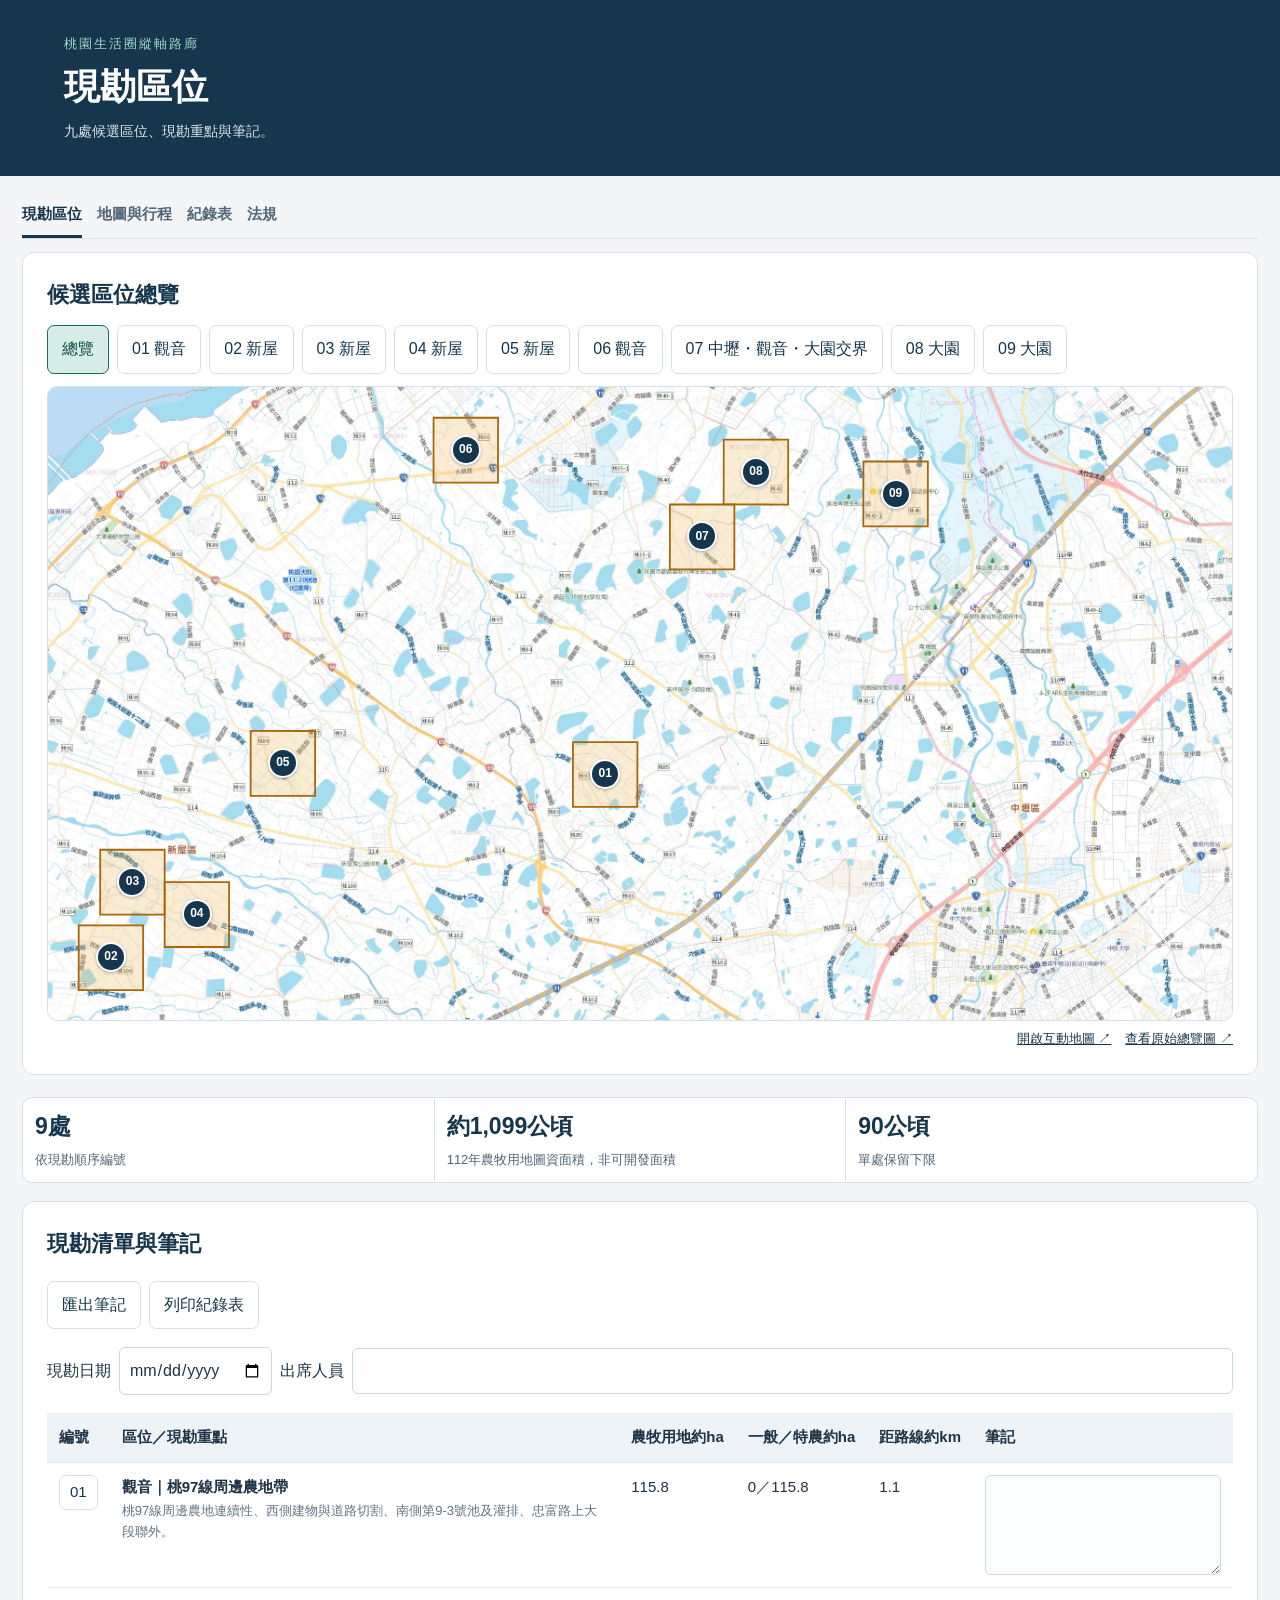
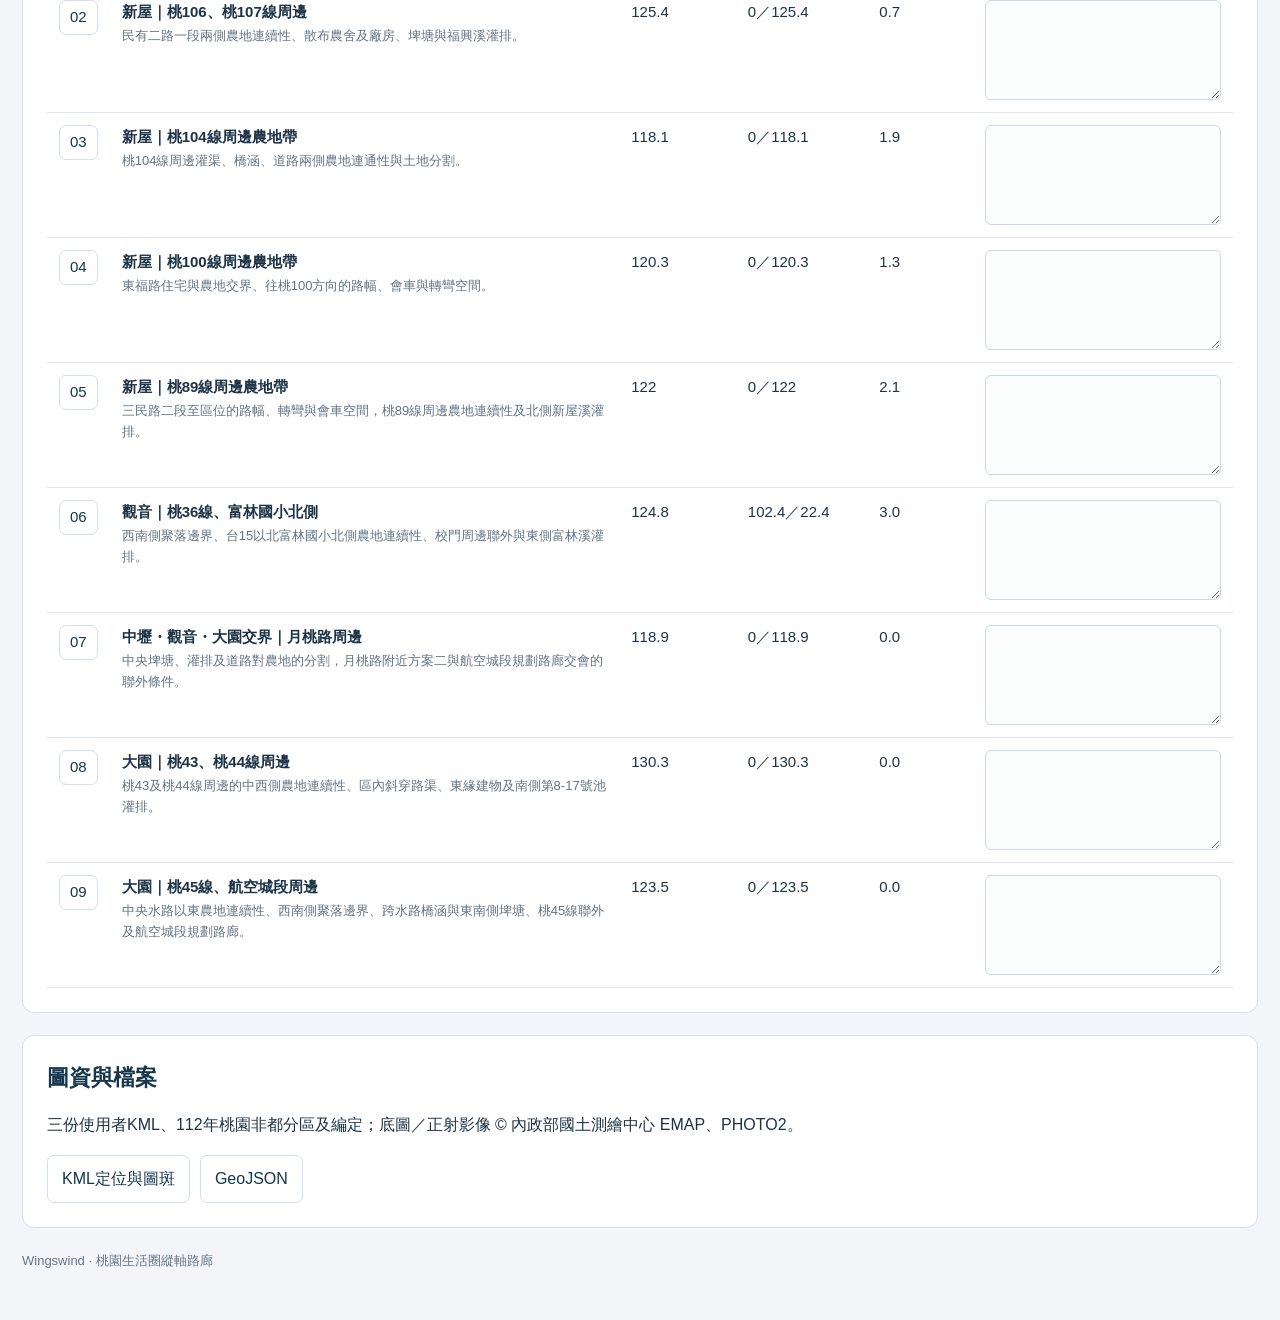
==== commit 64a3e070: "Publish land map modes and align corridor page headers" ====
--- a/public/taoyuan-corridor/index.html
+++ b/public/taoyuan-corridor/index.html
@@ -1,4 +1,4 @@
-<!doctype html><html lang="zh-Hant"><head><meta charset="utf-8"><meta name="viewport" content="width=device-width,initial-scale=1"><title>九處現勘區位與筆記</title><style>
+<!doctype html><html lang="zh-Hant"><head><meta charset="utf-8"><meta name="viewport" content="width=device-width,initial-scale=1"><title>現勘區位｜桃園生活圈縱軸路廊</title><style>
 *{box-sizing:border-box}body{margin:0;background:#f3f5f8;color:#1d3347;font-family:"Microsoft JhengHei",sans-serif;line-height:1.65}header{background:#15364c;color:white;padding:36px max(5vw,20px)}h1{margin:5px 0;font-size:clamp(24px,4vw,36px)}header p{margin:8px 0;max-width:950px;color:#dce7ee}.tag{font-size:13px;letter-spacing:2px;color:#9ed8cb}main{max-width:1400px;margin:auto;padding:24px}.stats{display:flex;gap:30px;flex-wrap:wrap;margin-bottom:20px}.stats strong{font-size:30px;color:#0c766b;display:block}.stats span{font-size:14px;color:#536577}.panel{background:white;border-radius:12px;padding:22px;margin-bottom:22px;box-shadow:0 3px 16px #213d5010}nav{display:flex;flex-wrap:wrap;gap:8px;margin:12px 0}button,.link{border:1px solid #d4dfe6;background:white;color:#15364c;border-radius:7px;padding:10px 14px;font:inherit;cursor:pointer;text-decoration:none}button.active{background:#15364c;color:white}button:hover{border-color:#0c766b}h2{font-size:22px;margin:0 0 12px}h3{margin:10px 0}#map{width:100%;display:block;border-radius:6px}#detail{border-left:4px solid #0c766b;padding:10px 15px;margin:14px 0;background:#f2f8f6}#detail:empty{display:none}.scroll{overflow:auto}table{width:100%;border-collapse:collapse;font-size:15px}th,td{text-align:left;border-bottom:1px solid #e1e7ec;padding:12px;vertical-align:top}th{background:#edf3f6;white-space:nowrap}td button{padding:4px 10px}small,.muted{color:#617384}details summary{cursor:pointer;font-weight:bold;padding:8px 0}.links{display:flex;flex-wrap:wrap;gap:10px}.note{color:#735b20;background:#fcf7e8;border-radius:8px;padding:12px 16px}.mapwrap{overflow:auto}footer{font-size:13px;color:#657789;margin:20px 0}@media(max-width:600px){main{padding:12px}.panel{padding:14px}.stats{gap:18px}th,td{padding:9px}.stats strong{font-size:25px}}@media print{nav,.links{display:none}body{background:white}.panel{box-shadow:none;break-inside:avoid}header{padding:15px;color:#15364c;background:white}header p{color:#536577}}
 
 .route{font-size:16px;margin:0}.route strong{color:#0c766b}.toolbar{display:flex;flex-wrap:wrap;align-items:center;gap:10px;margin:18px 0}.field{display:flex;align-items:center;gap:8px;flex-wrap:wrap}.field input{font:inherit;border:1px solid #ccd8df;border-radius:6px;padding:9px;max-width:100%;background:white;color:#1d3347}.field.people{flex:1}.field.people input{min-width:180px;flex:1}textarea{font:inherit;font-size:16px;display:block;width:100%;min-width:190px;min-height:100px;padding:10px;border:1px solid #cbd8df;border-radius:6px;resize:vertical;color:#1d3347;background:#fcfefe}textarea:focus{outline:2px solid #0c766b;outline-offset:1px}th.note-col{min-width:260px}td.note-col{min-width:260px}.save-status{font-size:13px;color:#617384;margin:10px 0}.save-status.error{color:#ad2929}.paper-records{display:none}.record-page .screen-only{display:none}.record-page .paper-records{display:block}.record{background:white;border-radius:10px;padding:24px;margin:0 0 22px;break-before:page}.record h2{font-size:22px}.record img{width:100%;height:auto;margin:10px 0}.record .papertext{display:none}.paper-meta{display:flex;gap:24px;flex-wrap:wrap;color:#536577;font-size:14px}.paper-meta strong{white-space:pre-wrap}.papertext{white-space:pre-wrap;overflow-wrap:anywhere;min-height:130px;line-height:2;background:repeating-linear-gradient(transparent,transparent 31px,#dce4e9 32px)}.record-focus{font-size:14px}nav#sitenav button{min-width:55px}.print-only{display:none}@media(max-width:650px){#site-table,#site-table tbody,#site-table tr,#site-table td{display:block;width:100%;min-width:0}#site-table thead{display:none}#site-table tr{padding:12px 0;border-bottom:1px solid #dce4e9}#site-table td{border:0;padding:5px 0;min-width:0}#site-table td[data-label]:before{content:attr(data-label)'：';font-size:13px;color:#617384}#site-table td.note-col:before{display:block;margin:4px 0}textarea{min-width:0}.field{width:100%}.field input{min-width:0!important}.record{padding:15px}}@media print{.screen-only,.toolbar,.links,.save-status,footer,.record-input{display:none!important}.paper-records,.print-only,.record .papertext{display:block!important}.record{background:white;border:0;border-top:2px solid #15364c;border-radius:0;padding:12px 0 0;margin:0;break-before:page;break-inside:avoid}.record:first-child{break-before:auto}.record img{max-height:100mm;object-fit:contain}.record h2{font-size:16pt}.record .papertext{min-height:42mm;font-size:11pt;line-height:8mm;background:repeating-linear-gradient(transparent,transparent 7.7mm,#dce4e9 8mm)}.paper-meta{font-size:10pt}header{padding:10px 0!important}header .tag,header>p{display:none}header h1{font-size:18pt}main{padding:0}@page{size:A4;margin:14mm}}
@@ -64,7 +64,7 @@
 .overview-pin{width:20px;height:20px;font-size:9px;border-width:1px}
 .overview-map-links{justify-content:flex-start}
 }
-</style><link rel="stylesheet" href="assets/handbook.css"></head><body class="handbook overview-page"><header><div class="tag">桃園生活圈縱軸路廊</div><h1>九處現勘區位與筆記</h1><p>依現勘動線編號，記錄各區位土地現用及整合條件。</p></header><main><nav class="project-nav" aria-label="專案分頁"><a href="index.html" aria-current="page">現勘區位</a><a href="field-visit.html">地圖與行程</a><a href="records.html">紀錄表</a><a href="regulations.html">法規</a></nav><div class="screen-only"><section class="panel" id="overview-map"><h2 id="maptitle" tabindex="-1">候選區位總覽</h2><nav id="sitenav" aria-label="現勘區位"><button type="button" data-id="all" class="active">總覽</button><button type="button" data-id="01">01 觀音</button><button type="button" data-id="02">02 新屋</button><button type="button" data-id="03">03 新屋</button><button type="button" data-id="04">04 新屋</button><button type="button" data-id="05">05 新屋</button><button type="button" data-id="06">06 觀音</button><button type="button" data-id="07">07 中壢・觀音・大園交界</button><button type="button" data-id="08">08 大園</button><button type="button" data-id="09">09 大園</button></nav><div class="overview-workbench"><div id="overview-graphic"><div class="overview-map-window"><div class="overview-map-art"><img src="assets/locator/overview-road.webp" width="3180" height="1362" alt="桃園生活圈縱軸路廊九處區位周邊道路圖"><svg class="overview-frames" viewBox="0 0 3180 1362" aria-hidden="true"><polygon points="1266.29,902.30 1266.44,763.01 1127.95,762.86 1127.80,902.15 1266.29,902.30"/><polygon points="204.39,1296.05 204.45,1156.79 65.99,1156.74 65.94,1295.99 204.39,1296.05"/><polygon points="250.62,1133.60 250.68,994.34 112.20,994.28 112.15,1133.54 250.62,1133.60"/><polygon points="389.04,1203.31 389.12,1064.04 250.65,1063.97 250.58,1203.24 389.04,1203.31"/><polygon points="573.88,878.46 573.97,739.17 435.47,739.08 435.39,878.37 573.88,878.46"/><polygon points="966.88,205.42 967.01,66.08 828.45,65.95 828.34,205.30 966.88,205.42"/><polygon points="1474.65,391.76 1474.83,252.43 1336.28,252.26 1336.12,391.59 1474.65,391.76"/><polygon points="1590.28,252.58 1590.46,113.24 1451.91,113.06 1451.74,252.40 1590.28,252.58"/><polygon points="1890.38,299.46 1890.59,160.11 1752.04,159.91 1751.85,299.25 1890.38,299.46"/></svg><button class="overview-pin" type="button" data-id="01" style="left:37.6453%;top:61.1292%" aria-label="查看區位 01">01</button><button class="overview-pin" type="button" data-id="02" style="left:4.2513%;top:90.0435%" aria-label="查看區位 02">02</button><button class="overview-pin" type="button" data-id="03" style="left:5.7048%;top:78.1159%" aria-label="查看區位 03">03</button><button class="overview-pin" type="button" data-id="04" style="left:10.0581%;top:83.2334%" aria-label="查看區位 04">04</button><button class="overview-pin" type="button" data-id="05" style="left:15.8703%;top:59.3808%" aria-label="查看區位 05">05</button><button class="overview-pin" type="button" data-id="06" style="left:28.2286%;top:9.9623%" aria-label="查看區位 06">06</button><button class="overview-pin" type="button" data-id="07" style="left:44.1972%;top:23.6426%" aria-label="查看區位 07">07</button><button class="overview-pin" type="button" data-id="08" style="left:47.8332%;top:13.4227%" aria-label="查看區位 08">08</button><button class="overview-pin" type="button" data-id="09" style="left:57.2709%;top:16.8635%" aria-label="查看區位 09">09</button></div></div><div class="overview-map-links"><a href="field-visit.html">開啟互動地圖 ↗</a><a href="assets/route-overview.webp" target="_blank" rel="noopener">查看原始總覽圖 ↗</a></div></div><a id="maplink" hidden href="assets/route-overview.webp" target="_blank" rel="noopener"><img id="map" src="assets/route-overview.webp" alt="依現勘順序編號的九處區位總覽"></a><div id="detail" aria-live="polite"></div></div></section><div class="stats handbook-stats"><div><strong>9處</strong><span>依現勘順序編號</span></div><div><strong>約1,099公頃</strong><span>112年農牧用地圖資面積，非可開發面積</span></div><div><strong>90公頃</strong><span>單處保留下限</span></div></div><section class="panel"><h2>現勘清單與筆記</h2><div class="links toolbar"><button type="button" id="export-notes">匯出筆記</button><button type="button" id="print-records">列印紀錄表</button></div><p id="save-status" class="save-status" role="status" aria-live="polite"></p><div class="toolbar"><label class="field">現勘日期<input id="visit-date" type="date" aria-label="現勘日期"></label><label class="field people">出席人員<input id="attendees" type="text" aria-label="出席人員"></label></div><div class="scroll"><table id="site-table"><thead><tr><th>編號</th><th>區位／現勘重點</th><th>農牧用地約ha</th><th>一般／特農約ha</th><th>距路線約km</th><th class="note-col">筆記</th></tr></thead><tbody><tr><td><button type="button" id="list-01" data-id="01">01</button></td><td><strong>觀音｜桃97線周邊農地帶</strong><div class="muted" style="font-size:13px">桃97線周邊農地連續性、西側建物與道路切割、南側第9-3號池及灌排、忠富路上大段聯外。</div></td><td data-label="農牧用地約ha">115.8</td><td data-label="一般／特農約ha">0／115.8</td><td data-label="距路線約km">1.1</td><td class="note-col" data-label="現勘筆記"><textarea data-note="24.987212,121.151242" aria-label="01筆記"></textarea></td></tr><tr><td><button type="button" id="list-02" data-id="02">02</button></td><td><strong>新屋｜桃106、桃107線周邊</strong><div class="muted" style="font-size:13px">民有二路一段兩側農地連續性、散布農舍及廠房、埤塘與福興溪灌排。</div></td><td data-label="農牧用地約ha">125.4</td><td data-label="一般／特農約ha">0／125.4</td><td data-label="距路線約km">0.7</td><td class="note-col" data-label="現勘筆記"><textarea data-note="24.957952,121.053462" aria-label="02筆記"></textarea></td></tr><tr><td><button type="button" id="list-03" data-id="03">03</button></td><td><strong>新屋｜桃104線周邊農地帶</strong><div class="muted" style="font-size:13px">桃104線周邊灌渠、橋涵、道路兩側農地連通性與土地分割。</div></td><td data-label="農牧用地約ha">118.1</td><td data-label="一般／特農約ha">0／118.1</td><td data-label="距路線約km">1.9</td><td class="note-col" data-label="現勘筆記"><textarea data-note="24.963929,121.057008" aria-label="03筆記"></textarea></td></tr><tr><td><button type="button" id="list-04" data-id="04">04</button></td><td><strong>新屋｜桃100線周邊農地帶</strong><div class="muted" style="font-size:13px">東福路住宅與農地交界、往桃100方向的路幅、會車與轉彎空間。</div></td><td data-label="農牧用地約ha">120.3</td><td data-label="一般／特農約ha">0／120.3</td><td data-label="距路線約km">1.3</td><td class="note-col" data-label="現勘筆記"><textarea data-note="24.966894,121.065977" aria-label="04筆記"></textarea></td></tr><tr><td><button type="button" id="list-05" data-id="05">05</button></td><td><strong>新屋｜桃89線周邊農地帶</strong><div class="muted" style="font-size:13px">三民路二段至區位的路幅、轉彎與會車空間，桃89線周邊農地連續性及北側新屋溪灌排。</div></td><td data-label="農牧用地約ha">122</td><td data-label="一般／特農約ha">0／122</td><td data-label="距路線約km">2.1</td><td class="note-col" data-label="現勘筆記"><textarea data-note="24.982676,121.084723" aria-label="05筆記"></textarea></td></tr><tr><td><button type="button" id="list-06" data-id="06">06</button></td><td><strong>觀音｜桃36線、富林國小北側</strong><div class="muted" style="font-size:13px">西南側聚落邊界、台15以北富林國小北側農地連續性、校門周邊聯外與東側富林溪灌排。</div></td><td data-label="農牧用地約ha">124.8</td><td data-label="一般／特農約ha">102.4／22.4</td><td data-label="距路線約km">3.0</td><td class="note-col" data-label="現勘筆記"><textarea data-note="25.039996,121.119078" aria-label="06筆記"></textarea></td></tr><tr><td><button type="button" id="list-07" data-id="07">07</button></td><td><strong>中壢・觀音・大園交界｜月桃路周邊</strong><div class="muted" style="font-size:13px">中央埤塘、灌排及道路對農地的分割，月桃路附近方案二與航空城段規劃路廊交會的聯外條件。</div></td><td data-label="農牧用地約ha">118.9</td><td data-label="一般／特農約ha">0／118.9</td><td data-label="距路線約km">0.0</td><td class="note-col" data-label="現勘筆記"><textarea data-note="25.028711,121.164520" aria-label="07筆記"></textarea></td></tr><tr><td><button type="button" id="list-08" data-id="08">08</button></td><td><strong>大園｜桃43、桃44線周邊</strong><div class="muted" style="font-size:13px">桃43及桃44線周邊的中西側農地連續性、區內斜穿路渠、東緣建物及南側第8-17號池灌排。</div></td><td data-label="農牧用地約ha">130.3</td><td data-label="一般／特農約ha">0／130.3</td><td data-label="距路線約km">0.0</td><td class="note-col" data-label="現勘筆記"><textarea data-note="25.036767,121.169957" aria-label="08筆記"></textarea></td></tr><tr><td><button type="button" id="list-09" data-id="09">09</button></td><td><strong>大園｜桃45線、航空城段周邊</strong><div class="muted" style="font-size:13px">中央水路以東農地連續性、西南側聚落邊界、跨水路橋涵與東南側埤塘、桃45線聯外及航空城段規劃路廊。</div></td><td data-label="農牧用地約ha">123.5</td><td data-label="一般／特農約ha">0／123.5</td><td data-label="距路線約km">0.0</td><td class="note-col" data-label="現勘筆記"><textarea data-note="25.032086,121.204481" aria-label="09筆記"></textarea></td></tr></tbody></table></div></section></div><div class="paper-records"><section class="record"><h2>01 觀音｜桃97線周邊農地帶</h2><div class="paper-meta"><span>現勘日期：<strong data-print-date></strong></span><span>出席人員：<strong data-print-people></strong></span><span>農牧用地約115.8公頃</span></div><img src="assets/route-01.webp" alt="01道路與影像"><p class="record-focus">現勘重點：桃97線周邊農地連續性、西側建物與道路切割、南側第9-3號池及灌排、忠富路上大段聯外。</p><h3>現勘筆記</h3><div class="papertext" data-paper="24.987212,121.151242"></div></section><section class="record"><h2>02 新屋｜桃106、桃107線周邊</h2><div class="paper-meta"><span>現勘日期：<strong data-print-date></strong></span><span>出席人員：<strong data-print-people></strong></span><span>農牧用地約125.4公頃</span></div><img src="assets/route-02.webp" alt="02道路與影像"><p class="record-focus">現勘重點：民有二路一段兩側農地連續性、散布農舍及廠房、埤塘與福興溪灌排。</p><h3>現勘筆記</h3><div class="papertext" data-paper="24.957952,121.053462"></div></section><section class="record"><h2>03 新屋｜桃104線周邊農地帶</h2><div class="paper-meta"><span>現勘日期：<strong data-print-date></strong></span><span>出席人員：<strong data-print-people></strong></span><span>農牧用地約118.1公頃</span></div><img src="assets/route-03.webp" alt="03道路與影像"><p class="record-focus">現勘重點：桃104線周邊灌渠、橋涵、道路兩側農地連通性與土地分割。</p><h3>現勘筆記</h3><div class="papertext" data-paper="24.963929,121.057008"></div></section><section class="record"><h2>04 新屋｜桃100線周邊農地帶</h2><div class="paper-meta"><span>現勘日期：<strong data-print-date></strong></span><span>出席人員：<strong data-print-people></strong></span><span>農牧用地約120.3公頃</span></div><img src="assets/route-04.webp" alt="04道路與影像"><p class="record-focus">現勘重點：東福路住宅與農地交界、往桃100方向的路幅、會車與轉彎空間。</p><h3>現勘筆記</h3><div class="papertext" data-paper="24.966894,121.065977"></div></section><section class="record"><h2>05 新屋｜桃89線周邊農地帶</h2><div class="paper-meta"><span>現勘日期：<strong data-print-date></strong></span><span>出席人員：<strong data-print-people></strong></span><span>農牧用地約122公頃</span></div><img src="assets/route-05.webp" alt="05道路與影像"><p class="record-focus">現勘重點：三民路二段至區位的路幅、轉彎與會車空間，桃89線周邊農地連續性及北側新屋溪灌排。</p><h3>現勘筆記</h3><div class="papertext" data-paper="24.982676,121.084723"></div></section><section class="record"><h2>06 觀音｜桃36線、富林國小北側</h2><div class="paper-meta"><span>現勘日期：<strong data-print-date></strong></span><span>出席人員：<strong data-print-people></strong></span><span>農牧用地約124.8公頃</span></div><img src="assets/route-06.webp" alt="06道路與影像"><p class="record-focus">現勘重點：西南側聚落邊界、台15以北富林國小北側農地連續性、校門周邊聯外與東側富林溪灌排。</p><h3>現勘筆記</h3><div class="papertext" data-paper="25.039996,121.119078"></div></section><section class="record"><h2>07 中壢・觀音・大園交界｜月桃路周邊</h2><div class="paper-meta"><span>現勘日期：<strong data-print-date></strong></span><span>出席人員：<strong data-print-people></strong></span><span>農牧用地約118.9公頃</span></div><img src="assets/route-07.webp" alt="07道路與影像"><p class="record-focus">現勘重點：中央埤塘、灌排及道路對農地的分割，月桃路附近方案二與航空城段規劃路廊交會的聯外條件。</p><h3>現勘筆記</h3><div class="papertext" data-paper="25.028711,121.164520"></div></section><section class="record"><h2>08 大園｜桃43、桃44線周邊</h2><div class="paper-meta"><span>現勘日期：<strong data-print-date></strong></span><span>出席人員：<strong data-print-people></strong></span><span>農牧用地約130.3公頃</span></div><img src="assets/route-08.webp" alt="08道路與影像"><p class="record-focus">現勘重點：桃43及桃44線周邊的中西側農地連續性、區內斜穿路渠、東緣建物及南側第8-17號池灌排。</p><h3>現勘筆記</h3><div class="papertext" data-paper="25.036767,121.169957"></div></section><section class="record"><h2>09 大園｜桃45線、航空城段周邊</h2><div class="paper-meta"><span>現勘日期：<strong data-print-date></strong></span><span>出席人員：<strong data-print-people></strong></span><span>農牧用地約123.5公頃</span></div><img src="assets/route-09.webp" alt="09道路與影像"><p class="record-focus">現勘重點：中央水路以東農地連續性、西南側聚落邊界、跨水路橋涵與東南側埤塘、桃45線聯外及航空城段規劃路廊。</p><h3>現勘筆記</h3><div class="papertext" data-paper="25.032086,121.204481"></div></section></div><section class="panel screen-only"><h2>圖資與檔案</h2><p>三份使用者KML、112年桃園非都分區及編定；底圖／正射影像 © 內政部國土測繪中心 EMAP、PHOTO2。</p><div class="links"><a class="link" href="sites.kml">KML定位與圖斑</a><a class="link" href="sites.geojson">GeoJSON</a></div></section><footer>Wingswind · 桃園生活圈縱軸路廊</footer></main><script>
+</style><link rel="stylesheet" href="assets/handbook.css"></head><body class="handbook overview-page"><header class="project-hero"><div class="project-label">桃園生活圈縱軸路廊</div><h1>現勘區位</h1><p>九處候選區位、現勘重點與筆記。</p></header><main><nav class="project-nav" aria-label="專案分頁"><a href="index.html" aria-current="page">現勘區位</a><a href="field-visit.html">地圖與行程</a><a href="records.html">紀錄表</a><a href="regulations.html">法規</a></nav><div class="screen-only"><section class="panel" id="overview-map"><h2 id="maptitle" tabindex="-1">候選區位總覽</h2><nav id="sitenav" aria-label="現勘區位"><button type="button" data-id="all" class="active">總覽</button><button type="button" data-id="01">01 觀音</button><button type="button" data-id="02">02 新屋</button><button type="button" data-id="03">03 新屋</button><button type="button" data-id="04">04 新屋</button><button type="button" data-id="05">05 新屋</button><button type="button" data-id="06">06 觀音</button><button type="button" data-id="07">07 中壢・觀音・大園交界</button><button type="button" data-id="08">08 大園</button><button type="button" data-id="09">09 大園</button></nav><div class="overview-workbench"><div id="overview-graphic"><div class="overview-map-window"><div class="overview-map-art"><img src="assets/locator/overview-road.webp" width="3180" height="1362" alt="桃園生活圈縱軸路廊九處區位周邊道路圖"><svg class="overview-frames" viewBox="0 0 3180 1362" aria-hidden="true"><polygon points="1266.29,902.30 1266.44,763.01 1127.95,762.86 1127.80,902.15 1266.29,902.30"/><polygon points="204.39,1296.05 204.45,1156.79 65.99,1156.74 65.94,1295.99 204.39,1296.05"/><polygon points="250.62,1133.60 250.68,994.34 112.20,994.28 112.15,1133.54 250.62,1133.60"/><polygon points="389.04,1203.31 389.12,1064.04 250.65,1063.97 250.58,1203.24 389.04,1203.31"/><polygon points="573.88,878.46 573.97,739.17 435.47,739.08 435.39,878.37 573.88,878.46"/><polygon points="966.88,205.42 967.01,66.08 828.45,65.95 828.34,205.30 966.88,205.42"/><polygon points="1474.65,391.76 1474.83,252.43 1336.28,252.26 1336.12,391.59 1474.65,391.76"/><polygon points="1590.28,252.58 1590.46,113.24 1451.91,113.06 1451.74,252.40 1590.28,252.58"/><polygon points="1890.38,299.46 1890.59,160.11 1752.04,159.91 1751.85,299.25 1890.38,299.46"/></svg><button class="overview-pin" type="button" data-id="01" style="left:37.6453%;top:61.1292%" aria-label="查看區位 01">01</button><button class="overview-pin" type="button" data-id="02" style="left:4.2513%;top:90.0435%" aria-label="查看區位 02">02</button><button class="overview-pin" type="button" data-id="03" style="left:5.7048%;top:78.1159%" aria-label="查看區位 03">03</button><button class="overview-pin" type="button" data-id="04" style="left:10.0581%;top:83.2334%" aria-label="查看區位 04">04</button><button class="overview-pin" type="button" data-id="05" style="left:15.8703%;top:59.3808%" aria-label="查看區位 05">05</button><button class="overview-pin" type="button" data-id="06" style="left:28.2286%;top:9.9623%" aria-label="查看區位 06">06</button><button class="overview-pin" type="button" data-id="07" style="left:44.1972%;top:23.6426%" aria-label="查看區位 07">07</button><button class="overview-pin" type="button" data-id="08" style="left:47.8332%;top:13.4227%" aria-label="查看區位 08">08</button><button class="overview-pin" type="button" data-id="09" style="left:57.2709%;top:16.8635%" aria-label="查看區位 09">09</button></div></div><div class="overview-map-links"><a href="field-visit.html">開啟互動地圖 ↗</a><a href="assets/route-overview.webp" target="_blank" rel="noopener">查看原始總覽圖 ↗</a></div></div><a id="maplink" hidden href="assets/route-overview.webp" target="_blank" rel="noopener"><img id="map" src="assets/route-overview.webp" alt="依現勘順序編號的九處區位總覽"></a><div id="detail" aria-live="polite"></div></div></section><div class="stats handbook-stats"><div><strong>9處</strong><span>依現勘順序編號</span></div><div><strong>約1,099公頃</strong><span>112年農牧用地圖資面積，非可開發面積</span></div><div><strong>90公頃</strong><span>單處保留下限</span></div></div><section class="panel"><h2>現勘清單與筆記</h2><div class="links toolbar"><button type="button" id="export-notes">匯出筆記</button><button type="button" id="print-records">列印紀錄表</button></div><p id="save-status" class="save-status" role="status" aria-live="polite"></p><div class="toolbar"><label class="field">現勘日期<input id="visit-date" type="date" aria-label="現勘日期"></label><label class="field people">出席人員<input id="attendees" type="text" aria-label="出席人員"></label></div><div class="scroll"><table id="site-table"><thead><tr><th>編號</th><th>區位／現勘重點</th><th>農牧用地約ha</th><th>一般／特農約ha</th><th>距路線約km</th><th class="note-col">筆記</th></tr></thead><tbody><tr><td><button type="button" id="list-01" data-id="01">01</button></td><td><strong>觀音｜桃97線周邊農地帶</strong><div class="muted" style="font-size:13px">桃97線周邊農地連續性、西側建物與道路切割、南側第9-3號池及灌排、忠富路上大段聯外。</div></td><td data-label="農牧用地約ha">115.8</td><td data-label="一般／特農約ha">0／115.8</td><td data-label="距路線約km">1.1</td><td class="note-col" data-label="現勘筆記"><textarea data-note="24.987212,121.151242" aria-label="01筆記"></textarea></td></tr><tr><td><button type="button" id="list-02" data-id="02">02</button></td><td><strong>新屋｜桃106、桃107線周邊</strong><div class="muted" style="font-size:13px">民有二路一段兩側農地連續性、散布農舍及廠房、埤塘與福興溪灌排。</div></td><td data-label="農牧用地約ha">125.4</td><td data-label="一般／特農約ha">0／125.4</td><td data-label="距路線約km">0.7</td><td class="note-col" data-label="現勘筆記"><textarea data-note="24.957952,121.053462" aria-label="02筆記"></textarea></td></tr><tr><td><button type="button" id="list-03" data-id="03">03</button></td><td><strong>新屋｜桃104線周邊農地帶</strong><div class="muted" style="font-size:13px">桃104線周邊灌渠、橋涵、道路兩側農地連通性與土地分割。</div></td><td data-label="農牧用地約ha">118.1</td><td data-label="一般／特農約ha">0／118.1</td><td data-label="距路線約km">1.9</td><td class="note-col" data-label="現勘筆記"><textarea data-note="24.963929,121.057008" aria-label="03筆記"></textarea></td></tr><tr><td><button type="button" id="list-04" data-id="04">04</button></td><td><strong>新屋｜桃100線周邊農地帶</strong><div class="muted" style="font-size:13px">東福路住宅與農地交界、往桃100方向的路幅、會車與轉彎空間。</div></td><td data-label="農牧用地約ha">120.3</td><td data-label="一般／特農約ha">0／120.3</td><td data-label="距路線約km">1.3</td><td class="note-col" data-label="現勘筆記"><textarea data-note="24.966894,121.065977" aria-label="04筆記"></textarea></td></tr><tr><td><button type="button" id="list-05" data-id="05">05</button></td><td><strong>新屋｜桃89線周邊農地帶</strong><div class="muted" style="font-size:13px">三民路二段至區位的路幅、轉彎與會車空間，桃89線周邊農地連續性及北側新屋溪灌排。</div></td><td data-label="農牧用地約ha">122</td><td data-label="一般／特農約ha">0／122</td><td data-label="距路線約km">2.1</td><td class="note-col" data-label="現勘筆記"><textarea data-note="24.982676,121.084723" aria-label="05筆記"></textarea></td></tr><tr><td><button type="button" id="list-06" data-id="06">06</button></td><td><strong>觀音｜桃36線、富林國小北側</strong><div class="muted" style="font-size:13px">西南側聚落邊界、台15以北富林國小北側農地連續性、校門周邊聯外與東側富林溪灌排。</div></td><td data-label="農牧用地約ha">124.8</td><td data-label="一般／特農約ha">102.4／22.4</td><td data-label="距路線約km">3.0</td><td class="note-col" data-label="現勘筆記"><textarea data-note="25.039996,121.119078" aria-label="06筆記"></textarea></td></tr><tr><td><button type="button" id="list-07" data-id="07">07</button></td><td><strong>中壢・觀音・大園交界｜月桃路周邊</strong><div class="muted" style="font-size:13px">中央埤塘、灌排及道路對農地的分割，月桃路附近方案二與航空城段規劃路廊交會的聯外條件。</div></td><td data-label="農牧用地約ha">118.9</td><td data-label="一般／特農約ha">0／118.9</td><td data-label="距路線約km">0.0</td><td class="note-col" data-label="現勘筆記"><textarea data-note="25.028711,121.164520" aria-label="07筆記"></textarea></td></tr><tr><td><button type="button" id="list-08" data-id="08">08</button></td><td><strong>大園｜桃43、桃44線周邊</strong><div class="muted" style="font-size:13px">桃43及桃44線周邊的中西側農地連續性、區內斜穿路渠、東緣建物及南側第8-17號池灌排。</div></td><td data-label="農牧用地約ha">130.3</td><td data-label="一般／特農約ha">0／130.3</td><td data-label="距路線約km">0.0</td><td class="note-col" data-label="現勘筆記"><textarea data-note="25.036767,121.169957" aria-label="08筆記"></textarea></td></tr><tr><td><button type="button" id="list-09" data-id="09">09</button></td><td><strong>大園｜桃45線、航空城段周邊</strong><div class="muted" style="font-size:13px">中央水路以東農地連續性、西南側聚落邊界、跨水路橋涵與東南側埤塘、桃45線聯外及航空城段規劃路廊。</div></td><td data-label="農牧用地約ha">123.5</td><td data-label="一般／特農約ha">0／123.5</td><td data-label="距路線約km">0.0</td><td class="note-col" data-label="現勘筆記"><textarea data-note="25.032086,121.204481" aria-label="09筆記"></textarea></td></tr></tbody></table></div></section></div><div class="paper-records"><section class="record"><h2>01 觀音｜桃97線周邊農地帶</h2><div class="paper-meta"><span>現勘日期：<strong data-print-date></strong></span><span>出席人員：<strong data-print-people></strong></span><span>農牧用地約115.8公頃</span></div><img src="assets/route-01.webp" alt="01道路與影像"><p class="record-focus">現勘重點：桃97線周邊農地連續性、西側建物與道路切割、南側第9-3號池及灌排、忠富路上大段聯外。</p><h3>現勘筆記</h3><div class="papertext" data-paper="24.987212,121.151242"></div></section><section class="record"><h2>02 新屋｜桃106、桃107線周邊</h2><div class="paper-meta"><span>現勘日期：<strong data-print-date></strong></span><span>出席人員：<strong data-print-people></strong></span><span>農牧用地約125.4公頃</span></div><img src="assets/route-02.webp" alt="02道路與影像"><p class="record-focus">現勘重點：民有二路一段兩側農地連續性、散布農舍及廠房、埤塘與福興溪灌排。</p><h3>現勘筆記</h3><div class="papertext" data-paper="24.957952,121.053462"></div></section><section class="record"><h2>03 新屋｜桃104線周邊農地帶</h2><div class="paper-meta"><span>現勘日期：<strong data-print-date></strong></span><span>出席人員：<strong data-print-people></strong></span><span>農牧用地約118.1公頃</span></div><img src="assets/route-03.webp" alt="03道路與影像"><p class="record-focus">現勘重點：桃104線周邊灌渠、橋涵、道路兩側農地連通性與土地分割。</p><h3>現勘筆記</h3><div class="papertext" data-paper="24.963929,121.057008"></div></section><section class="record"><h2>04 新屋｜桃100線周邊農地帶</h2><div class="paper-meta"><span>現勘日期：<strong data-print-date></strong></span><span>出席人員：<strong data-print-people></strong></span><span>農牧用地約120.3公頃</span></div><img src="assets/route-04.webp" alt="04道路與影像"><p class="record-focus">現勘重點：東福路住宅與農地交界、往桃100方向的路幅、會車與轉彎空間。</p><h3>現勘筆記</h3><div class="papertext" data-paper="24.966894,121.065977"></div></section><section class="record"><h2>05 新屋｜桃89線周邊農地帶</h2><div class="paper-meta"><span>現勘日期：<strong data-print-date></strong></span><span>出席人員：<strong data-print-people></strong></span><span>農牧用地約122公頃</span></div><img src="assets/route-05.webp" alt="05道路與影像"><p class="record-focus">現勘重點：三民路二段至區位的路幅、轉彎與會車空間，桃89線周邊農地連續性及北側新屋溪灌排。</p><h3>現勘筆記</h3><div class="papertext" data-paper="24.982676,121.084723"></div></section><section class="record"><h2>06 觀音｜桃36線、富林國小北側</h2><div class="paper-meta"><span>現勘日期：<strong data-print-date></strong></span><span>出席人員：<strong data-print-people></strong></span><span>農牧用地約124.8公頃</span></div><img src="assets/route-06.webp" alt="06道路與影像"><p class="record-focus">現勘重點：西南側聚落邊界、台15以北富林國小北側農地連續性、校門周邊聯外與東側富林溪灌排。</p><h3>現勘筆記</h3><div class="papertext" data-paper="25.039996,121.119078"></div></section><section class="record"><h2>07 中壢・觀音・大園交界｜月桃路周邊</h2><div class="paper-meta"><span>現勘日期：<strong data-print-date></strong></span><span>出席人員：<strong data-print-people></strong></span><span>農牧用地約118.9公頃</span></div><img src="assets/route-07.webp" alt="07道路與影像"><p class="record-focus">現勘重點：中央埤塘、灌排及道路對農地的分割，月桃路附近方案二與航空城段規劃路廊交會的聯外條件。</p><h3>現勘筆記</h3><div class="papertext" data-paper="25.028711,121.164520"></div></section><section class="record"><h2>08 大園｜桃43、桃44線周邊</h2><div class="paper-meta"><span>現勘日期：<strong data-print-date></strong></span><span>出席人員：<strong data-print-people></strong></span><span>農牧用地約130.3公頃</span></div><img src="assets/route-08.webp" alt="08道路與影像"><p class="record-focus">現勘重點：桃43及桃44線周邊的中西側農地連續性、區內斜穿路渠、東緣建物及南側第8-17號池灌排。</p><h3>現勘筆記</h3><div class="papertext" data-paper="25.036767,121.169957"></div></section><section class="record"><h2>09 大園｜桃45線、航空城段周邊</h2><div class="paper-meta"><span>現勘日期：<strong data-print-date></strong></span><span>出席人員：<strong data-print-people></strong></span><span>農牧用地約123.5公頃</span></div><img src="assets/route-09.webp" alt="09道路與影像"><p class="record-focus">現勘重點：中央水路以東農地連續性、西南側聚落邊界、跨水路橋涵與東南側埤塘、桃45線聯外及航空城段規劃路廊。</p><h3>現勘筆記</h3><div class="papertext" data-paper="25.032086,121.204481"></div></section></div><section class="panel screen-only"><h2>圖資與檔案</h2><p>三份使用者KML、112年桃園非都分區及編定；底圖／正射影像 © 內政部國土測繪中心 EMAP、PHOTO2。</p><div class="links"><a class="link" href="sites.kml">KML定位與圖斑</a><a class="link" href="sites.geojson">GeoJSON</a></div></section><footer>Wingswind · 桃園生活圈縱軸路廊</footer></main><script>
 const data=[{"編號":"01","行政區":"觀音區","概估農牧用地公頃":115.8,"觀察外框公頃":144.0,"一般農業區公頃":0.0,"特定農業區公頃":115.8,"圖斑構成":"鄰接農地帶（細路／窄隙分隔待現勘）","最近路線":"01.方案一新屋-中間-觀音","距路線最近公尺":1071,"距路線超過3公里部分公頃":0.0,"經度":121.151242,"緯度":24.987212,"鄰近原六點":"無","現勘重點":"桃97線周邊農地連續性、西側建物與道路切割、南側第9-3號池及灌排、忠富路上大段聯外。","狀態":"建議現勘；面積為112年農牧用地概估，非可開發面積","初篩序號":"12","區位名稱":"觀音｜桃97線周邊農地帶","影像判讀":"桃97線周邊農地連續性、西側建物與道路切割、南側第9-3號池及灌排、忠富路上大段聯外。","位置識別":"24.987212,121.151242"},{"編號":"02","行政區":"新屋區","概估農牧用地公頃":125.4,"觀察外框公頃":144.0,"一般農業區公頃":0.0,"特定農業區公頃":125.4,"圖斑構成":"鄰接農地帶（細路／窄隙分隔待現勘）","最近路線":"01.方案一新屋-中間-觀音","距路線最近公尺":684,"距路線超過3公里部分公頃":0.0,"經度":121.053462,"緯度":24.957952,"鄰近原六點":"無","現勘重點":"民有二路一段兩側農地連續性、散布農舍及廠房、埤塘與福興溪灌排。","狀態":"建議現勘；面積為112年農牧用地概估，非可開發面積","初篩序號":"15","區位名稱":"新屋｜桃106、桃107線周邊","影像判讀":"民有二路一段兩側農地連續性、散布農舍及廠房、埤塘與福興溪灌排。","位置識別":"24.957952,121.053462"},{"編號":"03","行政區":"新屋區","概估農牧用地公頃":118.1,"觀察外框公頃":144.0,"一般農業區公頃":0.0,"特定農業區公頃":118.1,"圖斑構成":"鄰接農地帶（細路／窄隙分隔待現勘）","最近路線":"01.方案一新屋-中間-觀音","距路線最近公尺":1928,"距路線超過3公里部分公頃":24.1,"經度":121.057008,"緯度":24.963929,"鄰近原六點":"無","現勘重點":"桃104線周邊灌渠、橋涵、道路兩側農地連通性與土地分割。","狀態":"建議現勘；面積為112年農牧用地概估，非可開發面積","初篩序號":"13","區位名稱":"新屋｜桃104線周邊農地帶","影像判讀":"桃104線周邊灌渠、橋涵、道路兩側農地連通性與土地分割。","位置識別":"24.963929,121.057008"},{"編號":"04","行政區":"新屋區","概估農牧用地公頃":120.3,"觀察外框公頃":144.0,"一般農業區公頃":0.0,"特定農業區公頃":120.3,"圖斑構成":"鄰接農地帶（細路／窄隙分隔待現勘）","最近路線":"01.方案一新屋-中間-觀音","距路線最近公尺":1252,"距路線超過3公里部分公頃":0.0,"經度":121.065977,"緯度":24.966894,"鄰近原六點":"無","現勘重點":"東福路住宅與農地交界、往桃100方向的路幅、會車與轉彎空間。","狀態":"建議現勘；面積為112年農牧用地概估，非可開發面積","初篩序號":"14","區位名稱":"新屋｜桃100線周邊農地帶","影像判讀":"東福路住宅與農地交界、往桃100方向的路幅、會車與轉彎空間。","位置識別":"24.966894,121.065977"},{"編號":"05","行政區":"新屋區","概估農牧用地公頃":122.0,"觀察外框公頃":144.0,"一般農業區公頃":0.0,"特定農業區公頃":122.0,"圖斑構成":"鄰接農地帶（細路／窄隙分隔待現勘）","最近路線":"01.方案一新屋-中間-觀音","距路線最近公尺":2126,"距路線超過3公里部分公頃":44.0,"經度":121.084723,"緯度":24.982676,"鄰近原六點":"無","現勘重點":"三民路二段至區位的路幅、轉彎與會車空間，桃89線周邊農地連續性及北側新屋溪灌排。","狀態":"建議現勘；面積為112年農牧用地概估，非可開發面積","初篩序號":"11","區位名稱":"新屋｜桃89線周邊農地帶","影像判讀":"三民路二段至區位的路幅、轉彎與會車空間，桃89線周邊農地連續性及北側新屋溪灌排。","位置識別":"24.982676,121.084723"},{"編號":"06","行政區":"觀音區","概估農牧用地公頃":124.8,"觀察外框公頃":144.0,"一般農業區公頃":102.4,"特定農業區公頃":22.4,"圖斑構成":"鄰接農地帶（細路／窄隙分隔待現勘）","最近路線":"01.方案一新屋-中間-觀音","距路線最近公尺":3016,"距路線超過3公里部分公頃":124.8,"經度":121.119078,"緯度":25.039996,"鄰近原六點":"無","現勘重點":"西南側聚落邊界、台15以北富林國小北側農地連續性、校門周邊聯外與東側富林溪灌排。","狀態":"建議現勘；面積為112年農牧用地概估，非可開發面積","初篩序號":"04","區位名稱":"觀音｜桃36線、富林國小北側","影像判讀":"西南側聚落邊界、台15以北富林國小北側農地連續性、校門周邊聯外與東側富林溪灌排。","位置識別":"25.039996,121.119078"},{"編號":"07","行政區":"中壢區、觀音區、大園區","概估農牧用地公頃":118.9,"觀察外框公頃":144.0,"一般農業區公頃":0.0,"特定農業區公頃":118.9,"圖斑構成":"鄰接農地帶（細路／窄隙分隔待現勘）","最近路線":"01.方案一新屋-中間-觀音","距路線最近公尺":0,"距路線超過3公里部分公頃":0.0,"經度":121.16452,"緯度":25.028711,"鄰近原六點":"無","現勘重點":"中央埤塘、灌排及道路對農地的分割，月桃路附近方案二與航空城段規劃路廊交會的聯外條件。","狀態":"建議現勘；面積為112年農牧用地概估，非可開發面積","初篩序號":"09","區位名稱":"中壢・觀音・大園交界｜月桃路周邊","影像判讀":"中央埤塘、灌排及道路對農地的分割，月桃路附近方案二與航空城段規劃路廊交會的聯外條件。","位置識別":"25.028711,121.164520"},{"編號":"08","行政區":"大園區","概估農牧用地公頃":130.3,"觀察外框公頃":144.0,"一般農業區公頃":0.0,"特定農業區公頃":130.3,"圖斑構成":"鄰接農地帶（細路／窄隙分隔待現勘）","最近路線":"03.航空城段","距路線最近公尺":0,"距路線超過3公里部分公頃":0.0,"經度":121.169957,"緯度":25.036767,"鄰近原六點":"無","現勘重點":"桃43及桃44線周邊的中西側農地連續性、區內斜穿路渠、東緣建物及南側第8-17號池灌排。","狀態":"建議現勘；面積為112年農牧用地概估，非可開發面積","初篩序號":"05","區位名稱":"大園｜桃43、桃44線周邊","影像判讀":"桃43及桃44線周邊的中西側農地連續性、區內斜穿路渠、東緣建物及南側第8-17號池灌排。","位置識別":"25.036767,121.169957"},{"編號":"09","行政區":"大園區","概估農牧用地公頃":123.5,"觀察外框公頃":144.0,"一般農業區公頃":0.0,"特定農業區公頃":123.5,"圖斑構成":"鄰接農地帶（細路／窄隙分隔待現勘）","最近路線":"03.航空城段","距路線最近公尺":0,"距路線超過3公里部分公頃":0.0,"經度":121.204481,"緯度":25.032086,"鄰近原六點":"無","現勘重點":"中央水路以東農地連續性、西南側聚落邊界、跨水路橋涵與東南側埤塘、桃45線聯外及航空城段規劃路廊。","狀態":"建議現勘；面積為112年農牧用地概估，非可開發面積","初篩序號":"06","區位名稱":"大園｜桃45線、航空城段周邊","影像判讀":"中央水路以東農地連續性、西南側聚落邊界、跨水路橋涵與東南側埤塘、桃45線聯外及航空城段規劃路廊。","位置識別":"25.032086,121.204481"}],storeKey='taoyuan-fieldnotes-90ha-v1';let state={date:'',people:'',notes:{}};
 try{const saved=JSON.parse(localStorage.getItem(storeKey)||'null');if(saved&&typeof saved==='object'){state.date=typeof saved.date==='string'?saved.date:'';state.people=typeof saved.people==='string'?saved.people:'';if(saved.notes&&typeof saved.notes==='object'&&!Array.isArray(saved.notes))state.notes=saved.notes}}catch(e){}
 const dateInput=document.getElementById('visit-date'),peopleInput=document.getElementById('attendees'),status=document.getElementById('save-status');dateInput.value=state.date;peopleInput.value=state.people;
--- a/public/taoyuan-corridor/assets/handbook.css
+++ b/public/taoyuan-corridor/assets/handbook.css
@@ -1,14 +1,14 @@
 
 @media screen{
 .handbook{--ink:#15364c;--green:#176d63;--muted:#526676;--line:#d6e0e7;margin:0;background:#f3f5f8;color:#1d3347;font:16px/1.65 "Microsoft JhengHei",sans-serif}
-.handbook>header{max-width:none;margin:0;border:0;padding:clamp(16px,3.5vw,33px) max(5vw,18px);background:var(--ink);color:white}
-.handbook>header h1{margin:3px 0;color:white;font-size:clamp(25px,3.6vw,36px);line-height:1.65}
-.handbook>header :is(.tag,.eyebrow){margin:0;color:#9ed8cb;font-size:13px;letter-spacing:2px}
-.handbook>header p:not(.eyebrow){margin:3px 0 0;color:#dce7ee;font-size:14px}
+.handbook>.project-hero{box-sizing:border-box;display:block;width:100%;max-width:none;margin:0;border:0;padding:clamp(16px,3.5vw,33px) max(5vw,18px);background:var(--ink);color:white}
+.handbook>.project-hero h1{margin:3px 0;color:white;font-size:clamp(25px,3.6vw,36px);line-height:1.65}
+.handbook>.project-hero .project-label{margin:0;color:#9ed8cb;font-size:13px;letter-spacing:2px}
+.handbook>.project-hero p{margin:3px 0 0;color:#dce7ee;font-size:14px;line-height:1.65}
 .handbook main{max-width:1344px;margin:auto;padding:18px 22px 28px}
 .handbook .project-nav{display:flex;flex-wrap:wrap;gap:4px 15px;border-bottom:1px solid var(--line);margin:0 0 13px}
-.handbook .project-nav a{display:inline-flex;align-items:center;min-height:44px;border:0;border-bottom:3px solid transparent;border-radius:0;background:transparent;padding:7px 0;color:var(--muted);text-decoration:none;font-size:15px}
-.handbook .project-nav a[aria-current=page]{background:transparent;color:var(--ink);border-color:var(--ink);font-weight:700}
+.handbook .project-nav a{display:inline-flex;align-items:center;min-height:44px;border:0;border-bottom:3px solid transparent;border-radius:0;background:transparent;padding:7px 0;color:var(--muted);text-decoration:none;font-size:15px;font-weight:600;line-height:1.65}
+.handbook .project-nav a[aria-current=page]{background:transparent;color:var(--ink);border-color:var(--ink)}
 .handbook a:focus-visible,.handbook button:focus-visible{outline:2px solid var(--green);outline-offset:2px}
 .handbook .panel{box-shadow:none;border:1px solid var(--line);border-radius:12px;padding:clamp(14px,2vw,24px)}
 .handbook .panel h2,.handbook .record h2{color:var(--ink)}
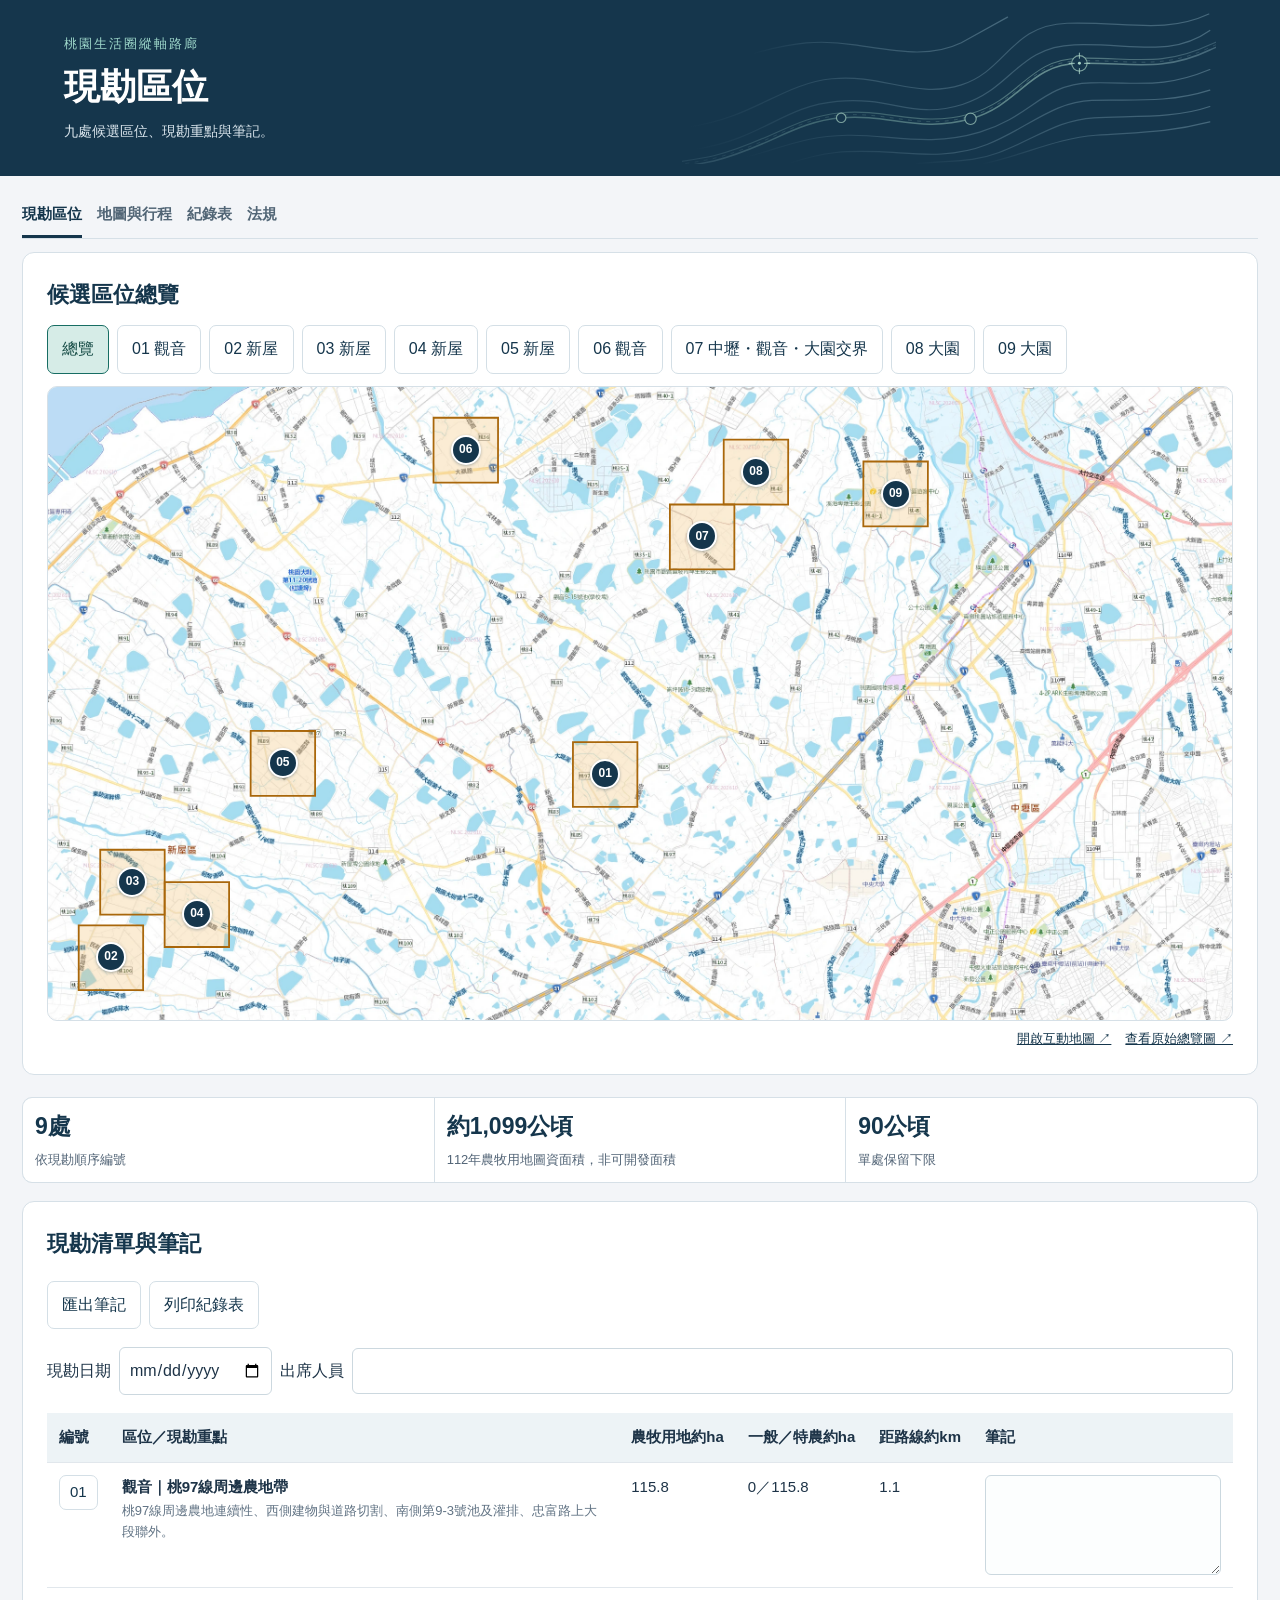
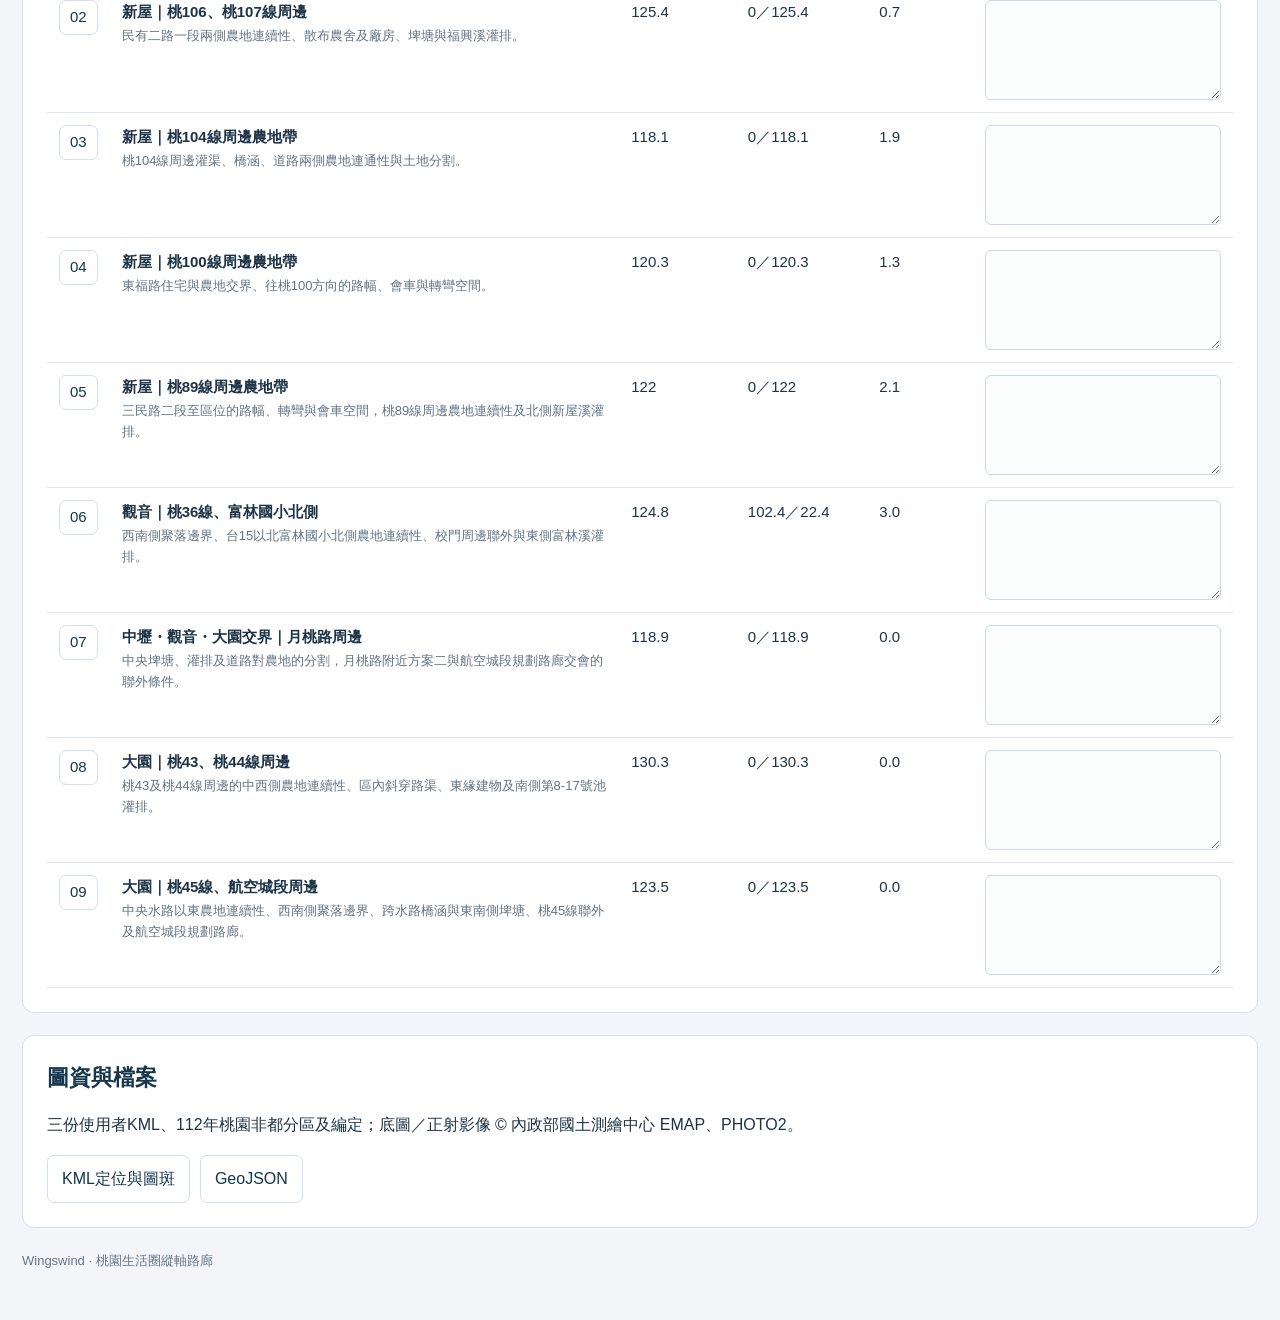
==== commit efba6f0d: "Add shared corridor illustration to project headers" ====
--- a/public/taoyuan-corridor/index.html
+++ b/public/taoyuan-corridor/index.html
@@ -64,7 +64,7 @@
 .overview-pin{width:20px;height:20px;font-size:9px;border-width:1px}
 .overview-map-links{justify-content:flex-start}
 }
-</style><link rel="stylesheet" href="assets/handbook.css"></head><body class="handbook overview-page"><header class="project-hero"><div class="project-label">桃園生活圈縱軸路廊</div><h1>現勘區位</h1><p>九處候選區位、現勘重點與筆記。</p></header><main><nav class="project-nav" aria-label="專案分頁"><a href="index.html" aria-current="page">現勘區位</a><a href="field-visit.html">地圖與行程</a><a href="records.html">紀錄表</a><a href="regulations.html">法規</a></nav><div class="screen-only"><section class="panel" id="overview-map"><h2 id="maptitle" tabindex="-1">候選區位總覽</h2><nav id="sitenav" aria-label="現勘區位"><button type="button" data-id="all" class="active">總覽</button><button type="button" data-id="01">01 觀音</button><button type="button" data-id="02">02 新屋</button><button type="button" data-id="03">03 新屋</button><button type="button" data-id="04">04 新屋</button><button type="button" data-id="05">05 新屋</button><button type="button" data-id="06">06 觀音</button><button type="button" data-id="07">07 中壢・觀音・大園交界</button><button type="button" data-id="08">08 大園</button><button type="button" data-id="09">09 大園</button></nav><div class="overview-workbench"><div id="overview-graphic"><div class="overview-map-window"><div class="overview-map-art"><img src="assets/locator/overview-road.webp" width="3180" height="1362" alt="桃園生活圈縱軸路廊九處區位周邊道路圖"><svg class="overview-frames" viewBox="0 0 3180 1362" aria-hidden="true"><polygon points="1266.29,902.30 1266.44,763.01 1127.95,762.86 1127.80,902.15 1266.29,902.30"/><polygon points="204.39,1296.05 204.45,1156.79 65.99,1156.74 65.94,1295.99 204.39,1296.05"/><polygon points="250.62,1133.60 250.68,994.34 112.20,994.28 112.15,1133.54 250.62,1133.60"/><polygon points="389.04,1203.31 389.12,1064.04 250.65,1063.97 250.58,1203.24 389.04,1203.31"/><polygon points="573.88,878.46 573.97,739.17 435.47,739.08 435.39,878.37 573.88,878.46"/><polygon points="966.88,205.42 967.01,66.08 828.45,65.95 828.34,205.30 966.88,205.42"/><polygon points="1474.65,391.76 1474.83,252.43 1336.28,252.26 1336.12,391.59 1474.65,391.76"/><polygon points="1590.28,252.58 1590.46,113.24 1451.91,113.06 1451.74,252.40 1590.28,252.58"/><polygon points="1890.38,299.46 1890.59,160.11 1752.04,159.91 1751.85,299.25 1890.38,299.46"/></svg><button class="overview-pin" type="button" data-id="01" style="left:37.6453%;top:61.1292%" aria-label="查看區位 01">01</button><button class="overview-pin" type="button" data-id="02" style="left:4.2513%;top:90.0435%" aria-label="查看區位 02">02</button><button class="overview-pin" type="button" data-id="03" style="left:5.7048%;top:78.1159%" aria-label="查看區位 03">03</button><button class="overview-pin" type="button" data-id="04" style="left:10.0581%;top:83.2334%" aria-label="查看區位 04">04</button><button class="overview-pin" type="button" data-id="05" style="left:15.8703%;top:59.3808%" aria-label="查看區位 05">05</button><button class="overview-pin" type="button" data-id="06" style="left:28.2286%;top:9.9623%" aria-label="查看區位 06">06</button><button class="overview-pin" type="button" data-id="07" style="left:44.1972%;top:23.6426%" aria-label="查看區位 07">07</button><button class="overview-pin" type="button" data-id="08" style="left:47.8332%;top:13.4227%" aria-label="查看區位 08">08</button><button class="overview-pin" type="button" data-id="09" style="left:57.2709%;top:16.8635%" aria-label="查看區位 09">09</button></div></div><div class="overview-map-links"><a href="field-visit.html">開啟互動地圖 ↗</a><a href="assets/route-overview.webp" target="_blank" rel="noopener">查看原始總覽圖 ↗</a></div></div><a id="maplink" hidden href="assets/route-overview.webp" target="_blank" rel="noopener"><img id="map" src="assets/route-overview.webp" alt="依現勘順序編號的九處區位總覽"></a><div id="detail" aria-live="polite"></div></div></section><div class="stats handbook-stats"><div><strong>9處</strong><span>依現勘順序編號</span></div><div><strong>約1,099公頃</strong><span>112年農牧用地圖資面積，非可開發面積</span></div><div><strong>90公頃</strong><span>單處保留下限</span></div></div><section class="panel"><h2>現勘清單與筆記</h2><div class="links toolbar"><button type="button" id="export-notes">匯出筆記</button><button type="button" id="print-records">列印紀錄表</button></div><p id="save-status" class="save-status" role="status" aria-live="polite"></p><div class="toolbar"><label class="field">現勘日期<input id="visit-date" type="date" aria-label="現勘日期"></label><label class="field people">出席人員<input id="attendees" type="text" aria-label="出席人員"></label></div><div class="scroll"><table id="site-table"><thead><tr><th>編號</th><th>區位／現勘重點</th><th>農牧用地約ha</th><th>一般／特農約ha</th><th>距路線約km</th><th class="note-col">筆記</th></tr></thead><tbody><tr><td><button type="button" id="list-01" data-id="01">01</button></td><td><strong>觀音｜桃97線周邊農地帶</strong><div class="muted" style="font-size:13px">桃97線周邊農地連續性、西側建物與道路切割、南側第9-3號池及灌排、忠富路上大段聯外。</div></td><td data-label="農牧用地約ha">115.8</td><td data-label="一般／特農約ha">0／115.8</td><td data-label="距路線約km">1.1</td><td class="note-col" data-label="現勘筆記"><textarea data-note="24.987212,121.151242" aria-label="01筆記"></textarea></td></tr><tr><td><button type="button" id="list-02" data-id="02">02</button></td><td><strong>新屋｜桃106、桃107線周邊</strong><div class="muted" style="font-size:13px">民有二路一段兩側農地連續性、散布農舍及廠房、埤塘與福興溪灌排。</div></td><td data-label="農牧用地約ha">125.4</td><td data-label="一般／特農約ha">0／125.4</td><td data-label="距路線約km">0.7</td><td class="note-col" data-label="現勘筆記"><textarea data-note="24.957952,121.053462" aria-label="02筆記"></textarea></td></tr><tr><td><button type="button" id="list-03" data-id="03">03</button></td><td><strong>新屋｜桃104線周邊農地帶</strong><div class="muted" style="font-size:13px">桃104線周邊灌渠、橋涵、道路兩側農地連通性與土地分割。</div></td><td data-label="農牧用地約ha">118.1</td><td data-label="一般／特農約ha">0／118.1</td><td data-label="距路線約km">1.9</td><td class="note-col" data-label="現勘筆記"><textarea data-note="24.963929,121.057008" aria-label="03筆記"></textarea></td></tr><tr><td><button type="button" id="list-04" data-id="04">04</button></td><td><strong>新屋｜桃100線周邊農地帶</strong><div class="muted" style="font-size:13px">東福路住宅與農地交界、往桃100方向的路幅、會車與轉彎空間。</div></td><td data-label="農牧用地約ha">120.3</td><td data-label="一般／特農約ha">0／120.3</td><td data-label="距路線約km">1.3</td><td class="note-col" data-label="現勘筆記"><textarea data-note="24.966894,121.065977" aria-label="04筆記"></textarea></td></tr><tr><td><button type="button" id="list-05" data-id="05">05</button></td><td><strong>新屋｜桃89線周邊農地帶</strong><div class="muted" style="font-size:13px">三民路二段至區位的路幅、轉彎與會車空間，桃89線周邊農地連續性及北側新屋溪灌排。</div></td><td data-label="農牧用地約ha">122</td><td data-label="一般／特農約ha">0／122</td><td data-label="距路線約km">2.1</td><td class="note-col" data-label="現勘筆記"><textarea data-note="24.982676,121.084723" aria-label="05筆記"></textarea></td></tr><tr><td><button type="button" id="list-06" data-id="06">06</button></td><td><strong>觀音｜桃36線、富林國小北側</strong><div class="muted" style="font-size:13px">西南側聚落邊界、台15以北富林國小北側農地連續性、校門周邊聯外與東側富林溪灌排。</div></td><td data-label="農牧用地約ha">124.8</td><td data-label="一般／特農約ha">102.4／22.4</td><td data-label="距路線約km">3.0</td><td class="note-col" data-label="現勘筆記"><textarea data-note="25.039996,121.119078" aria-label="06筆記"></textarea></td></tr><tr><td><button type="button" id="list-07" data-id="07">07</button></td><td><strong>中壢・觀音・大園交界｜月桃路周邊</strong><div class="muted" style="font-size:13px">中央埤塘、灌排及道路對農地的分割，月桃路附近方案二與航空城段規劃路廊交會的聯外條件。</div></td><td data-label="農牧用地約ha">118.9</td><td data-label="一般／特農約ha">0／118.9</td><td data-label="距路線約km">0.0</td><td class="note-col" data-label="現勘筆記"><textarea data-note="25.028711,121.164520" aria-label="07筆記"></textarea></td></tr><tr><td><button type="button" id="list-08" data-id="08">08</button></td><td><strong>大園｜桃43、桃44線周邊</strong><div class="muted" style="font-size:13px">桃43及桃44線周邊的中西側農地連續性、區內斜穿路渠、東緣建物及南側第8-17號池灌排。</div></td><td data-label="農牧用地約ha">130.3</td><td data-label="一般／特農約ha">0／130.3</td><td data-label="距路線約km">0.0</td><td class="note-col" data-label="現勘筆記"><textarea data-note="25.036767,121.169957" aria-label="08筆記"></textarea></td></tr><tr><td><button type="button" id="list-09" data-id="09">09</button></td><td><strong>大園｜桃45線、航空城段周邊</strong><div class="muted" style="font-size:13px">中央水路以東農地連續性、西南側聚落邊界、跨水路橋涵與東南側埤塘、桃45線聯外及航空城段規劃路廊。</div></td><td data-label="農牧用地約ha">123.5</td><td data-label="一般／特農約ha">0／123.5</td><td data-label="距路線約km">0.0</td><td class="note-col" data-label="現勘筆記"><textarea data-note="25.032086,121.204481" aria-label="09筆記"></textarea></td></tr></tbody></table></div></section></div><div class="paper-records"><section class="record"><h2>01 觀音｜桃97線周邊農地帶</h2><div class="paper-meta"><span>現勘日期：<strong data-print-date></strong></span><span>出席人員：<strong data-print-people></strong></span><span>農牧用地約115.8公頃</span></div><img src="assets/route-01.webp" alt="01道路與影像"><p class="record-focus">現勘重點：桃97線周邊農地連續性、西側建物與道路切割、南側第9-3號池及灌排、忠富路上大段聯外。</p><h3>現勘筆記</h3><div class="papertext" data-paper="24.987212,121.151242"></div></section><section class="record"><h2>02 新屋｜桃106、桃107線周邊</h2><div class="paper-meta"><span>現勘日期：<strong data-print-date></strong></span><span>出席人員：<strong data-print-people></strong></span><span>農牧用地約125.4公頃</span></div><img src="assets/route-02.webp" alt="02道路與影像"><p class="record-focus">現勘重點：民有二路一段兩側農地連續性、散布農舍及廠房、埤塘與福興溪灌排。</p><h3>現勘筆記</h3><div class="papertext" data-paper="24.957952,121.053462"></div></section><section class="record"><h2>03 新屋｜桃104線周邊農地帶</h2><div class="paper-meta"><span>現勘日期：<strong data-print-date></strong></span><span>出席人員：<strong data-print-people></strong></span><span>農牧用地約118.1公頃</span></div><img src="assets/route-03.webp" alt="03道路與影像"><p class="record-focus">現勘重點：桃104線周邊灌渠、橋涵、道路兩側農地連通性與土地分割。</p><h3>現勘筆記</h3><div class="papertext" data-paper="24.963929,121.057008"></div></section><section class="record"><h2>04 新屋｜桃100線周邊農地帶</h2><div class="paper-meta"><span>現勘日期：<strong data-print-date></strong></span><span>出席人員：<strong data-print-people></strong></span><span>農牧用地約120.3公頃</span></div><img src="assets/route-04.webp" alt="04道路與影像"><p class="record-focus">現勘重點：東福路住宅與農地交界、往桃100方向的路幅、會車與轉彎空間。</p><h3>現勘筆記</h3><div class="papertext" data-paper="24.966894,121.065977"></div></section><section class="record"><h2>05 新屋｜桃89線周邊農地帶</h2><div class="paper-meta"><span>現勘日期：<strong data-print-date></strong></span><span>出席人員：<strong data-print-people></strong></span><span>農牧用地約122公頃</span></div><img src="assets/route-05.webp" alt="05道路與影像"><p class="record-focus">現勘重點：三民路二段至區位的路幅、轉彎與會車空間，桃89線周邊農地連續性及北側新屋溪灌排。</p><h3>現勘筆記</h3><div class="papertext" data-paper="24.982676,121.084723"></div></section><section class="record"><h2>06 觀音｜桃36線、富林國小北側</h2><div class="paper-meta"><span>現勘日期：<strong data-print-date></strong></span><span>出席人員：<strong data-print-people></strong></span><span>農牧用地約124.8公頃</span></div><img src="assets/route-06.webp" alt="06道路與影像"><p class="record-focus">現勘重點：西南側聚落邊界、台15以北富林國小北側農地連續性、校門周邊聯外與東側富林溪灌排。</p><h3>現勘筆記</h3><div class="papertext" data-paper="25.039996,121.119078"></div></section><section class="record"><h2>07 中壢・觀音・大園交界｜月桃路周邊</h2><div class="paper-meta"><span>現勘日期：<strong data-print-date></strong></span><span>出席人員：<strong data-print-people></strong></span><span>農牧用地約118.9公頃</span></div><img src="assets/route-07.webp" alt="07道路與影像"><p class="record-focus">現勘重點：中央埤塘、灌排及道路對農地的分割，月桃路附近方案二與航空城段規劃路廊交會的聯外條件。</p><h3>現勘筆記</h3><div class="papertext" data-paper="25.028711,121.164520"></div></section><section class="record"><h2>08 大園｜桃43、桃44線周邊</h2><div class="paper-meta"><span>現勘日期：<strong data-print-date></strong></span><span>出席人員：<strong data-print-people></strong></span><span>農牧用地約130.3公頃</span></div><img src="assets/route-08.webp" alt="08道路與影像"><p class="record-focus">現勘重點：桃43及桃44線周邊的中西側農地連續性、區內斜穿路渠、東緣建物及南側第8-17號池灌排。</p><h3>現勘筆記</h3><div class="papertext" data-paper="25.036767,121.169957"></div></section><section class="record"><h2>09 大園｜桃45線、航空城段周邊</h2><div class="paper-meta"><span>現勘日期：<strong data-print-date></strong></span><span>出席人員：<strong data-print-people></strong></span><span>農牧用地約123.5公頃</span></div><img src="assets/route-09.webp" alt="09道路與影像"><p class="record-focus">現勘重點：中央水路以東農地連續性、西南側聚落邊界、跨水路橋涵與東南側埤塘、桃45線聯外及航空城段規劃路廊。</p><h3>現勘筆記</h3><div class="papertext" data-paper="25.032086,121.204481"></div></section></div><section class="panel screen-only"><h2>圖資與檔案</h2><p>三份使用者KML、112年桃園非都分區及編定；底圖／正射影像 © 內政部國土測繪中心 EMAP、PHOTO2。</p><div class="links"><a class="link" href="sites.kml">KML定位與圖斑</a><a class="link" href="sites.geojson">GeoJSON</a></div></section><footer>Wingswind · 桃園生活圈縱軸路廊</footer></main><script>
+</style><link rel="stylesheet" href="assets/handbook.css?v=hero-1"></head><body class="handbook overview-page"><header class="project-hero"><div class="project-label">桃園生活圈縱軸路廊</div><h1>現勘區位</h1><p>九處候選區位、現勘重點與筆記。</p></header><main><nav class="project-nav" aria-label="專案分頁"><a href="index.html" aria-current="page">現勘區位</a><a href="field-visit.html">地圖與行程</a><a href="records.html">紀錄表</a><a href="regulations.html">法規</a></nav><div class="screen-only"><section class="panel" id="overview-map"><h2 id="maptitle" tabindex="-1">候選區位總覽</h2><nav id="sitenav" aria-label="現勘區位"><button type="button" data-id="all" class="active">總覽</button><button type="button" data-id="01">01 觀音</button><button type="button" data-id="02">02 新屋</button><button type="button" data-id="03">03 新屋</button><button type="button" data-id="04">04 新屋</button><button type="button" data-id="05">05 新屋</button><button type="button" data-id="06">06 觀音</button><button type="button" data-id="07">07 中壢・觀音・大園交界</button><button type="button" data-id="08">08 大園</button><button type="button" data-id="09">09 大園</button></nav><div class="overview-workbench"><div id="overview-graphic"><div class="overview-map-window"><div class="overview-map-art"><img src="assets/locator/overview-road.webp" width="3180" height="1362" alt="桃園生活圈縱軸路廊九處區位周邊道路圖"><svg class="overview-frames" viewBox="0 0 3180 1362" aria-hidden="true"><polygon points="1266.29,902.30 1266.44,763.01 1127.95,762.86 1127.80,902.15 1266.29,902.30"/><polygon points="204.39,1296.05 204.45,1156.79 65.99,1156.74 65.94,1295.99 204.39,1296.05"/><polygon points="250.62,1133.60 250.68,994.34 112.20,994.28 112.15,1133.54 250.62,1133.60"/><polygon points="389.04,1203.31 389.12,1064.04 250.65,1063.97 250.58,1203.24 389.04,1203.31"/><polygon points="573.88,878.46 573.97,739.17 435.47,739.08 435.39,878.37 573.88,878.46"/><polygon points="966.88,205.42 967.01,66.08 828.45,65.95 828.34,205.30 966.88,205.42"/><polygon points="1474.65,391.76 1474.83,252.43 1336.28,252.26 1336.12,391.59 1474.65,391.76"/><polygon points="1590.28,252.58 1590.46,113.24 1451.91,113.06 1451.74,252.40 1590.28,252.58"/><polygon points="1890.38,299.46 1890.59,160.11 1752.04,159.91 1751.85,299.25 1890.38,299.46"/></svg><button class="overview-pin" type="button" data-id="01" style="left:37.6453%;top:61.1292%" aria-label="查看區位 01">01</button><button class="overview-pin" type="button" data-id="02" style="left:4.2513%;top:90.0435%" aria-label="查看區位 02">02</button><button class="overview-pin" type="button" data-id="03" style="left:5.7048%;top:78.1159%" aria-label="查看區位 03">03</button><button class="overview-pin" type="button" data-id="04" style="left:10.0581%;top:83.2334%" aria-label="查看區位 04">04</button><button class="overview-pin" type="button" data-id="05" style="left:15.8703%;top:59.3808%" aria-label="查看區位 05">05</button><button class="overview-pin" type="button" data-id="06" style="left:28.2286%;top:9.9623%" aria-label="查看區位 06">06</button><button class="overview-pin" type="button" data-id="07" style="left:44.1972%;top:23.6426%" aria-label="查看區位 07">07</button><button class="overview-pin" type="button" data-id="08" style="left:47.8332%;top:13.4227%" aria-label="查看區位 08">08</button><button class="overview-pin" type="button" data-id="09" style="left:57.2709%;top:16.8635%" aria-label="查看區位 09">09</button></div></div><div class="overview-map-links"><a href="field-visit.html">開啟互動地圖 ↗</a><a href="assets/route-overview.webp" target="_blank" rel="noopener">查看原始總覽圖 ↗</a></div></div><a id="maplink" hidden href="assets/route-overview.webp" target="_blank" rel="noopener"><img id="map" src="assets/route-overview.webp" alt="依現勘順序編號的九處區位總覽"></a><div id="detail" aria-live="polite"></div></div></section><div class="stats handbook-stats"><div><strong>9處</strong><span>依現勘順序編號</span></div><div><strong>約1,099公頃</strong><span>112年農牧用地圖資面積，非可開發面積</span></div><div><strong>90公頃</strong><span>單處保留下限</span></div></div><section class="panel"><h2>現勘清單與筆記</h2><div class="links toolbar"><button type="button" id="export-notes">匯出筆記</button><button type="button" id="print-records">列印紀錄表</button></div><p id="save-status" class="save-status" role="status" aria-live="polite"></p><div class="toolbar"><label class="field">現勘日期<input id="visit-date" type="date" aria-label="現勘日期"></label><label class="field people">出席人員<input id="attendees" type="text" aria-label="出席人員"></label></div><div class="scroll"><table id="site-table"><thead><tr><th>編號</th><th>區位／現勘重點</th><th>農牧用地約ha</th><th>一般／特農約ha</th><th>距路線約km</th><th class="note-col">筆記</th></tr></thead><tbody><tr><td><button type="button" id="list-01" data-id="01">01</button></td><td><strong>觀音｜桃97線周邊農地帶</strong><div class="muted" style="font-size:13px">桃97線周邊農地連續性、西側建物與道路切割、南側第9-3號池及灌排、忠富路上大段聯外。</div></td><td data-label="農牧用地約ha">115.8</td><td data-label="一般／特農約ha">0／115.8</td><td data-label="距路線約km">1.1</td><td class="note-col" data-label="現勘筆記"><textarea data-note="24.987212,121.151242" aria-label="01筆記"></textarea></td></tr><tr><td><button type="button" id="list-02" data-id="02">02</button></td><td><strong>新屋｜桃106、桃107線周邊</strong><div class="muted" style="font-size:13px">民有二路一段兩側農地連續性、散布農舍及廠房、埤塘與福興溪灌排。</div></td><td data-label="農牧用地約ha">125.4</td><td data-label="一般／特農約ha">0／125.4</td><td data-label="距路線約km">0.7</td><td class="note-col" data-label="現勘筆記"><textarea data-note="24.957952,121.053462" aria-label="02筆記"></textarea></td></tr><tr><td><button type="button" id="list-03" data-id="03">03</button></td><td><strong>新屋｜桃104線周邊農地帶</strong><div class="muted" style="font-size:13px">桃104線周邊灌渠、橋涵、道路兩側農地連通性與土地分割。</div></td><td data-label="農牧用地約ha">118.1</td><td data-label="一般／特農約ha">0／118.1</td><td data-label="距路線約km">1.9</td><td class="note-col" data-label="現勘筆記"><textarea data-note="24.963929,121.057008" aria-label="03筆記"></textarea></td></tr><tr><td><button type="button" id="list-04" data-id="04">04</button></td><td><strong>新屋｜桃100線周邊農地帶</strong><div class="muted" style="font-size:13px">東福路住宅與農地交界、往桃100方向的路幅、會車與轉彎空間。</div></td><td data-label="農牧用地約ha">120.3</td><td data-label="一般／特農約ha">0／120.3</td><td data-label="距路線約km">1.3</td><td class="note-col" data-label="現勘筆記"><textarea data-note="24.966894,121.065977" aria-label="04筆記"></textarea></td></tr><tr><td><button type="button" id="list-05" data-id="05">05</button></td><td><strong>新屋｜桃89線周邊農地帶</strong><div class="muted" style="font-size:13px">三民路二段至區位的路幅、轉彎與會車空間，桃89線周邊農地連續性及北側新屋溪灌排。</div></td><td data-label="農牧用地約ha">122</td><td data-label="一般／特農約ha">0／122</td><td data-label="距路線約km">2.1</td><td class="note-col" data-label="現勘筆記"><textarea data-note="24.982676,121.084723" aria-label="05筆記"></textarea></td></tr><tr><td><button type="button" id="list-06" data-id="06">06</button></td><td><strong>觀音｜桃36線、富林國小北側</strong><div class="muted" style="font-size:13px">西南側聚落邊界、台15以北富林國小北側農地連續性、校門周邊聯外與東側富林溪灌排。</div></td><td data-label="農牧用地約ha">124.8</td><td data-label="一般／特農約ha">102.4／22.4</td><td data-label="距路線約km">3.0</td><td class="note-col" data-label="現勘筆記"><textarea data-note="25.039996,121.119078" aria-label="06筆記"></textarea></td></tr><tr><td><button type="button" id="list-07" data-id="07">07</button></td><td><strong>中壢・觀音・大園交界｜月桃路周邊</strong><div class="muted" style="font-size:13px">中央埤塘、灌排及道路對農地的分割，月桃路附近方案二與航空城段規劃路廊交會的聯外條件。</div></td><td data-label="農牧用地約ha">118.9</td><td data-label="一般／特農約ha">0／118.9</td><td data-label="距路線約km">0.0</td><td class="note-col" data-label="現勘筆記"><textarea data-note="25.028711,121.164520" aria-label="07筆記"></textarea></td></tr><tr><td><button type="button" id="list-08" data-id="08">08</button></td><td><strong>大園｜桃43、桃44線周邊</strong><div class="muted" style="font-size:13px">桃43及桃44線周邊的中西側農地連續性、區內斜穿路渠、東緣建物及南側第8-17號池灌排。</div></td><td data-label="農牧用地約ha">130.3</td><td data-label="一般／特農約ha">0／130.3</td><td data-label="距路線約km">0.0</td><td class="note-col" data-label="現勘筆記"><textarea data-note="25.036767,121.169957" aria-label="08筆記"></textarea></td></tr><tr><td><button type="button" id="list-09" data-id="09">09</button></td><td><strong>大園｜桃45線、航空城段周邊</strong><div class="muted" style="font-size:13px">中央水路以東農地連續性、西南側聚落邊界、跨水路橋涵與東南側埤塘、桃45線聯外及航空城段規劃路廊。</div></td><td data-label="農牧用地約ha">123.5</td><td data-label="一般／特農約ha">0／123.5</td><td data-label="距路線約km">0.0</td><td class="note-col" data-label="現勘筆記"><textarea data-note="25.032086,121.204481" aria-label="09筆記"></textarea></td></tr></tbody></table></div></section></div><div class="paper-records"><section class="record"><h2>01 觀音｜桃97線周邊農地帶</h2><div class="paper-meta"><span>現勘日期：<strong data-print-date></strong></span><span>出席人員：<strong data-print-people></strong></span><span>農牧用地約115.8公頃</span></div><img src="assets/route-01.webp" alt="01道路與影像"><p class="record-focus">現勘重點：桃97線周邊農地連續性、西側建物與道路切割、南側第9-3號池及灌排、忠富路上大段聯外。</p><h3>現勘筆記</h3><div class="papertext" data-paper="24.987212,121.151242"></div></section><section class="record"><h2>02 新屋｜桃106、桃107線周邊</h2><div class="paper-meta"><span>現勘日期：<strong data-print-date></strong></span><span>出席人員：<strong data-print-people></strong></span><span>農牧用地約125.4公頃</span></div><img src="assets/route-02.webp" alt="02道路與影像"><p class="record-focus">現勘重點：民有二路一段兩側農地連續性、散布農舍及廠房、埤塘與福興溪灌排。</p><h3>現勘筆記</h3><div class="papertext" data-paper="24.957952,121.053462"></div></section><section class="record"><h2>03 新屋｜桃104線周邊農地帶</h2><div class="paper-meta"><span>現勘日期：<strong data-print-date></strong></span><span>出席人員：<strong data-print-people></strong></span><span>農牧用地約118.1公頃</span></div><img src="assets/route-03.webp" alt="03道路與影像"><p class="record-focus">現勘重點：桃104線周邊灌渠、橋涵、道路兩側農地連通性與土地分割。</p><h3>現勘筆記</h3><div class="papertext" data-paper="24.963929,121.057008"></div></section><section class="record"><h2>04 新屋｜桃100線周邊農地帶</h2><div class="paper-meta"><span>現勘日期：<strong data-print-date></strong></span><span>出席人員：<strong data-print-people></strong></span><span>農牧用地約120.3公頃</span></div><img src="assets/route-04.webp" alt="04道路與影像"><p class="record-focus">現勘重點：東福路住宅與農地交界、往桃100方向的路幅、會車與轉彎空間。</p><h3>現勘筆記</h3><div class="papertext" data-paper="24.966894,121.065977"></div></section><section class="record"><h2>05 新屋｜桃89線周邊農地帶</h2><div class="paper-meta"><span>現勘日期：<strong data-print-date></strong></span><span>出席人員：<strong data-print-people></strong></span><span>農牧用地約122公頃</span></div><img src="assets/route-05.webp" alt="05道路與影像"><p class="record-focus">現勘重點：三民路二段至區位的路幅、轉彎與會車空間，桃89線周邊農地連續性及北側新屋溪灌排。</p><h3>現勘筆記</h3><div class="papertext" data-paper="24.982676,121.084723"></div></section><section class="record"><h2>06 觀音｜桃36線、富林國小北側</h2><div class="paper-meta"><span>現勘日期：<strong data-print-date></strong></span><span>出席人員：<strong data-print-people></strong></span><span>農牧用地約124.8公頃</span></div><img src="assets/route-06.webp" alt="06道路與影像"><p class="record-focus">現勘重點：西南側聚落邊界、台15以北富林國小北側農地連續性、校門周邊聯外與東側富林溪灌排。</p><h3>現勘筆記</h3><div class="papertext" data-paper="25.039996,121.119078"></div></section><section class="record"><h2>07 中壢・觀音・大園交界｜月桃路周邊</h2><div class="paper-meta"><span>現勘日期：<strong data-print-date></strong></span><span>出席人員：<strong data-print-people></strong></span><span>農牧用地約118.9公頃</span></div><img src="assets/route-07.webp" alt="07道路與影像"><p class="record-focus">現勘重點：中央埤塘、灌排及道路對農地的分割，月桃路附近方案二與航空城段規劃路廊交會的聯外條件。</p><h3>現勘筆記</h3><div class="papertext" data-paper="25.028711,121.164520"></div></section><section class="record"><h2>08 大園｜桃43、桃44線周邊</h2><div class="paper-meta"><span>現勘日期：<strong data-print-date></strong></span><span>出席人員：<strong data-print-people></strong></span><span>農牧用地約130.3公頃</span></div><img src="assets/route-08.webp" alt="08道路與影像"><p class="record-focus">現勘重點：桃43及桃44線周邊的中西側農地連續性、區內斜穿路渠、東緣建物及南側第8-17號池灌排。</p><h3>現勘筆記</h3><div class="papertext" data-paper="25.036767,121.169957"></div></section><section class="record"><h2>09 大園｜桃45線、航空城段周邊</h2><div class="paper-meta"><span>現勘日期：<strong data-print-date></strong></span><span>出席人員：<strong data-print-people></strong></span><span>農牧用地約123.5公頃</span></div><img src="assets/route-09.webp" alt="09道路與影像"><p class="record-focus">現勘重點：中央水路以東農地連續性、西南側聚落邊界、跨水路橋涵與東南側埤塘、桃45線聯外及航空城段規劃路廊。</p><h3>現勘筆記</h3><div class="papertext" data-paper="25.032086,121.204481"></div></section></div><section class="panel screen-only"><h2>圖資與檔案</h2><p>三份使用者KML、112年桃園非都分區及編定；底圖／正射影像 © 內政部國土測繪中心 EMAP、PHOTO2。</p><div class="links"><a class="link" href="sites.kml">KML定位與圖斑</a><a class="link" href="sites.geojson">GeoJSON</a></div></section><footer>Wingswind · 桃園生活圈縱軸路廊</footer></main><script>
 const data=[{"編號":"01","行政區":"觀音區","概估農牧用地公頃":115.8,"觀察外框公頃":144.0,"一般農業區公頃":0.0,"特定農業區公頃":115.8,"圖斑構成":"鄰接農地帶（細路／窄隙分隔待現勘）","最近路線":"01.方案一新屋-中間-觀音","距路線最近公尺":1071,"距路線超過3公里部分公頃":0.0,"經度":121.151242,"緯度":24.987212,"鄰近原六點":"無","現勘重點":"桃97線周邊農地連續性、西側建物與道路切割、南側第9-3號池及灌排、忠富路上大段聯外。","狀態":"建議現勘；面積為112年農牧用地概估，非可開發面積","初篩序號":"12","區位名稱":"觀音｜桃97線周邊農地帶","影像判讀":"桃97線周邊農地連續性、西側建物與道路切割、南側第9-3號池及灌排、忠富路上大段聯外。","位置識別":"24.987212,121.151242"},{"編號":"02","行政區":"新屋區","概估農牧用地公頃":125.4,"觀察外框公頃":144.0,"一般農業區公頃":0.0,"特定農業區公頃":125.4,"圖斑構成":"鄰接農地帶（細路／窄隙分隔待現勘）","最近路線":"01.方案一新屋-中間-觀音","距路線最近公尺":684,"距路線超過3公里部分公頃":0.0,"經度":121.053462,"緯度":24.957952,"鄰近原六點":"無","現勘重點":"民有二路一段兩側農地連續性、散布農舍及廠房、埤塘與福興溪灌排。","狀態":"建議現勘；面積為112年農牧用地概估，非可開發面積","初篩序號":"15","區位名稱":"新屋｜桃106、桃107線周邊","影像判讀":"民有二路一段兩側農地連續性、散布農舍及廠房、埤塘與福興溪灌排。","位置識別":"24.957952,121.053462"},{"編號":"03","行政區":"新屋區","概估農牧用地公頃":118.1,"觀察外框公頃":144.0,"一般農業區公頃":0.0,"特定農業區公頃":118.1,"圖斑構成":"鄰接農地帶（細路／窄隙分隔待現勘）","最近路線":"01.方案一新屋-中間-觀音","距路線最近公尺":1928,"距路線超過3公里部分公頃":24.1,"經度":121.057008,"緯度":24.963929,"鄰近原六點":"無","現勘重點":"桃104線周邊灌渠、橋涵、道路兩側農地連通性與土地分割。","狀態":"建議現勘；面積為112年農牧用地概估，非可開發面積","初篩序號":"13","區位名稱":"新屋｜桃104線周邊農地帶","影像判讀":"桃104線周邊灌渠、橋涵、道路兩側農地連通性與土地分割。","位置識別":"24.963929,121.057008"},{"編號":"04","行政區":"新屋區","概估農牧用地公頃":120.3,"觀察外框公頃":144.0,"一般農業區公頃":0.0,"特定農業區公頃":120.3,"圖斑構成":"鄰接農地帶（細路／窄隙分隔待現勘）","最近路線":"01.方案一新屋-中間-觀音","距路線最近公尺":1252,"距路線超過3公里部分公頃":0.0,"經度":121.065977,"緯度":24.966894,"鄰近原六點":"無","現勘重點":"東福路住宅與農地交界、往桃100方向的路幅、會車與轉彎空間。","狀態":"建議現勘；面積為112年農牧用地概估，非可開發面積","初篩序號":"14","區位名稱":"新屋｜桃100線周邊農地帶","影像判讀":"東福路住宅與農地交界、往桃100方向的路幅、會車與轉彎空間。","位置識別":"24.966894,121.065977"},{"編號":"05","行政區":"新屋區","概估農牧用地公頃":122.0,"觀察外框公頃":144.0,"一般農業區公頃":0.0,"特定農業區公頃":122.0,"圖斑構成":"鄰接農地帶（細路／窄隙分隔待現勘）","最近路線":"01.方案一新屋-中間-觀音","距路線最近公尺":2126,"距路線超過3公里部分公頃":44.0,"經度":121.084723,"緯度":24.982676,"鄰近原六點":"無","現勘重點":"三民路二段至區位的路幅、轉彎與會車空間，桃89線周邊農地連續性及北側新屋溪灌排。","狀態":"建議現勘；面積為112年農牧用地概估，非可開發面積","初篩序號":"11","區位名稱":"新屋｜桃89線周邊農地帶","影像判讀":"三民路二段至區位的路幅、轉彎與會車空間，桃89線周邊農地連續性及北側新屋溪灌排。","位置識別":"24.982676,121.084723"},{"編號":"06","行政區":"觀音區","概估農牧用地公頃":124.8,"觀察外框公頃":144.0,"一般農業區公頃":102.4,"特定農業區公頃":22.4,"圖斑構成":"鄰接農地帶（細路／窄隙分隔待現勘）","最近路線":"01.方案一新屋-中間-觀音","距路線最近公尺":3016,"距路線超過3公里部分公頃":124.8,"經度":121.119078,"緯度":25.039996,"鄰近原六點":"無","現勘重點":"西南側聚落邊界、台15以北富林國小北側農地連續性、校門周邊聯外與東側富林溪灌排。","狀態":"建議現勘；面積為112年農牧用地概估，非可開發面積","初篩序號":"04","區位名稱":"觀音｜桃36線、富林國小北側","影像判讀":"西南側聚落邊界、台15以北富林國小北側農地連續性、校門周邊聯外與東側富林溪灌排。","位置識別":"25.039996,121.119078"},{"編號":"07","行政區":"中壢區、觀音區、大園區","概估農牧用地公頃":118.9,"觀察外框公頃":144.0,"一般農業區公頃":0.0,"特定農業區公頃":118.9,"圖斑構成":"鄰接農地帶（細路／窄隙分隔待現勘）","最近路線":"01.方案一新屋-中間-觀音","距路線最近公尺":0,"距路線超過3公里部分公頃":0.0,"經度":121.16452,"緯度":25.028711,"鄰近原六點":"無","現勘重點":"中央埤塘、灌排及道路對農地的分割，月桃路附近方案二與航空城段規劃路廊交會的聯外條件。","狀態":"建議現勘；面積為112年農牧用地概估，非可開發面積","初篩序號":"09","區位名稱":"中壢・觀音・大園交界｜月桃路周邊","影像判讀":"中央埤塘、灌排及道路對農地的分割，月桃路附近方案二與航空城段規劃路廊交會的聯外條件。","位置識別":"25.028711,121.164520"},{"編號":"08","行政區":"大園區","概估農牧用地公頃":130.3,"觀察外框公頃":144.0,"一般農業區公頃":0.0,"特定農業區公頃":130.3,"圖斑構成":"鄰接農地帶（細路／窄隙分隔待現勘）","最近路線":"03.航空城段","距路線最近公尺":0,"距路線超過3公里部分公頃":0.0,"經度":121.169957,"緯度":25.036767,"鄰近原六點":"無","現勘重點":"桃43及桃44線周邊的中西側農地連續性、區內斜穿路渠、東緣建物及南側第8-17號池灌排。","狀態":"建議現勘；面積為112年農牧用地概估，非可開發面積","初篩序號":"05","區位名稱":"大園｜桃43、桃44線周邊","影像判讀":"桃43及桃44線周邊的中西側農地連續性、區內斜穿路渠、東緣建物及南側第8-17號池灌排。","位置識別":"25.036767,121.169957"},{"編號":"09","行政區":"大園區","概估農牧用地公頃":123.5,"觀察外框公頃":144.0,"一般農業區公頃":0.0,"特定農業區公頃":123.5,"圖斑構成":"鄰接農地帶（細路／窄隙分隔待現勘）","最近路線":"03.航空城段","距路線最近公尺":0,"距路線超過3公里部分公頃":0.0,"經度":121.204481,"緯度":25.032086,"鄰近原六點":"無","現勘重點":"中央水路以東農地連續性、西南側聚落邊界、跨水路橋涵與東南側埤塘、桃45線聯外及航空城段規劃路廊。","狀態":"建議現勘；面積為112年農牧用地概估，非可開發面積","初篩序號":"06","區位名稱":"大園｜桃45線、航空城段周邊","影像判讀":"中央水路以東農地連續性、西南側聚落邊界、跨水路橋涵與東南側埤塘、桃45線聯外及航空城段規劃路廊。","位置識別":"25.032086,121.204481"}],storeKey='taoyuan-fieldnotes-90ha-v1';let state={date:'',people:'',notes:{}};
 try{const saved=JSON.parse(localStorage.getItem(storeKey)||'null');if(saved&&typeof saved==='object'){state.date=typeof saved.date==='string'?saved.date:'';state.people=typeof saved.people==='string'?saved.people:'';if(saved.notes&&typeof saved.notes==='object'&&!Array.isArray(saved.notes))state.notes=saved.notes}}catch(e){}
 const dateInput=document.getElementById('visit-date'),peopleInput=document.getElementById('attendees'),status=document.getElementById('save-status');dateInput.value=state.date;peopleInput.value=state.people;
--- a/public/taoyuan-corridor/assets/handbook.css
+++ b/public/taoyuan-corridor/assets/handbook.css
@@ -21,3 +21,12 @@
 .handbook .project-nav{column-gap:10px}
 .handbook .project-nav a{font-size:13px}
 }
+
+@media screen and (min-width:850px){
+  .handbook>.project-hero{position:relative}
+  .handbook>.project-hero::after{
+    content:"";position:absolute;right:max(5vw,18px);top:12px;bottom:12px;
+    width:min(44vw,560px);background:url("corridor-hero.svg") center right / contain no-repeat;
+    pointer-events:none
+  }
+}
